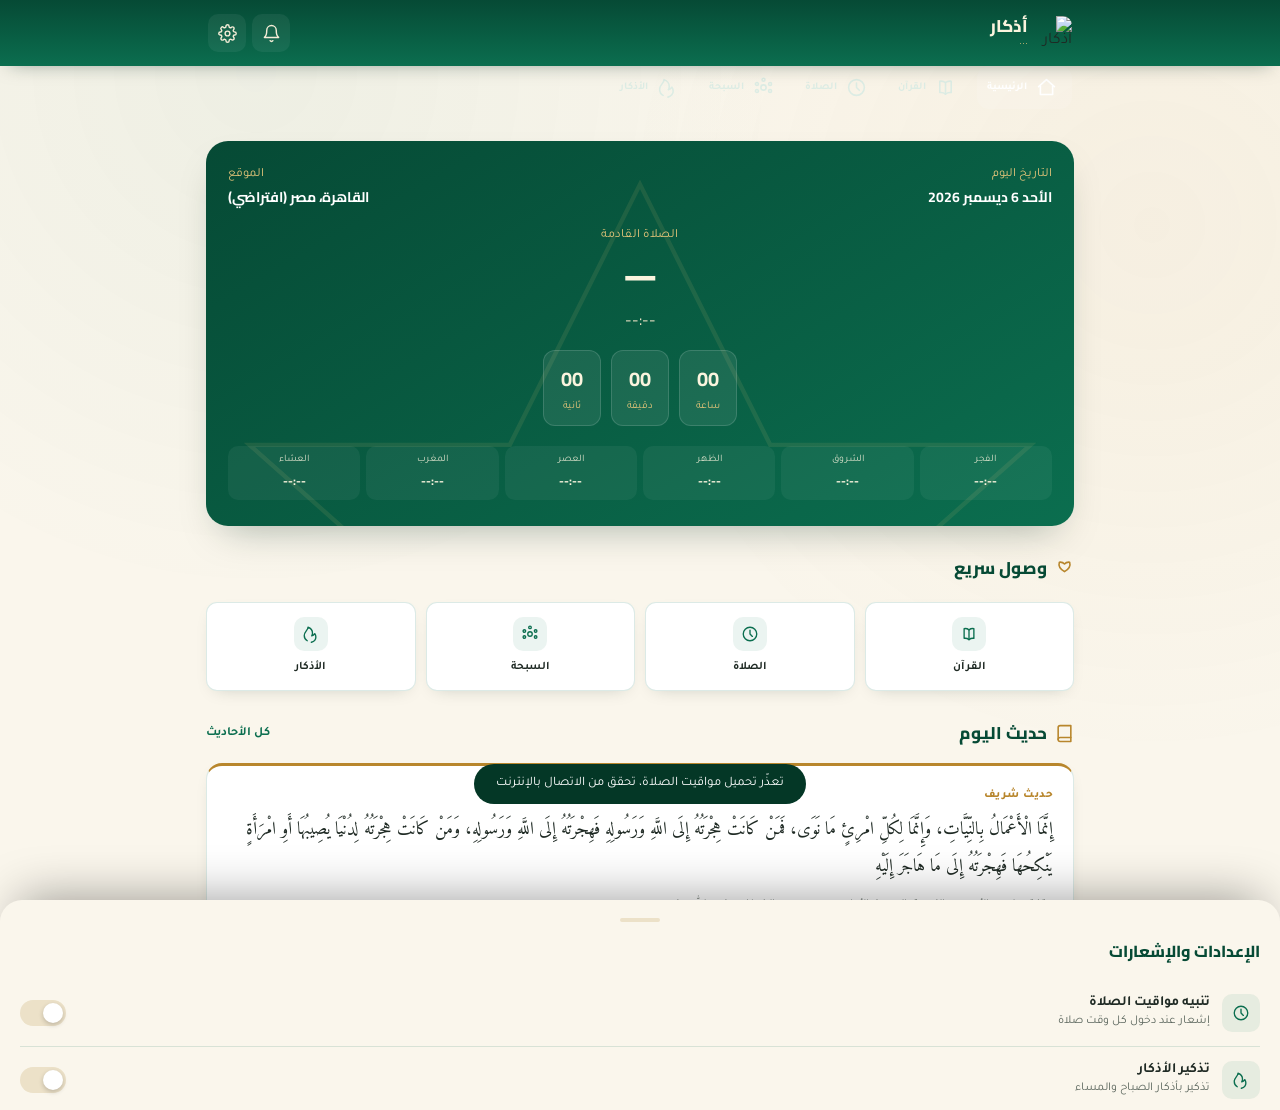
==== index.html @ 3c8d5333 "Add files via upload" ====
<!DOCTYPE html>
<html lang="ar" dir="rtl">
<head>
<meta charset="UTF-8">
<meta name="viewport" content="width=device-width, initial-scale=1.0, viewport-fit=cover">
<title>أذكار — رفيقك اليومي في القرآن والأذكار ومواقيت الصلاة</title>
<meta name="description" content="تطبيق أذكار: مواقيت الصلاة، القرآن الكريم كاملاً، السبحة الإلكترونية، الأذكار اليومية، وأحاديث نبوية مختارة.">
<meta name="theme-color" content="#064a35">
<link rel="manifest" href="manifest.json">
<link rel="icon" href="favicon.png">
<link rel="apple-touch-icon" href="icons/icon-180.png">

<link rel="preconnect" href="https://fonts.googleapis.com">
<link rel="preconnect" href="https://fonts.gstatic.com" crossorigin>
<link href="https://fonts.googleapis.com/css2?family=Cairo:wght@400;600;700;800;900&family=Tajawal:wght@300;400;500;700&family=Amiri:wght@400;700&display=swap" rel="stylesheet">
<link rel="stylesheet" href="style.css">
</head>
<body>
<div class="app-shell">

  <!-- ============ TOP APP BAR ============ -->
  <header class="topbar">
    <div class="topbar-inner">
      <div class="tb-brand">
        <img src="icons/icon-192.png" class="tb-logo" alt="أذكار">
        <div class="tb-titles">
          <div class="name">أذكار</div>
          <div class="hijri" id="hijriDate">...</div>
        </div>
      </div>
      <div class="tb-actions">
        <button class="tb-icon-btn" id="notifBtn" aria-label="الإشعارات">
          <svg viewBox="0 0 24 24" fill="none" stroke="currentColor" stroke-width="1.8" stroke-linecap="round" stroke-linejoin="round"><path d="M18 8a6 6 0 10-12 0c0 7-3 9-3 9h18s-3-2-3-9"/><path d="M13.73 21a2 2 0 01-3.46 0"/></svg>
        </button>
        <button class="tb-icon-btn" id="settingsBtn" aria-label="الإعدادات">
          <svg viewBox="0 0 24 24" fill="none" stroke="currentColor" stroke-width="1.8" stroke-linecap="round" stroke-linejoin="round"><circle cx="12" cy="12" r="3"/><path d="M19.4 15a1.65 1.65 0 00.33 1.82l.06.06a2 2 0 11-2.83 2.83l-.06-.06a1.65 1.65 0 00-1.82-.33 1.65 1.65 0 00-1 1.51V21a2 2 0 01-4 0v-.09A1.65 1.65 0 009 19.4a1.65 1.65 0 00-1.82.33l-.06.06a2 2 0 11-2.83-2.83l.06-.06A1.65 1.65 0 004.68 15a1.65 1.65 0 00-1.51-1H3a2 2 0 010-4h.09A1.65 1.65 0 004.6 9a1.65 1.65 0 00-.33-1.82l-.06-.06a2 2 0 112.83-2.83l.06.06A1.65 1.65 0 009 4.6a1.65 1.65 0 001-1.51V3a2 2 0 014 0v.09a1.65 1.65 0 001 1.51 1.65 1.65 0 001.82-.33l.06-.06a2 2 0 112.83 2.83l-.06.06A1.65 1.65 0 0019.4 9c.23.5.63.9 1.51 1H21a2 2 0 010 4h-.09a1.65 1.65 0 00-1.51 1z"/></svg>
        </button>
      </div>
    </div>
  </header>

  <!-- ============ DESKTOP NAV ============ -->
  <nav class="desktop-nav" id="desktopNav"></nav>

  <main class="pages">

    <!-- ============ HOME ============ -->
    <section class="page active" id="page-home">

      <div class="hero-card">
        <svg class="hero-star-bg" viewBox="0 0 200 200" preserveAspectRatio="xMidYMid slice">
          <g fill="none" stroke="#e7c67a" stroke-width="1">
            <polygon points="100,10 130,70 190,70 145,110 160,175 100,140 40,175 55,110 10,70 70,70"/>
          </g>
        </svg>
        <div class="hero-top-row">
          <div class="hero-date">
            التاريخ اليوم
            <b id="gregDate">—</b>
          </div>
          <div class="hero-date" style="text-align:left;">
            الموقع
            <b id="locLabel">جارِ التحديد…</b>
          </div>
        </div>

        <div class="next-prayer-block">
          <div class="label">الصلاة القادمة</div>
          <div class="name" id="nextPrayerName">—</div>
          <div class="time" id="nextPrayerTime">--:--</div>
          <div class="countdown" id="countdown">
            <div class="seg"><b id="cdH">00</b><span>ساعة</span></div>
            <div class="seg"><b id="cdM">00</b><span>دقيقة</span></div>
            <div class="seg"><b id="cdS">00</b><span>ثانية</span></div>
          </div>
        </div>

        <div class="mini-times" id="miniTimes">
          <div class="mt" data-p="Fajr"><span>الفجر</span><b>--:--</b></div>
          <div class="mt" data-p="Sunrise"><span>الشروق</span><b>--:--</b></div>
          <div class="mt" data-p="Dhuhr"><span>الظهر</span><b>--:--</b></div>
          <div class="mt" data-p="Asr"><span>العصر</span><b>--:--</b></div>
          <div class="mt" data-p="Maghrib"><span>المغرب</span><b>--:--</b></div>
          <div class="mt" data-p="Isha"><span>العشاء</span><b>--:--</b></div>
        </div>
      </div>

      <div class="section-title">
        <h2>
          <svg class="ic" viewBox="0 0 24 24" fill="none" stroke="currentColor" stroke-width="2" stroke-linecap="round" stroke-linejoin="round"><path d="M12 6.25C10.5 4.5 8 3.75 5.5 4c-1 3 0 8 6.5 12 6.5-4 7.5-9 6.5-12-2.5-.25-5 .5-6.5 2.25z"/></svg>
          وصول سريع
        </h2>
      </div>
      <div class="quick-grid">
        <button class="quick-item" data-nav="quran">
          <div class="ic"><svg viewBox="0 0 24 24" fill="none" stroke="currentColor" stroke-width="1.8" stroke-linecap="round" stroke-linejoin="round"><path d="M12 6.5c-1.6-1.3-4-2-6.5-1.7v13c2.5-.3 4.9.4 6.5 1.7 1.6-1.3 4-2 6.5-1.7v-13c-2.5-.3-4.9.4-6.5 1.7z"/><line x1="12" y1="6.5" x2="12" y2="19.5"/></svg></div>
          <span>القرآن</span>
        </button>
        <button class="quick-item" data-nav="prayer">
          <div class="ic"><svg viewBox="0 0 24 24" fill="none" stroke="currentColor" stroke-width="1.8" stroke-linecap="round" stroke-linejoin="round"><circle cx="12" cy="12" r="9"/><path d="M12 7v5l3.2 3.2"/></svg></div>
          <span>الصلاة</span>
        </button>
        <button class="quick-item" data-nav="tasbih">
          <div class="ic"><svg viewBox="0 0 24 24" fill="none" stroke="currentColor" stroke-width="1.8" stroke-linecap="round" stroke-linejoin="round"><circle cx="12" cy="12" r="3"/><circle cx="4.5" cy="8" r="1.7"/><circle cx="4.5" cy="16" r="1.7"/><circle cx="19.5" cy="8" r="1.7"/><circle cx="19.5" cy="16" r="1.7"/><circle cx="12" cy="3.2" r="1.7"/></svg></div>
          <span>السبحة</span>
        </button>
        <button class="quick-item" data-nav="azkar">
          <div class="ic"><svg viewBox="0 0 24 24" fill="none" stroke="currentColor" stroke-width="1.8" stroke-linecap="round" stroke-linejoin="round"><path d="M7 21c-2-1-4-3.5-4-7 0-5 5-7 5-11 3 1 6 4 6 8 0 1.5-.5 2.5-1 3.5 1.6-.4 3-1.5 4-3 1 1.5 1.5 3 1.5 4.5 0 3.5-2.5 6-6 7"/></svg></div>
          <span>الأذكار</span>
        </button>
      </div>

      <div class="section-title">
        <h2>
          <svg class="ic" viewBox="0 0 24 24" fill="none" stroke="currentColor" stroke-width="2" stroke-linecap="round" stroke-linejoin="round"><path d="M4 19.5A2.5 2.5 0 016.5 17H20"/><path d="M6.5 2H20v20H6.5A2.5 2.5 0 014 19.5v-15A2.5 2.5 0 016.5 2z"/></svg>
          حديث اليوم
        </h2>
        <a class="link" data-nav="hadith">كل الأحاديث</a>
      </div>
      <div class="card hadith-card" id="homeHadithCard">
        <span class="tag">حديث شريف</span>
        <p class="hadith-text" id="homeHadithText">—</p>
        <div class="hadith-meta">
          <span class="src" id="homeHadithSrc">—</span>
        </div>
      </div>

      <div class="section-title">
        <h2>
          <svg class="ic" viewBox="0 0 24 24" fill="none" stroke="currentColor" stroke-width="2" stroke-linecap="round" stroke-linejoin="round"><path d="M7 21c-2-1-4-3.5-4-7 0-5 5-7 5-11 3 1 6 4 6 8 0 1.5-.5 2.5-1 3.5 1.6-.4 3-1.5 4-3 1 1.5 1.5 3 1.5 4.5 0 3.5-2.5 6-6 7"/></svg>
          أذكار سريعة
        </h2>
      </div>
      <div class="azkar-quick-row" id="homeAzkarChips"></div>

    </section>

    <!-- ============ QURAN ============ -->
    <section class="page" id="page-quran">
      <div id="quranListView">
        <div class="page-head" style="padding:0 0 4px;">
          <h1>القرآن الكريم</h1>
          <p>114 سورة — النص كاملاً</p>
        </div>
        <div class="search-box">
          <svg viewBox="0 0 24 24" fill="none" stroke="currentColor" stroke-width="2" stroke-linecap="round" stroke-linejoin="round"><circle cx="11" cy="11" r="7"/><line x1="21" y1="21" x2="16.65" y2="16.65"/></svg>
          <input type="text" id="surahSearch" placeholder="ابحث عن سورة بالاسم أو الرقم…">
        </div>
        <div class="continue-card" id="continueCard" style="display:none;">
          <div class="txt">
            <span>متابعة القراءة</span>
            <b id="continueLabel">—</b>
          </div>
          <button id="continueBtn">متابعة</button>
        </div>
        <div class="surah-list" id="surahList">
          <div class="state-msg"><div class="spin"></div>جارِ تحميل قائمة السور…</div>
        </div>
      </div>

      <div id="quranReaderView" style="display:none;">
        <div class="back-row">
          <button class="back-btn" id="quranBackBtn">
            <svg viewBox="0 0 24 24" fill="none" stroke="currentColor" stroke-width="2.2" stroke-linecap="round" stroke-linejoin="round"><path d="M9 18l6-6-6-6"/></svg>
            رجوع لقائمة السور
          </button>
        </div>
        <div class="reader-head">
          <div class="frame-orn"></div>
          <h2 id="readerSurahName">—</h2>
          <p id="readerSurahMeta">—</p>
          <div class="bismillah" id="readerBismillah"></div>
        </div>
        <div id="ayahContainer" class="ayah-block">
          <div class="state-msg"><div class="spin"></div>جارِ تحميل الآيات…</div>
        </div>
        <div class="surah-nav-btns">
          <button class="btn btn-outline" id="prevSurahBtn">◄ السورة السابقة</button>
          <button class="btn btn-outline" id="nextSurahBtn">السورة التالية ►</button>
        </div>
      </div>
    </section>

    <!-- ============ PRAYER TIMES ============ -->
    <section class="page" id="page-prayer">
      <div class="page-head" style="padding:0 0 4px;">
        <h1>مواقيت الصلاة</h1>
        <p id="prayerDateLabel">—</p>
      </div>
      <div class="location-bar">
        <div class="loc-info">
          <svg viewBox="0 0 24 24" fill="none" stroke="currentColor" stroke-width="2" stroke-linecap="round" stroke-linejoin="round"><path d="M21 10c0 7-9 13-9 13s-9-6-9-13a9 9 0 0118 0z"/><circle cx="12" cy="10" r="3"/></svg>
          <span id="prayerLocLabel">جارِ تحديد الموقع…</span>
        </div>
        <button id="refreshLocBtn">تحديث</button>
      </div>
      <div class="prayer-list" id="prayerList">
        <div class="state-msg"><div class="spin"></div>جارِ حساب المواقيت…</div>
      </div>
    </section>

    <!-- ============ TASBIH ============ -->
    <section class="page" id="page-tasbih">
      <div class="page-head" style="padding:0 0 4px;">
        <h1>السبحة الإلكترونية</h1>
        <p>اضغط على الدائرة للتسبيح</p>
      </div>
      <div class="tasbih-wrap">
        <div class="tasbih-target-select" id="dhikrChips">
          <button class="dhikr-chip active" data-dhikr="سبحان الله">سبحان الله</button>
          <button class="dhikr-chip" data-dhikr="الحمد لله">الحمد لله</button>
          <button class="dhikr-chip" data-dhikr="الله أكبر">الله أكبر</button>
          <button class="dhikr-chip" data-dhikr="أستغفر الله">أستغفر الله</button>
        </div>

        <div class="tasbih-ring" id="tasbihRing">
          <div class="count" id="tasbihCount">0</div>
          <div class="dhikr-current" id="tasbihCurrentDhikr">سبحان الله</div>
          <div class="tap-hint">اضغط للعد</div>
        </div>

        <div class="tasbih-actions">
          <button id="tasbihResetBtn">
            <span class="circ"><svg viewBox="0 0 24 24" fill="none" stroke="currentColor" stroke-width="2" stroke-linecap="round" stroke-linejoin="round"><path d="M3 12a9 9 0 109-9 9.75 9.75 0 00-6.74 2.74L3 8"/><path d="M3 3v5h5"/></svg></span>
            تصفير
          </button>
          <button id="tasbihVibrateBtn">
            <span class="circ"><svg viewBox="0 0 24 24" fill="none" stroke="currentColor" stroke-width="2" stroke-linecap="round" stroke-linejoin="round"><path d="M8 4v16M16 4v16M4 8v8M20 8v8"/></svg></span>
            <span id="vibrateLabel">الاهتزاز: تشغيل</span>
          </button>
        </div>

        <div class="tasbih-stats">
          <div class="st"><b id="statToday">0</b><span>اليوم</span></div>
          <div class="st"><b id="statTotal">0</b><span>الإجمالي</span></div>
          <div class="st"><b id="statSessions">0</b><span>الجلسات</span></div>
        </div>
      </div>
    </section>

    <!-- ============ AZKAR ============ -->
    <section class="page" id="page-azkar">
      <div class="page-head" style="padding:0 0 4px;">
        <h1>الأذكار</h1>
        <p>اضغط على أي ذكر لعدّ التكرار</p>
      </div>
      <div class="azkar-tabs" id="azkarTabs">
        <button class="azkar-tab active" data-cat="morning">☀️ الصباح</button>
        <button class="azkar-tab" data-cat="evening">🌙 المساء</button>
        <button class="azkar-tab" data-cat="sleep">⭐ النوم</button>
        <button class="azkar-tab" data-cat="afterPrayer">🤲 بعد الصلاة</button>
      </div>
      <div class="azkar-progress">
        <span id="azkarProgressLabel">0 / 0</span>
        <div class="bar"><i id="azkarProgressBar"></i></div>
        <button id="azkarResetBtn" style="font-weight:800;color:var(--emerald);white-space:nowrap;">إعادة</button>
      </div>
      <div id="azkarList"></div>
    </section>

    <!-- ============ HADITH ============ -->
    <section class="page" id="page-hadith">
      <div class="page-head" style="padding:0 0 4px;">
        <h1>الأحاديث النبوية</h1>
        <p id="hadithCounter">—</p>
      </div>
      <div class="card hadith-card">
        <span class="tag">حديث شريف</span>
        <p class="hadith-text" id="hadithPageText">—</p>
        <div class="hadith-meta">
          <span class="src" id="hadithPageMeta">—</span>
          <div class="hadith-nav">
            <button id="hadithPrevBtn" aria-label="السابق"><svg viewBox="0 0 24 24" fill="none" stroke="currentColor" stroke-width="2.2" stroke-linecap="round" stroke-linejoin="round"><path d="M15 18l-6-6 6-6"/></svg></button>
            <button id="hadithNextBtn" aria-label="التالي"><svg viewBox="0 0 24 24" fill="none" stroke="currentColor" stroke-width="2.2" stroke-linecap="round" stroke-linejoin="round"><path d="M9 18l6-6-6-6"/></svg></button>
          </div>
        </div>
      </div>
      <button class="btn btn-outline btn-block" id="hadithRandomBtn">حديث عشوائي</button>
    </section>

  </main>

  <!-- ============ BOTTOM NAV ============ -->
  <nav class="bottom-nav">
    <div class="bottom-nav-inner" id="bottomNav"></div>
  </nav>

  <!-- ============ SETTINGS SHEET ============ -->
  <div class="sheet-overlay" id="sheetOverlay"></div>
  <div class="sheet" id="settingsSheet">
    <div class="sheet-handle"></div>
    <h3>الإعدادات والإشعارات</h3>

    <div class="settings-row">
      <div class="info">
        <span class="ic"><svg viewBox="0 0 24 24" fill="none" stroke="currentColor" stroke-width="1.8" stroke-linecap="round" stroke-linejoin="round"><circle cx="12" cy="12" r="9"/><path d="M12 7v5l3.2 3.2"/></svg></span>
        <div class="txt"><b>تنبيه مواقيت الصلاة</b><span>إشعار عند دخول كل وقت صلاة</span></div>
      </div>
      <label class="switch"><input type="checkbox" id="togglerPrayerNotif"><span class="slider"></span></label>
    </div>

    <div class="settings-row">
      <div class="info">
        <span class="ic"><svg viewBox="0 0 24 24" fill="none" stroke="currentColor" stroke-width="1.8" stroke-linecap="round" stroke-linejoin="round"><path d="M7 21c-2-1-4-3.5-4-7 0-5 5-7 5-11 3 1 6 4 6 8 0 1.5-.5 2.5-1 3.5 1.6-.4 3-1.5 4-3 1 1.5 1.5 3 1.5 4.5 0 3.5-2.5 6-6 7"/></svg></span>
        <div class="txt"><b>تذكير الأذكار</b><span>تذكير بأذكار الصباح والمساء</span></div>
      </div>
      <label class="switch"><input type="checkbox" id="toggleAzkarNotif"><span class="slider"></span></label>
    </div>

    <div class="settings-row">
      <div class="info">
        <span class="ic"><svg viewBox="0 0 24 24" fill="none" stroke="currentColor" stroke-width="1.8" stroke-linecap="round" stroke-linejoin="round"><path d="M4 19.5A2.5 2.5 0 016.5 17H20"/><path d="M6.5 2H20v20H6.5A2.5 2.5 0 014 19.5v-15A2.5 2.5 0 016.5 2z"/></svg></span>
        <div class="txt"><b>حديث يومي</b><span>إشعار يومي بحديث مختار</span></div>
      </div>
      <label class="switch"><input type="checkbox" id="toggleHadithNotif"><span class="slider"></span></label>
    </div>

    <div class="settings-row">
      <div class="info">
        <span class="ic"><svg viewBox="0 0 24 24" fill="none" stroke="currentColor" stroke-width="1.8" stroke-linecap="round" stroke-linejoin="round"><path d="M8 4v16M16 4v16M4 8v8M20 8v8"/></svg></span>
        <div class="txt"><b>اهتزاز السبحة</b><span>اهتزاز خفيف عند كل تسبيحة (موبايل)</span></div>
      </div>
      <label class="switch"><input type="checkbox" id="toggleVibrate" checked><span class="slider"></span></label>
    </div>

    <div class="install-btn-row">
      <button class="btn btn-gold" id="installBtn">
        <svg viewBox="0 0 24 24" fill="none" stroke="currentColor" stroke-width="2" stroke-linecap="round" stroke-linejoin="round"><path d="M21 15v4a2 2 0 01-2 2H5a2 2 0 01-2-2v-4"/><polyline points="7 10 12 15 17 10"/><line x1="12" y1="15" x2="12" y2="3"/></svg>
        تحميل تطبيق أذكار
      </button>
      <p id="installHint" style="font-size:11.5px;color:var(--ink-soft);text-align:center;margin-top:10px;">ثبّت التطبيق على شاشتك الرئيسية ليعمل مثل أي تطبيق آخر</p>
    </div>
  </div>

  <div class="toast" id="toast"></div>
</div>

<script src="data-azkar.js"></script>
<script src="data-hadith.js"></script>
<script src="prayer.js"></script>
<script src="quran.js"></script>
<script src="tasbih.js"></script>
<script src="azkar.js"></script>
<script src="notifications.js"></script>
<script src="app.js"></script>
</body>
</html>
---- style.css ----
/* =========================================================
   أذكار — Design tokens
   ========================================================= */
:root{
  --paper: #faf6ec;
  --paper-2: #f2ead8;
  --paper-3: #ece1c8;
  --ink: #1f2a24;
  --ink-soft: #5b665d;
  --ink-faint: #8a9187;

  --emerald: #0b6e4f;
  --emerald-deep: #064a35;
  --emerald-darker: #043726;
  --emerald-tint: rgba(11,110,79,0.08);

  --gold: #b8862c;
  --gold-soft: #e7c67a;
  --gold-line: rgba(184,134,44,0.28);

  --line: rgba(11,110,79,0.14);
  --shadow-sm: 0 6px 18px -10px rgba(6,40,28,.25);
  --shadow-md: 0 18px 40px -18px rgba(6,40,28,.35);
  --shadow-lg: 0 30px 60px -24px rgba(6,40,28,.45);

  --radius-lg: 22px;
  --radius-md: 16px;
  --radius-sm: 11px;

  --safe-bottom: env(safe-area-inset-bottom, 0px);
  --safe-top: env(safe-area-inset-top, 0px);
}

*{ box-sizing:border-box; margin:0; padding:0; }
html{ scroll-behavior:smooth; }
body{
  background:var(--paper);
  color:var(--ink);
  font-family:'Tajawal', sans-serif;
  min-height:100vh;
  position:relative;
  -webkit-tap-highlight-color:transparent;
}
h1,h2,h3,h4,.display{ font-family:'Cairo', sans-serif; }
.quran-font{ font-family:'Amiri', serif; }
a{ color:inherit; text-decoration:none; }
button{ font-family:inherit; border:none; background:none; cursor:pointer; color:inherit; }
ul{ list-style:none; }
img{ max-width:100%; display:block; }
::selection{ background:var(--gold-soft); color:var(--emerald-deep); }

/* subtle geometric star background pattern */
body::before{
  content:'';
  position:fixed; inset:0; z-index:0; pointer-events:none;
  background-image:
    radial-gradient(circle at 20% 8%, rgba(11,110,79,.05), transparent 40%),
    radial-gradient(circle at 90% 25%, rgba(184,134,44,.06), transparent 40%);
}

.app-shell{ position:relative; z-index:1; min-width:0; }

/* =========================================================
   Top App Bar
   ========================================================= */
.topbar{
  position:sticky; top:0; z-index:40;
  background:linear-gradient(180deg, var(--emerald-deep), var(--emerald));
  padding-top:var(--safe-top);
  box-shadow:0 6px 20px -10px rgba(6,40,28,.5);
}
.topbar-inner{
  max-width:900px; margin:0 auto;
  display:flex; align-items:center; justify-content:space-between;
  padding:14px 18px;
  gap:12px;
}
.tb-brand{ display:flex; align-items:center; gap:10px; }
.tb-logo{ width:34px; height:34px; border-radius:9px; flex:none; }
.tb-titles{ line-height:1.15; }
.tb-titles .name{ font-family:'Cairo',sans-serif; font-weight:800; font-size:17px; color:#fbf4de; }
.tb-titles .hijri{ font-size:11.5px; color:var(--gold-soft); font-family:'Tajawal',sans-serif; }
.tb-actions{ display:flex; align-items:center; gap:6px; }
.tb-icon-btn{
  width:38px; height:38px; border-radius:10px; display:flex; align-items:center; justify-content:center;
  color:#f3ecd6; background:rgba(255,255,255,.06); transition:background .2s ease;
}
.tb-icon-btn:hover{ background:rgba(255,255,255,.14); }
.tb-icon-btn svg{ width:19px; height:19px; }

/* page title bar (used inside sub pages e.g. surah reader) */
.page-head{
  max-width:900px; margin:0 auto; padding:20px 18px 4px;
}
.page-head h1{ font-size:22px; font-weight:800; color:var(--emerald-deep); }
.page-head p{ color:var(--ink-soft); font-size:13.5px; margin-top:4px; }
.back-row{
  display:flex; align-items:center; gap:10px; margin-bottom:6px;
}
.back-btn{
  display:flex; align-items:center; gap:6px; font-size:13.5px; color:var(--emerald);
  font-weight:700; padding:6px 4px;
}
.back-btn svg{ width:16px; height:16px; }

/* =========================================================
   Layout / pages
   ========================================================= */
main.pages{ max-width:900px; margin:0 auto; padding:18px 16px calc(96px + var(--safe-bottom)); }
.page{ display:none; animation:fadeUp .35s ease; }
.page.active{ display:block; }
@keyframes fadeUp{ from{ opacity:0; transform:translateY(10px);} to{ opacity:1; transform:translateY(0);} }

.section-title{
  display:flex; align-items:center; justify-content:space-between;
  margin:26px 0 14px;
}
.section-title h2{ font-size:17px; font-weight:800; color:var(--emerald-deep); display:flex; align-items:center; gap:8px; }
.section-title h2 .ic{ width:19px; height:19px; color:var(--gold); }
.section-title a.link{ font-size:12.5px; color:var(--emerald); font-weight:700; }

/* generic card */
.card{
  background:#fff; border:1px solid var(--line); border-radius:var(--radius-md);
  box-shadow:var(--shadow-sm);
}

/* =========================================================
   HOME
   ========================================================= */
.hero-card{
  background:linear-gradient(150deg, var(--emerald-deep), var(--emerald));
  border-radius:var(--radius-lg);
  padding:26px 22px;
  position:relative; overflow:hidden;
  color:#fbf4de;
  box-shadow:var(--shadow-md);
}
.hero-star-bg{
  position:absolute; inset:0; opacity:.10; pointer-events:none;
}
.hero-top-row{ display:flex; align-items:flex-start; justify-content:space-between; gap:10px; position:relative; z-index:1;}
.hero-date{ font-size:12.5px; color:var(--gold-soft); }
.hero-date b{ display:block; font-family:'Cairo',sans-serif; font-size:14px; color:#fff; margin-top:2px;}

.next-prayer-block{ margin-top:18px; position:relative; z-index:1; text-align:center; }
.next-prayer-block .label{ font-size:12.5px; color:var(--gold-soft); letter-spacing:.02em; }
.next-prayer-block .name{ font-family:'Cairo',sans-serif; font-weight:900; font-size:30px; margin:4px 0 2px; }
.next-prayer-block .time{ font-family:'Cairo',sans-serif; font-size:15px; color:#e9dfc2; }
.countdown{
  display:flex; gap:10px; justify-content:center; margin-top:16px;
}
.countdown .seg{
  background:rgba(255,255,255,.08); border:1px solid rgba(255,255,255,.14);
  border-radius:12px; padding:9px 13px; min-width:58px; text-align:center;
}
.countdown .seg b{ display:block; font-family:'Cairo',sans-serif; font-size:20px; }
.countdown .seg span{ font-size:10.5px; color:var(--gold-soft); }

.mini-times{
  display:grid; grid-template-columns:repeat(6,1fr); gap:6px;
  margin-top:20px; position:relative; z-index:1;
}
.mini-times .mt{
  text-align:center; padding:8px 2px; border-radius:10px;
  background:rgba(255,255,255,.05);
}
.mini-times .mt.active{ background:var(--gold); color:var(--emerald-darker); }
.mini-times .mt span{ display:block; font-size:10px; color:inherit; opacity:.85; }
.mini-times .mt b{ display:block; font-family:'Cairo',sans-serif; font-size:12px; margin-top:3px; }

.quick-grid{
  display:grid; grid-template-columns:repeat(4,1fr); gap:10px; margin-top:18px;
}
.quick-item{
  background:#fff; border:1px solid var(--line); border-radius:var(--radius-sm);
  padding:14px 6px; text-align:center; box-shadow:var(--shadow-sm);
  transition:transform .2s ease;
}
.quick-item:active{ transform:scale(.96); }
.quick-item .ic{
  width:34px; height:34px; margin:0 auto 8px; border-radius:10px;
  display:flex; align-items:center; justify-content:center;
  background:var(--emerald-tint); color:var(--emerald);
}
.quick-item .ic svg{ width:18px; height:18px; }
.quick-item span{ font-size:11.5px; font-weight:700; color:var(--ink); }

.hadith-card{
  padding:20px; margin-top:0;
  border-top:3px solid var(--gold);
}
.hadith-card .tag{
  display:inline-flex; align-items:center; gap:6px; font-size:11.5px; font-weight:800;
  color:var(--gold); text-transform:uppercase; letter-spacing:.04em; margin-bottom:10px;
}
.hadith-text{ font-family:'Amiri',serif; font-size:18px; line-height:2.05; color:var(--ink); }
.hadith-meta{ margin-top:12px; display:flex; justify-content:space-between; align-items:center; flex-wrap:wrap; gap:8px;}
.hadith-meta .src{ font-size:12px; color:var(--ink-soft); }
.hadith-nav{ display:flex; gap:6px; }
.hadith-nav button{
  width:32px; height:32px; border-radius:9px; background:var(--paper-2); color:var(--emerald);
  display:flex; align-items:center; justify-content:center;
}
.hadith-nav button svg{ width:15px; height:15px; }

.azkar-quick-row{ display:flex; gap:10px; overflow-x:auto; padding-bottom:4px; margin-top:2px; scrollbar-width:none; }
.azkar-quick-row::-webkit-scrollbar{ display:none; }
.azkar-chip{
  flex:none; padding:10px 18px; border-radius:999px; background:#fff; border:1px solid var(--line);
  font-size:13px; font-weight:700; color:var(--emerald-deep); box-shadow:var(--shadow-sm);
  display:flex; align-items:center; gap:7px;
}
.azkar-chip .count{
  background:var(--emerald-tint); color:var(--emerald); font-size:11px; font-weight:800;
  border-radius:999px; padding:1px 7px;
}

/* =========================================================
   Bottom navigation
   ========================================================= */
.bottom-nav{
  position:fixed; bottom:0; inset-inline:0; z-index:50;
  background:#fff; border-top:1px solid var(--line);
  padding:8px 8px calc(8px + var(--safe-bottom));
  box-shadow:0 -8px 26px -18px rgba(6,40,28,.4);
}
.bottom-nav-inner{
  max-width:900px; margin:0 auto;
  display:flex; justify-content:space-around; align-items:center;
}
.nav-btn{
  display:flex; flex-direction:column; align-items:center; gap:4px;
  padding:6px 10px; border-radius:12px; color:var(--ink-faint);
  min-width:58px; transition:color .2s ease;
}
.nav-btn svg{ width:21px; height:21px; }
.nav-btn span{ font-size:10.5px; font-weight:700; }
.nav-btn.active{ color:var(--emerald); }
.nav-btn.active .ic-wrap{ background:var(--emerald-tint); }
.nav-btn .ic-wrap{ padding:5px; border-radius:10px; display:flex; }

/* =========================================================
   Settings sheet
   ========================================================= */
.sheet-overlay{
  position:fixed; inset:0; background:rgba(6,40,28,.45); z-index:60;
  opacity:0; pointer-events:none; transition:opacity .25s ease;
}
.sheet-overlay.open{ opacity:1; pointer-events:auto; }
.sheet{
  position:fixed; bottom:0; inset-inline:0; z-index:61;
  background:var(--paper); border-radius:22px 22px 0 0;
  padding:10px 20px calc(24px + var(--safe-bottom));
  transform:translateY(100%); transition:transform .3s ease;
  max-height:82vh; overflow-y:auto;
  box-shadow:0 -20px 50px -20px rgba(0,0,0,.4);
}
.sheet.open{ transform:translateY(0); }
.sheet-handle{ width:40px; height:4px; background:var(--paper-3); border-radius:99px; margin:8px auto 14px; }
.sheet h3{ font-size:16px; font-weight:800; color:var(--emerald-deep); margin-bottom:14px; }
.settings-row{
  display:flex; align-items:center; justify-content:space-between;
  padding:14px 0; border-bottom:1px solid var(--line);
}
.settings-row:last-of-type{ border-bottom:none; }
.settings-row .info{ display:flex; align-items:center; gap:12px; }
.settings-row .info .ic{
  width:38px; height:38px; border-radius:10px; background:var(--emerald-tint); color:var(--emerald);
  display:flex; align-items:center; justify-content:center; flex:none;
}
.settings-row .info .ic svg{ width:18px; height:18px; }
.settings-row .txt b{ display:block; font-size:14px; font-weight:700; }
.settings-row .txt span{ font-size:12px; color:var(--ink-soft); }

.switch{ position:relative; width:46px; height:26px; flex:none; }
.switch input{ opacity:0; width:0; height:0; }
.switch .slider{
  position:absolute; inset:0; background:var(--paper-3); border-radius:99px; transition:.25s;
}
.switch .slider::before{
  content:''; position:absolute; width:20px; height:20px; border-radius:50%; background:#fff;
  top:3px; inset-inline-start:3px; transition:.25s; box-shadow:0 2px 5px rgba(0,0,0,.2);
}
.switch input:checked + .slider{ background:var(--emerald); }
.switch input:checked + .slider::before{ transform:translateX(-20px); }
[dir="rtl"] .switch input:checked + .slider::before{ transform:translateX(-20px); }

.install-btn-row{ margin-top:18px; }
.btn{
  display:inline-flex; align-items:center; justify-content:center; gap:9px;
  padding:13px 20px; border-radius:12px; font-weight:800; font-size:14px; width:100%;
}
.btn svg{ width:17px; height:17px; }
.btn-gold{ background:linear-gradient(90deg, var(--gold), #a9791f); color:#2a1f06; box-shadow:0 10px 24px -10px rgba(184,134,44,.6); }
.btn-outline{ border:1.5px solid var(--emerald); color:var(--emerald); }
.btn-block{ margin-top:10px; }

/* =========================================================
   Prayer page
   ========================================================= */
.location-bar{
  display:flex; align-items:center; justify-content:space-between; gap:10px;
  background:#fff; border:1px solid var(--line); border-radius:var(--radius-md);
  padding:13px 16px; margin-bottom:16px; box-shadow:var(--shadow-sm);
}
.location-bar .loc-info{ display:flex; align-items:center; gap:10px; font-size:13px; color:var(--ink-soft); }
.location-bar .loc-info svg{ width:16px; height:16px; color:var(--emerald); flex:none; }
.location-bar button{ font-size:12.5px; font-weight:800; color:var(--emerald); white-space:nowrap; }

.prayer-list{ display:flex; flex-direction:column; gap:10px; }
.prayer-row{
  display:flex; align-items:center; justify-content:space-between;
  background:#fff; border:1px solid var(--line); border-radius:var(--radius-md);
  padding:15px 18px; box-shadow:var(--shadow-sm);
}
.prayer-row.active-row{ border-color:var(--gold); background:linear-gradient(90deg, rgba(184,134,44,.07), #fff); }
.prayer-row .p-name{ display:flex; align-items:center; gap:12px; }
.prayer-row .p-name .ic{
  width:38px; height:38px; border-radius:11px; background:var(--emerald-tint); color:var(--emerald);
  display:flex; align-items:center; justify-content:center;
}
.prayer-row .p-name .ic svg{ width:18px; height:18px; }
.prayer-row .p-name b{ font-size:14.5px; font-weight:800; }
.prayer-row .p-time{ font-family:'Cairo',sans-serif; font-weight:800; font-size:16px; color:var(--emerald-deep); }

/* =========================================================
   Quran page
   ========================================================= */
.search-box{
  display:flex; align-items:center; gap:10px; background:#fff; border:1px solid var(--line);
  border-radius:var(--radius-md); padding:12px 16px; margin-bottom:16px; box-shadow:var(--shadow-sm);
}
.search-box svg{ width:17px; height:17px; color:var(--ink-faint); flex:none; }
.search-box input{ border:none; outline:none; font-family:inherit; font-size:14px; width:100%; background:transparent; color:var(--ink); }

.continue-card{
  display:flex; align-items:center; justify-content:space-between; gap:10px;
  background:linear-gradient(120deg, var(--emerald-deep), var(--emerald));
  color:#fff; border-radius:var(--radius-md); padding:15px 18px; margin-bottom:16px;
  box-shadow:var(--shadow-md);
}
.continue-card .txt span{ display:block; font-size:11.5px; color:var(--gold-soft); }
.continue-card .txt b{ font-size:14.5px; }
.continue-card button{
  background:var(--gold); color:var(--emerald-darker); font-weight:800; font-size:12.5px;
  padding:9px 14px; border-radius:9px; white-space:nowrap;
}

.surah-list{ display:flex; flex-direction:column; gap:8px; }
.surah-row{
  display:flex; align-items:center; justify-content:space-between; gap:10px;
  background:#fff; border:1px solid var(--line); border-radius:13px; padding:12px 15px;
}
.surah-row .left{ display:flex; align-items:center; gap:12px; min-width:0; }
.surah-num{
  width:34px; height:34px; border-radius:9px; flex:none;
  background:var(--paper-2); color:var(--emerald-deep); font-family:'Cairo',sans-serif; font-weight:800; font-size:13px;
  display:flex; align-items:center; justify-content:center; position:relative;
}
.surah-names{ min-width:0; }
.surah-names b{ display:block; font-size:14.5px; font-weight:800; }
.surah-names span{ font-size:11.5px; color:var(--ink-soft); }
.surah-row .ar-name{ font-family:'Amiri',serif; font-size:19px; color:var(--emerald-deep); flex:none; }

/* surah reader */
.reader-head{
  text-align:center; padding:22px 10px; background:#fff; border:1px solid var(--line);
  border-radius:var(--radius-lg); margin-bottom:18px; position:relative; overflow:hidden;
}
.reader-head .frame-orn{ position:absolute; inset:8px; border:1.5px solid var(--gold-line); border-radius:16px; pointer-events:none; }
.reader-head h2{ font-family:'Amiri',serif; font-size:28px; color:var(--emerald-deep); margin-bottom:6px; }
.reader-head p{ font-size:12px; color:var(--ink-soft); }
.reader-head .bismillah{ margin-top:14px; font-family:'Amiri',serif; font-size:22px; color:var(--gold); }

.ayah-block{
  font-family:'Amiri',serif; font-size:24px; line-height:2.3; color:var(--ink);
  text-align:justify; background:#fff; border:1px solid var(--line); border-radius:var(--radius-lg);
  padding:26px 22px; margin-bottom:18px;
}
.ayah-num{
  display:inline-flex; align-items:center; justify-content:center; width:30px; height:30px;
  border:1.5px solid var(--gold); border-radius:50%; font-family:'Cairo',sans-serif; font-size:12px;
  color:var(--gold); margin:0 4px; vertical-align:middle;
}
.surah-nav-btns{ display:flex; gap:10px; margin-bottom:10px; }
.surah-nav-btns .btn{ flex:1; }

/* =========================================================
   Tasbih page
   ========================================================= */
.tasbih-wrap{ text-align:center; }
.tasbih-target-select{
  display:flex; gap:8px; overflow-x:auto; padding-bottom:4px; margin-bottom:22px; scrollbar-width:none;
}
.tasbih-target-select::-webkit-scrollbar{ display:none; }
.dhikr-chip{
  flex:none; padding:11px 18px; border-radius:999px; border:1.5px solid var(--line); background:#fff;
  font-family:'Amiri',serif; font-size:16px; color:var(--ink);
}
.dhikr-chip.active{ border-color:var(--emerald); background:var(--emerald); color:#fff; }

.tasbih-ring{
  width:min(78vw, 280px); height:min(78vw,280px); margin:0 auto 22px; border-radius:50%;
  background:radial-gradient(circle at 32% 28%, #0f8562, var(--emerald-deep) 70%);
  display:flex; flex-direction:column; align-items:center; justify-content:center;
  box-shadow:0 30px 60px -20px rgba(6,70,50,.55), inset 0 0 0 10px rgba(255,255,255,.06);
  position:relative; user-select:none; -webkit-user-select:none;
  border:3px solid var(--gold-line);
  transition:transform .12s ease;
}
.tasbih-ring:active{ transform:scale(.97); }
.tasbih-ring .count{ font-family:'Cairo',sans-serif; font-weight:900; font-size:56px; color:#fff; }
.tasbih-ring .dhikr-current{ font-family:'Amiri',serif; font-size:18px; color:var(--gold-soft); margin-top:6px; }
.tasbih-ring .tap-hint{ font-size:10.5px; color:rgba(255,255,255,.5); margin-top:10px; }

.tasbih-actions{ display:flex; gap:12px; justify-content:center; }
.tasbih-actions button{
  display:flex; flex-direction:column; align-items:center; gap:6px; font-size:11.5px; font-weight:700; color:var(--ink-soft);
}
.tasbih-actions .circ{
  width:52px; height:52px; border-radius:50%; background:#fff; border:1px solid var(--line);
  display:flex; align-items:center; justify-content:center; box-shadow:var(--shadow-sm);
}
.tasbih-actions .circ svg{ width:20px; height:20px; color:var(--emerald); }

.tasbih-stats{
  display:grid; grid-template-columns:repeat(3,1fr); gap:10px; margin-top:26px;
}
.tasbih-stats .st{ background:#fff; border:1px solid var(--line); border-radius:13px; padding:14px 6px; }
.tasbih-stats .st b{ display:block; font-family:'Cairo',sans-serif; font-size:19px; color:var(--emerald-deep); }
.tasbih-stats .st span{ font-size:11px; color:var(--ink-soft); }

/* =========================================================
   Azkar page
   ========================================================= */
.azkar-tabs{ display:flex; gap:8px; overflow-x:auto; margin-bottom:16px; scrollbar-width:none; }
.azkar-tabs::-webkit-scrollbar{ display:none; }
.azkar-tab{
  flex:none; padding:11px 20px; border-radius:999px; background:#fff; border:1px solid var(--line);
  font-size:13.5px; font-weight:800; color:var(--ink-soft); display:flex; align-items:center; gap:8px;
}
.azkar-tab.active{ background:var(--emerald); color:#fff; border-color:var(--emerald); }

.azkar-progress{
  display:flex; align-items:center; gap:10px; margin-bottom:16px; font-size:12px; color:var(--ink-soft);
}
.azkar-progress .bar{ flex:1; height:6px; border-radius:99px; background:var(--paper-3); overflow:hidden; }
.azkar-progress .bar i{ display:block; height:100%; background:linear-gradient(90deg, var(--gold), var(--emerald)); width:0%; transition:width .3s ease; }

.zikr-card{
  background:#fff; border:1px solid var(--line); border-radius:var(--radius-lg); padding:22px;
  margin-bottom:14px; box-shadow:var(--shadow-sm); transition:opacity .25s ease, transform .25s ease;
}
.zikr-card.done{ opacity:.5; }
.zikr-text{ font-family:'Amiri',serif; font-size:19px; line-height:2.15; color:var(--ink); text-align:justify; }
.zikr-foot{ display:flex; align-items:center; justify-content:space-between; margin-top:14px; }
.zikr-source{ font-size:11.5px; color:var(--ink-soft); }
.zikr-counter{ display:flex; align-items:center; gap:10px; }
.zikr-counter .num{
  font-family:'Cairo',sans-serif; font-weight:800; font-size:13px; color:var(--emerald);
  min-width:30px; text-align:center;
}
.zikr-counter button{
  width:34px; height:34px; border-radius:9px; background:var(--emerald-tint); color:var(--emerald);
  display:flex; align-items:center; justify-content:center;
}
.zikr-counter button svg{ width:15px; height:15px; }

/* =========================================================
   Toast
   ========================================================= */
.toast{
  position:fixed; bottom:calc(96px + var(--safe-bottom)); left:50%; transform:translateX(-50%) translateY(20px);
  background:var(--emerald-darker); color:#fff; padding:12px 22px; border-radius:99px; font-size:13px;
  z-index:80; opacity:0; pointer-events:none; transition:.3s ease; box-shadow:var(--shadow-lg);
  white-space:nowrap;
}
.toast.show{ opacity:1; transform:translateX(-50%) translateY(0); }

/* loading / empty states */
.state-msg{ text-align:center; padding:40px 20px; color:var(--ink-soft); font-size:13.5px; }
.state-msg .spin{
  width:30px; height:30px; border:3px solid var(--paper-3); border-top-color:var(--emerald);
  border-radius:50%; margin:0 auto 12px; animation:spin 1s linear infinite;
}
@keyframes spin{ to{ transform:rotate(360deg); } }

/* =========================================================
   Responsive
   ========================================================= */
@media(min-width:760px){
  .bottom-nav{ display:none; }
  main.pages{ padding-bottom:60px; }
  .desktop-nav{ display:flex !important; }
}
.desktop-nav{
  display:none; max-width:900px; margin:0 auto; gap:6px; padding:0 18px 14px;
}
.desktop-nav .nav-btn{ flex-direction:row; color:#dcecE4; }
.desktop-nav .nav-btn span{ color:inherit; }
.desktop-nav .nav-btn.active{ background:rgba(255,255,255,.12); color:#fff; }
.desktop-nav .nav-btn.active .ic-wrap{ background:transparent; }
.desktop-nav .nav-btn svg{ color:inherit; }

@media(max-width:400px){
  .next-prayer-block .name{ font-size:25px; }
  .countdown .seg{ min-width:50px; padding:8px 10px; }
  .ayah-block{ font-size:20px; padding:20px 16px; }
  .tasbih-ring .count{ font-size:46px; }
  .hadith-text{ font-size:16px; }
}

@media print{
  .topbar, .bottom-nav{ display:none; }
}
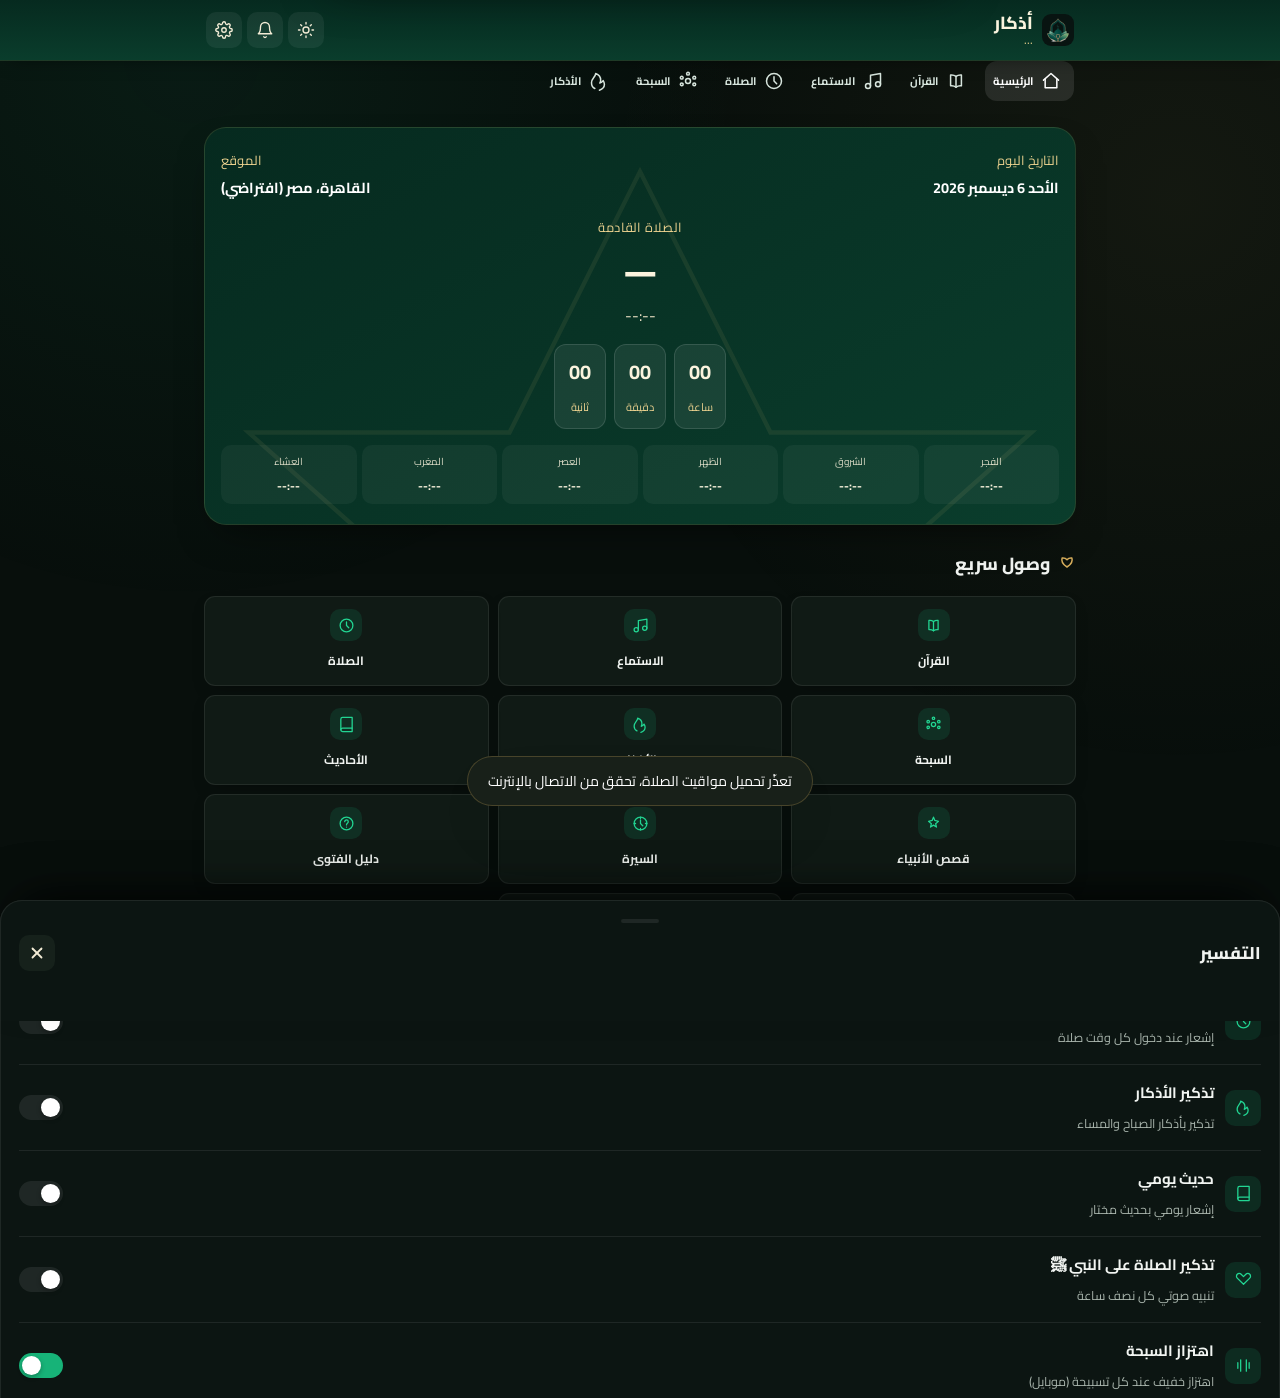
==== commit d6697955: "Add files via upload" ====
--- a/index.html
+++ b/index.html
@@ -5,30 +5,56 @@
 <meta name="viewport" content="width=device-width, initial-scale=1.0, viewport-fit=cover">
 <title>أذكار — رفيقك اليومي في القرآن والأذكار ومواقيت الصلاة</title>
 <meta name="description" content="تطبيق أذكار: مواقيت الصلاة، القرآن الكريم كاملاً، السبحة الإلكترونية، الأذكار اليومية، وأحاديث نبوية مختارة.">
-<meta name="theme-color" content="#064a35">
+<meta name="theme-color" content="#062a1f">
 <link rel="manifest" href="manifest.json">
 <link rel="icon" href="favicon.png">
-<link rel="apple-touch-icon" href="icons/icon-180.png">
+<link rel="apple-touch-icon" href="icon-180.png">
 
 <link rel="preconnect" href="https://fonts.googleapis.com">
 <link rel="preconnect" href="https://fonts.gstatic.com" crossorigin>
-<link href="https://fonts.googleapis.com/css2?family=Cairo:wght@400;600;700;800;900&family=Tajawal:wght@300;400;500;700&family=Amiri:wght@400;700&display=swap" rel="stylesheet">
+<link href="https://fonts.googleapis.com/css2?family=Cairo:wght@400;500;600;700;800;900&display=swap" rel="stylesheet">
 <link rel="stylesheet" href="style.css">
+<script>
+  (function(){
+    try{
+      if(localStorage.getItem('azkar_theme') === 'light'){
+        document.documentElement.setAttribute('data-theme','light');
+      }
+    }catch(e){}
+  })();
+</script>
 </head>
 <body>
 <div class="app-shell">
+
+  <div class="adhan-banner" id="adhanBanner">
+    <span class="ic">
+      <svg viewBox="0 0 24 24" fill="none" stroke="currentColor" stroke-width="1.8" stroke-linecap="round" stroke-linejoin="round"><path d="M18 8a6 6 0 10-12 0c0 7-3 9-3 9h18s-3-2-3-9"/><path d="M13.73 21a2 2 0 01-3.46 0"/></svg>
+    </span>
+    <div class="txt">
+      <b id="adhanBannerTitle">حان الآن وقت الصلاة</b>
+      <span id="adhanBannerSub">حي على الصلاة، حي على الفلاح</span>
+    </div>
+    <button class="stop-btn" id="adhanStopBtn">إيقاف الصوت</button>
+    <button class="close-btn" id="adhanCloseBtn" aria-label="إغلاق">
+      <svg viewBox="0 0 24 24" fill="none" stroke="currentColor" stroke-width="2.4" stroke-linecap="round"><line x1="18" y1="6" x2="6" y2="18"/><line x1="6" y1="6" x2="18" y2="18"/></svg>
+    </button>
+  </div>
 
   <!-- ============ TOP APP BAR ============ -->
   <header class="topbar">
     <div class="topbar-inner">
       <div class="tb-brand">
-        <img src="icons/icon-192.png" class="tb-logo" alt="أذكار">
+        <img src="icon-192.png" class="tb-logo" alt="أذكار">
         <div class="tb-titles">
           <div class="name">أذكار</div>
           <div class="hijri" id="hijriDate">...</div>
         </div>
       </div>
       <div class="tb-actions">
+        <button class="tb-icon-btn" id="themeToggleBtn" aria-label="تبديل الوضع الليلي/النهاري">
+          <svg id="themeIcon" viewBox="0 0 24 24" fill="none" stroke="currentColor" stroke-width="1.8" stroke-linecap="round" stroke-linejoin="round"></svg>
+        </button>
         <button class="tb-icon-btn" id="notifBtn" aria-label="الإشعارات">
           <svg viewBox="0 0 24 24" fill="none" stroke="currentColor" stroke-width="1.8" stroke-linecap="round" stroke-linejoin="round"><path d="M18 8a6 6 0 10-12 0c0 7-3 9-3 9h18s-3-2-3-9"/><path d="M13.73 21a2 2 0 01-3.46 0"/></svg>
         </button>
@@ -96,6 +122,10 @@
           <div class="ic"><svg viewBox="0 0 24 24" fill="none" stroke="currentColor" stroke-width="1.8" stroke-linecap="round" stroke-linejoin="round"><path d="M12 6.5c-1.6-1.3-4-2-6.5-1.7v13c2.5-.3 4.9.4 6.5 1.7 1.6-1.3 4-2 6.5-1.7v-13c-2.5-.3-4.9.4-6.5 1.7z"/><line x1="12" y1="6.5" x2="12" y2="19.5"/></svg></div>
           <span>القرآن</span>
         </button>
+        <button class="quick-item" data-nav="listen">
+          <div class="ic"><svg viewBox="0 0 24 24" fill="none" stroke="currentColor" stroke-width="1.8" stroke-linecap="round" stroke-linejoin="round"><path d="M9 18V5l12-2v13"/><circle cx="6" cy="18" r="3"/><circle cx="18" cy="16" r="3"/></svg></div>
+          <span>الاستماع</span>
+        </button>
         <button class="quick-item" data-nav="prayer">
           <div class="ic"><svg viewBox="0 0 24 24" fill="none" stroke="currentColor" stroke-width="1.8" stroke-linecap="round" stroke-linejoin="round"><circle cx="12" cy="12" r="9"/><path d="M12 7v5l3.2 3.2"/></svg></div>
           <span>الصلاة</span>
@@ -107,6 +137,30 @@
         <button class="quick-item" data-nav="azkar">
           <div class="ic"><svg viewBox="0 0 24 24" fill="none" stroke="currentColor" stroke-width="1.8" stroke-linecap="round" stroke-linejoin="round"><path d="M7 21c-2-1-4-3.5-4-7 0-5 5-7 5-11 3 1 6 4 6 8 0 1.5-.5 2.5-1 3.5 1.6-.4 3-1.5 4-3 1 1.5 1.5 3 1.5 4.5 0 3.5-2.5 6-6 7"/></svg></div>
           <span>الأذكار</span>
+        </button>
+        <button class="quick-item" data-nav="hadith">
+          <div class="ic"><svg viewBox="0 0 24 24" fill="none" stroke="currentColor" stroke-width="1.8" stroke-linecap="round" stroke-linejoin="round"><path d="M4 19.5A2.5 2.5 0 016.5 17H20"/><path d="M6.5 2H20v20H6.5A2.5 2.5 0 014 19.5v-15A2.5 2.5 0 016.5 2z"/></svg></div>
+          <span>الأحاديث</span>
+        </button>
+        <button class="quick-item" data-nav="prophets">
+          <div class="ic"><svg viewBox="0 0 24 24" fill="none" stroke="currentColor" stroke-width="1.8" stroke-linecap="round" stroke-linejoin="round"><path d="M12 3l1.9 4.6L19 9l-4 3.3L16.2 17 12 14.3 7.8 17 9 12.3 5 9l5.1-1.4z"/></svg></div>
+          <span>قصص الأنبياء</span>
+        </button>
+        <button class="quick-item" data-nav="seerah">
+          <div class="ic"><svg viewBox="0 0 24 24" fill="none" stroke="currentColor" stroke-width="1.8" stroke-linecap="round" stroke-linejoin="round"><circle cx="12" cy="12" r="9"/><path d="M12 7v5l3.2 3.2"/><path d="M12 3v2M12 19v2M3 12h2M19 12h2"/></svg></div>
+          <span>السيرة</span>
+        </button>
+        <button class="quick-item" data-nav="fatwa">
+          <div class="ic"><svg viewBox="0 0 24 24" fill="none" stroke="currentColor" stroke-width="1.8" stroke-linecap="round" stroke-linejoin="round"><circle cx="12" cy="12" r="9"/><path d="M12 17v.01M12 14c0-2.5 2.5-2 2.5-4.5A2.5 2.5 0 0012 7a2.5 2.5 0 00-2.5 2.5"/></svg></div>
+          <span>دليل الفتوى</span>
+        </button>
+        <button class="quick-item" data-hifz-mode="reading">
+          <div class="ic"><svg viewBox="0 0 24 24" fill="none" stroke="currentColor" stroke-width="1.8" stroke-linecap="round" stroke-linejoin="round"><path d="M12 6.5c-1.6-1.3-4-2-6.5-1.7v13c2.5-.3 4.9.4 6.5 1.7 1.6-1.3 4-2 6.5-1.7v-13c-2.5-.3-4.9.4-6.5 1.7z"/><line x1="12" y1="6.5" x2="12" y2="19.5"/></svg></div>
+          <span>اختبار القراءة</span>
+        </button>
+        <button class="quick-item" data-hifz-mode="memorization">
+          <div class="ic"><svg viewBox="0 0 24 24" fill="none" stroke="currentColor" stroke-width="1.8" stroke-linecap="round" stroke-linejoin="round"><path d="M12 1a3 3 0 00-3 3v8a3 3 0 006 0V4a3 3 0 00-3-3z"/><path d="M19 10v2a7 7 0 01-14 0v-2M12 19v4M8 23h8"/></svg></div>
+          <span>اختبار الحفظ</span>
         </button>
       </div>
 
@@ -140,7 +194,7 @@
       <div id="quranListView">
         <div class="page-head" style="padding:0 0 4px;">
           <h1>القرآن الكريم</h1>
-          <p>114 سورة — النص كاملاً</p>
+          <p>114 سورة — بشكل صفحات المصحف</p>
         </div>
         <div class="search-box">
           <svg viewBox="0 0 24 24" fill="none" stroke="currentColor" stroke-width="2" stroke-linecap="round" stroke-linejoin="round"><circle cx="11" cy="11" r="7"/><line x1="21" y1="21" x2="16.65" y2="16.65"/></svg>
@@ -165,20 +219,77 @@
             رجوع لقائمة السور
           </button>
         </div>
-        <div class="reader-head">
-          <div class="frame-orn"></div>
-          <h2 id="readerSurahName">—</h2>
-          <p id="readerSurahMeta">—</p>
-          <div class="bismillah" id="readerBismillah"></div>
-        </div>
-        <div id="ayahContainer" class="ayah-block">
-          <div class="state-msg"><div class="spin"></div>جارِ تحميل الآيات…</div>
-        </div>
-        <div class="surah-nav-btns">
-          <button class="btn btn-outline" id="prevSurahBtn">◄ السورة السابقة</button>
-          <button class="btn btn-outline" id="nextSurahBtn">السورة التالية ►</button>
-        </div>
-      </div>
+
+        <div class="reciter-bar" id="reciterBar"></div>
+
+        <div class="mushaf-frame">
+          <div class="mushaf-topline">
+            <span class="mushaf-surah-badge" id="mushafSurahBadge">—</span>
+            <span class="mushaf-page-num" id="mushafPageNum">صفحة — / 604</span>
+          </div>
+          <div class="mushaf-bismillah" id="mushafBismillah"></div>
+          <div id="mushafText" class="mushaf-text">
+            <div class="state-msg"><div class="spin"></div>جارِ تحميل الصفحة…</div>
+          </div>
+        </div>
+
+        <div class="audio-bar" id="audioBar" style="display:none;">
+          <button class="play-btn" id="audioPlayBtn">
+            <svg id="audioPlayIcon" viewBox="0 0 24 24" fill="currentColor"><polygon points="6,4 20,12 6,20"/></svg>
+          </button>
+          <div class="meta">
+            <b id="audioMetaTitle">استماع للصفحة</b>
+            <span id="audioMetaSub">بصوت —</span>
+          </div>
+          <button class="stop-btn" id="audioStopBtn" aria-label="إيقاف">
+            <svg viewBox="0 0 24 24" fill="none" stroke="currentColor" stroke-width="2.2" stroke-linecap="round"><rect x="6" y="6" width="12" height="12" rx="2"/></svg>
+          </button>
+        </div>
+
+        <div class="mushaf-nav-row">
+          <button class="mushaf-nav-btn" id="nextPageBtn">الصفحة التالية <svg viewBox="0 0 24 24" fill="none" stroke="currentColor" stroke-width="2.2" stroke-linecap="round" stroke-linejoin="round"><path d="M15 18l-6-6 6-6"/></svg></button>
+          <button class="mushaf-nav-btn" id="prevPageBtn"><svg viewBox="0 0 24 24" fill="none" stroke="currentColor" stroke-width="2.2" stroke-linecap="round" stroke-linejoin="round"><path d="M9 18l6-6-6-6"/></svg> الصفحة السابقة</button>
+        </div>
+        <p class="mushaf-jump">اسحب يمينًا أو يسارًا للتنقل بين الصفحات</p>
+      </div>
+    </section>
+
+    <!-- ============ LISTEN (الاستماع) ============ -->
+    <section class="page" id="page-listen">
+      <div class="page-head" style="padding:0 0 4px;">
+        <h1>الاستماع للقرآن</h1>
+        <p>اختر سورة وقارئ — تشغيل متصل كامل بدون قطع، ويستمر أثناء تصفح باقي التطبيق</p>
+      </div>
+
+      <div class="listen-player-card">
+        <div class="listen-player-top">
+          <button class="listen-side-btn" id="listenPrevBtn" aria-label="السورة السابقة">
+            <svg viewBox="0 0 24 24" fill="none" stroke="currentColor" stroke-width="2.2" stroke-linecap="round" stroke-linejoin="round"><path d="M15 18l-6-6 6-6"/></svg>
+          </button>
+          <button class="listen-play-main" id="listenPlayBtn" aria-label="تشغيل/إيقاف">
+            <svg class="listen-play-icon" viewBox="0 0 24 24" fill="currentColor"><polygon points="6,4 20,12 6,20"/></svg>
+          </button>
+          <button class="listen-side-btn" id="listenNextBtn" aria-label="السورة التالية">
+            <svg viewBox="0 0 24 24" fill="none" stroke="currentColor" stroke-width="2.2" stroke-linecap="round" stroke-linejoin="round"><path d="M9 18l6-6-6-6"/></svg>
+          </button>
+        </div>
+        <b class="listen-now-title" style="display:block;text-align:center;font-size:18px;margin-top:12px;">—</b>
+        <span class="listen-now-reciter" style="display:block;text-align:center;font-size:12.5px;color:var(--gold-soft);margin-top:2px;">—</span>
+        <div class="listen-seek-row">
+          <span class="listen-time-cur">0:00</span>
+          <input type="range" id="listenSeek" min="0" max="100" value="0" step="0.1">
+          <span class="listen-time-dur">0:00</span>
+        </div>
+      </div>
+
+      <div class="reciter-bar" id="listenReciterBar"></div>
+
+      <div class="search-box">
+        <svg viewBox="0 0 24 24" fill="none" stroke="currentColor" stroke-width="2" stroke-linecap="round" stroke-linejoin="round"><circle cx="11" cy="11" r="7"/><line x1="21" y1="21" x2="16.65" y2="16.65"/></svg>
+        <input type="text" id="listenSearch" placeholder="ابحث عن سورة بالاسم أو الرقم…">
+      </div>
+
+      <div class="surah-list" id="listenSurahList"></div>
     </section>
 
     <!-- ============ PRAYER TIMES ============ -->
@@ -278,6 +389,80 @@
       <button class="btn btn-outline btn-block" id="hadithRandomBtn">حديث عشوائي</button>
     </section>
 
+    <!-- ============ قصص الأنبياء ============ -->
+    <section class="page" id="page-prophets">
+      <div class="page-head" style="padding:0 0 4px;">
+        <h1>قصص الأنبياء</h1>
+        <p>ملخصات موجزة لقصص الأنبياء الخمسة والعشرين المذكورين في القرآن الكريم</p>
+      </div>
+      <div id="prophetsList"></div>
+    </section>
+
+    <!-- ============ السيرة النبوية ============ -->
+    <section class="page" id="page-seerah">
+      <div class="page-head" style="padding:0 0 4px;">
+        <h1>السيرة النبوية</h1>
+        <p>أهم أحداث حياة النبي محمد ﷺ بالترتيب الزمني</p>
+      </div>
+      <div class="azkar-tabs" id="seerahTabs"></div>
+      <div id="seerahTimeline"></div>
+    </section>
+
+    <!-- ============ دليل الفتوى ============ -->
+    <section class="page" id="page-fatwa">
+      <div class="page-head" style="padding:0 0 4px;">
+        <h1>دليل الفتوى</h1>
+        <p>روابط مباشرة لجهات ومواقع إفتاء رسمية وموثوقة</p>
+      </div>
+      <div class="card" style="padding:14px 16px; margin-bottom:6px; border-right:3px solid var(--gold);">
+        <p style="font-size:12.5px; color:var(--ink-soft); line-height:1.8;">
+          هذا القسم دليل لجهات إفتاء رسمية فقط — التطبيق لا يُصدر فتاوى ولا يضمن محتوى المواقع الخارجية. لأي سؤال شرعي دقيق، تواصل مع الجهة مباشرة.
+        </p>
+      </div>
+      <div id="fatwaList"></div>
+    </section>
+
+    <!-- ============ اختبار القراءة / اختبار الحفظ ============ -->
+    <section class="page" id="page-hifz">
+      <div id="hifzPickerView">
+        <div class="page-head" style="padding:0 0 4px;">
+          <h1 id="hifzModeTitle">اختبار القراءة</h1>
+          <p id="hifzModeDesc">الآيات ظاهرة قدامك — اقرأها بصوتك وهيتصحح نطقك</p>
+        </div>
+        <div class="hifz-mode-tabs">
+          <button class="hifz-mode-tab active" data-mode="reading">📖 اختبار القراءة</button>
+          <button class="hifz-mode-tab" data-mode="memorization">🧠 اختبار الحفظ</button>
+        </div>
+        <div class="card" id="hifzUnsupportedNote" style="display:none; padding:14px 16px; margin-bottom:14px; border-right:3px solid var(--gold);">
+          <p style="font-size:12.5px; color:var(--ink-soft); line-height:1.8;">
+            التعرف الصوتي غير مدعوم في هذا المتصفح. للحصول على أفضل تجربة، افتح
+            التطبيق من متصفح Chrome (على الكمبيوتر أو الأندرويد).
+          </p>
+        </div>
+        <div class="search-box">
+          <svg viewBox="0 0 24 24" fill="none" stroke="currentColor" stroke-width="2" stroke-linecap="round" stroke-linejoin="round"><circle cx="11" cy="11" r="7"/><line x1="21" y1="21" x2="16.65" y2="16.65"/></svg>
+          <input type="text" id="hifzSearch" placeholder="ابحث عن سورة بالاسم أو الرقم…">
+        </div>
+        <div class="surah-list" id="hifzSurahPicker">
+          <div class="state-msg"><div class="spin"></div>جارِ تحميل قائمة السور…</div>
+        </div>
+      </div>
+
+      <div id="hifzTestView" style="display:none;">
+        <div class="back-row">
+          <button class="back-btn" id="hifzBackBtn">
+            <svg viewBox="0 0 24 24" fill="none" stroke="currentColor" stroke-width="2.2" stroke-linecap="round" stroke-linejoin="round"><path d="M9 18l6-6-6-6"/></svg>
+            رجوع لاختيار سورة أخرى
+          </button>
+        </div>
+        <div class="page-head" style="padding:0 0 4px;">
+          <h1 id="hifzSurahTitle">—</h1>
+          <p id="hifzProgressSummary">—</p>
+        </div>
+        <div id="hifzAyahList"></div>
+      </div>
+    </section>
+
   </main>
 
   <!-- ============ BOTTOM NAV ============ -->
@@ -313,6 +498,14 @@
         <div class="txt"><b>حديث يومي</b><span>إشعار يومي بحديث مختار</span></div>
       </div>
       <label class="switch"><input type="checkbox" id="toggleHadithNotif"><span class="slider"></span></label>
+    </div>
+
+    <div class="settings-row">
+      <div class="info">
+        <span class="ic"><svg viewBox="0 0 24 24" fill="none" stroke="currentColor" stroke-width="1.8" stroke-linecap="round" stroke-linejoin="round"><path d="M20.8 4.6c-1.5-1.5-4-1.5-5.5 0L12 7.9 8.7 4.6c-1.5-1.5-4-1.5-5.5 0-1.5 1.5-1.5 4 0 5.5L12 18.7l8.8-8.6c1.5-1.5 1.5-4 0-5.5z"/></svg></span>
+        <div class="txt"><b>تذكير الصلاة على النبي ﷺ</b><span>تنبيه صوتي كل نصف ساعة</span></div>
+      </div>
+      <label class="switch"><input type="checkbox" id="toggleSalawatNotif"><span class="slider"></span></label>
     </div>
 
     <div class="settings-row">
@@ -332,15 +525,36 @@
     </div>
   </div>
 
+  <!-- ============ TAFSIR SHEET ============ -->
+  <div class="sheet-overlay" id="tafsirSheetOverlay"></div>
+  <div class="sheet" id="tafsirSheet">
+    <div class="sheet-handle"></div>
+    <div class="back-row" style="justify-content:space-between;">
+      <h3 id="tafsirRef" style="margin-bottom:0;">التفسير</h3>
+      <button class="tb-icon-btn" id="tafsirCloseBtn" style="background:var(--panel-hi);">
+        <svg viewBox="0 0 24 24" fill="none" stroke="currentColor" stroke-width="2.4" stroke-linecap="round"><line x1="18" y1="6" x2="6" y2="18"/><line x1="6" y1="6" x2="18" y2="18"/></svg>
+      </button>
+    </div>
+    <div class="reciter-bar" id="tafsirEditionBar" style="margin-top:14px;"></div>
+    <div id="tafsirBody" style="margin-top:10px;"></div>
+  </div>
+
   <div class="toast" id="toast"></div>
 </div>
 
 <script src="data-azkar.js"></script>
 <script src="data-hadith.js"></script>
+<script src="data-prophets.js"></script>
+<script src="data-seerah.js"></script>
+<script src="data-fatwa.js"></script>
 <script src="prayer.js"></script>
 <script src="quran.js"></script>
+<script src="listen.js"></script>
 <script src="tasbih.js"></script>
 <script src="azkar.js"></script>
+<script src="tafsir.js"></script>
+<script src="hifz.js"></script>
+<script src="content-pages.js"></script>
 <script src="notifications.js"></script>
 <script src="app.js"></script>
 </body>
--- a/style.css
+++ b/style.css
@@ -1,61 +1,91 @@
 /* =========================================================
-   أذكار — Design tokens
+   أذكار — Design tokens (Dark / Night theme)
    ========================================================= */
 :root{
-  --paper: #faf6ec;
-  --paper-2: #f2ead8;
-  --paper-3: #ece1c8;
+  --night: #080f0c;
+  --night-2: #0c1512;
+  --panel: #101a15;
+  --panel-hi: #16211b;
+  --panel-hover: #1b2721;
+  --ink: #f1f4f1;
+  --ink-soft: #a9b5ad;
+  --ink-faint: #71807a;
+
+  --emerald: #17b378;
+  --emerald-bright: #22d693;
+  --emerald-deep: #0a3d2c;
+  --emerald-deeper: #062a1f;
+  --emerald-tint: rgba(23,179,120,0.14);
+
+  --gold: #d7ae5c;
+  --gold-soft: #ecd28f;
+  --gold-line: rgba(215,174,92,0.3);
+
+  --line: rgba(255,255,255,0.08);
+  --line-soft: rgba(255,255,255,0.05);
+  --shadow-sm: 0 6px 18px -10px rgba(0,0,0,.55);
+  --shadow-md: 0 18px 40px -18px rgba(0,0,0,.65);
+  --shadow-lg: 0 30px 60px -24px rgba(0,0,0,.75);
+
+  --radius-lg: 22px;
+  --radius-md: 16px;
+  --radius-sm: 11px;
+
+  --safe-bottom: env(safe-area-inset-bottom, 0px);
+  --safe-top: env(safe-area-inset-top, 0px);
+}
+
+/* Light mode overrides — toggled via html[data-theme="light"] */
+html[data-theme="light"]{
+  --night: #faf6ec;
+  --night-2: #f2ead8;
+  --panel: #ffffff;
+  --panel-hi: #f5efe0;
+  --panel-hover: #efe6d0;
   --ink: #1f2a24;
   --ink-soft: #5b665d;
   --ink-faint: #8a9187;
 
   --emerald: #0b6e4f;
-  --emerald-deep: #064a35;
-  --emerald-darker: #043726;
+  --emerald-bright: #0a7a57;
+  --emerald-deep: #0b6e4f;
+  --emerald-deeper: #064a35;
   --emerald-tint: rgba(11,110,79,0.08);
 
   --gold: #b8862c;
-  --gold-soft: #e7c67a;
+  --gold-soft: #a9791f;
   --gold-line: rgba(184,134,44,0.28);
 
   --line: rgba(11,110,79,0.14);
-  --shadow-sm: 0 6px 18px -10px rgba(6,40,28,.25);
-  --shadow-md: 0 18px 40px -18px rgba(6,40,28,.35);
-  --shadow-lg: 0 30px 60px -24px rgba(6,40,28,.45);
-
-  --radius-lg: 22px;
-  --radius-md: 16px;
-  --radius-sm: 11px;
-
-  --safe-bottom: env(safe-area-inset-bottom, 0px);
-  --safe-top: env(safe-area-inset-top, 0px);
-}
-
-*{ box-sizing:border-box; margin:0; padding:0; }
+  --line-soft: rgba(11,110,79,0.07);
+  --shadow-sm: 0 6px 18px -10px rgba(6,40,28,.16);
+  --shadow-md: 0 18px 40px -18px rgba(6,40,28,.22);
+  --shadow-lg: 0 30px 60px -24px rgba(6,40,28,.3);
+}
+
+*{ box-sizing:border-box; margin:0; padding:0; -webkit-tap-highlight-color:transparent; }
 html{ scroll-behavior:smooth; }
 body{
-  background:var(--paper);
+  background:var(--night);
   color:var(--ink);
-  font-family:'Tajawal', sans-serif;
+  font-family:'Cairo', sans-serif;
   min-height:100vh;
   position:relative;
-  -webkit-tap-highlight-color:transparent;
 }
 h1,h2,h3,h4,.display{ font-family:'Cairo', sans-serif; }
-.quran-font{ font-family:'Amiri', serif; }
+.quran-font{ font-family:'Cairo', sans-serif; font-weight:500; }
 a{ color:inherit; text-decoration:none; }
 button{ font-family:inherit; border:none; background:none; cursor:pointer; color:inherit; }
 ul{ list-style:none; }
 img{ max-width:100%; display:block; }
-::selection{ background:var(--gold-soft); color:var(--emerald-deep); }
-
-/* subtle geometric star background pattern */
+::selection{ background:var(--gold-soft); color:var(--emerald-deeper); }
+
 body::before{
   content:'';
   position:fixed; inset:0; z-index:0; pointer-events:none;
   background-image:
-    radial-gradient(circle at 20% 8%, rgba(11,110,79,.05), transparent 40%),
-    radial-gradient(circle at 90% 25%, rgba(184,134,44,.06), transparent 40%);
+    radial-gradient(circle at 15% 6%, rgba(23,179,120,.08), transparent 40%),
+    radial-gradient(circle at 92% 22%, rgba(215,174,92,.06), transparent 42%);
 }
 
 .app-shell{ position:relative; z-index:1; min-width:0; }
@@ -65,450 +95,518 @@
    ========================================================= */
 .topbar{
   position:sticky; top:0; z-index:40;
-  background:linear-gradient(180deg, var(--emerald-deep), var(--emerald));
+  background:linear-gradient(180deg, var(--emerald-deeper), var(--emerald-deep));
   padding-top:var(--safe-top);
-  box-shadow:0 6px 20px -10px rgba(6,40,28,.5);
+  box-shadow:0 6px 20px -10px rgba(0,0,0,.6);
+  border-bottom:1px solid rgba(215,174,92,0.12);
 }
 .topbar-inner{
   max-width:900px; margin:0 auto;
   display:flex; align-items:center; justify-content:space-between;
-  padding:14px 18px;
-  gap:12px;
-}
-.tb-brand{ display:flex; align-items:center; gap:10px; }
-.tb-logo{ width:34px; height:34px; border-radius:9px; flex:none; }
-.tb-titles{ line-height:1.15; }
-.tb-titles .name{ font-family:'Cairo',sans-serif; font-weight:800; font-size:17px; color:#fbf4de; }
-.tb-titles .hijri{ font-size:11.5px; color:var(--gold-soft); font-family:'Tajawal',sans-serif; }
-.tb-actions{ display:flex; align-items:center; gap:6px; }
+  padding:12px 16px;
+  gap:10px;
+}
+.tb-brand{ display:flex; align-items:center; gap:9px; min-width:0; }
+.tb-logo{ width:32px; height:32px; border-radius:9px; flex:none; }
+.tb-titles{ line-height:1.15; min-width:0; }
+.tb-titles .name{ font-family:'Cairo',sans-serif; font-weight:800; font-size:17.5px; color:#fbf4de; }
+.tb-titles .hijri{ font-size:12px; color:var(--gold-soft); }
+.tb-actions{ display:flex; align-items:center; gap:5px; flex:none; }
 .tb-icon-btn{
-  width:38px; height:38px; border-radius:10px; display:flex; align-items:center; justify-content:center;
+  width:36px; height:36px; border-radius:10px; display:flex; align-items:center; justify-content:center;
   color:#f3ecd6; background:rgba(255,255,255,.06); transition:background .2s ease;
 }
 .tb-icon-btn:hover{ background:rgba(255,255,255,.14); }
-.tb-icon-btn svg{ width:19px; height:19px; }
-
-/* page title bar (used inside sub pages e.g. surah reader) */
-.page-head{
-  max-width:900px; margin:0 auto; padding:20px 18px 4px;
-}
-.page-head h1{ font-size:22px; font-weight:800; color:var(--emerald-deep); }
-.page-head p{ color:var(--ink-soft); font-size:13.5px; margin-top:4px; }
-.back-row{
-  display:flex; align-items:center; gap:10px; margin-bottom:6px;
-}
-.back-btn{
-  display:flex; align-items:center; gap:6px; font-size:13.5px; color:var(--emerald);
-  font-weight:700; padding:6px 4px;
-}
+.tb-icon-btn svg{ width:18px; height:18px; }
+
+.page-head{ max-width:900px; margin:0 auto; padding:16px 16px 4px; }
+.page-head h1{ font-size:22px; font-weight:800; color:var(--ink); }
+.page-head p{ color:var(--ink-soft); font-size:14px; margin-top:4px; }
+.back-row{ display:flex; align-items:center; gap:10px; margin-bottom:6px; }
+.back-btn{ display:flex; align-items:center; gap:6px; font-size:14.5px; color:var(--emerald-bright); font-weight:700; padding:6px 2px; }
 .back-btn svg{ width:16px; height:16px; }
 
 /* =========================================================
    Layout / pages
    ========================================================= */
-main.pages{ max-width:900px; margin:0 auto; padding:18px 16px calc(96px + var(--safe-bottom)); }
+main.pages{ max-width:900px; margin:0 auto; padding:14px 14px calc(94px + var(--safe-bottom)); }
 .page{ display:none; animation:fadeUp .35s ease; }
 .page.active{ display:block; }
 @keyframes fadeUp{ from{ opacity:0; transform:translateY(10px);} to{ opacity:1; transform:translateY(0);} }
 
-.section-title{
-  display:flex; align-items:center; justify-content:space-between;
-  margin:26px 0 14px;
-}
-.section-title h2{ font-size:17px; font-weight:800; color:var(--emerald-deep); display:flex; align-items:center; gap:8px; }
-.section-title h2 .ic{ width:19px; height:19px; color:var(--gold); }
-.section-title a.link{ font-size:12.5px; color:var(--emerald); font-weight:700; }
-
-/* generic card */
-.card{
-  background:#fff; border:1px solid var(--line); border-radius:var(--radius-md);
-  box-shadow:var(--shadow-sm);
-}
+.section-title{ display:flex; align-items:center; justify-content:space-between; margin:22px 0 12px; }
+.section-title h2{ font-size:17.5px; font-weight:800; color:var(--ink); display:flex; align-items:center; gap:8px; }
+.section-title h2 .ic{ width:18px; height:18px; color:var(--gold); }
+.section-title a.link{ font-size:13px; color:var(--emerald-bright); font-weight:700; }
+
+.card{ background:var(--panel); border:1px solid var(--line); border-radius:var(--radius-md); box-shadow:var(--shadow-sm); }
 
 /* =========================================================
    HOME
    ========================================================= */
 .hero-card{
-  background:linear-gradient(150deg, var(--emerald-deep), var(--emerald));
+  background:linear-gradient(150deg, var(--emerald-deeper), var(--emerald-deep));
+  border:1px solid rgba(215,174,92,.14);
   border-radius:var(--radius-lg);
-  padding:26px 22px;
+  padding:20px 16px;
   position:relative; overflow:hidden;
   color:#fbf4de;
   box-shadow:var(--shadow-md);
 }
-.hero-star-bg{
-  position:absolute; inset:0; opacity:.10; pointer-events:none;
-}
-.hero-top-row{ display:flex; align-items:flex-start; justify-content:space-between; gap:10px; position:relative; z-index:1;}
-.hero-date{ font-size:12.5px; color:var(--gold-soft); }
-.hero-date b{ display:block; font-family:'Cairo',sans-serif; font-size:14px; color:#fff; margin-top:2px;}
-
-.next-prayer-block{ margin-top:18px; position:relative; z-index:1; text-align:center; }
-.next-prayer-block .label{ font-size:12.5px; color:var(--gold-soft); letter-spacing:.02em; }
-.next-prayer-block .name{ font-family:'Cairo',sans-serif; font-weight:900; font-size:30px; margin:4px 0 2px; }
-.next-prayer-block .time{ font-family:'Cairo',sans-serif; font-size:15px; color:#e9dfc2; }
-.countdown{
-  display:flex; gap:10px; justify-content:center; margin-top:16px;
-}
-.countdown .seg{
-  background:rgba(255,255,255,.08); border:1px solid rgba(255,255,255,.14);
-  border-radius:12px; padding:9px 13px; min-width:58px; text-align:center;
-}
-.countdown .seg b{ display:block; font-family:'Cairo',sans-serif; font-size:20px; }
-.countdown .seg span{ font-size:10.5px; color:var(--gold-soft); }
-
-.mini-times{
-  display:grid; grid-template-columns:repeat(6,1fr); gap:6px;
-  margin-top:20px; position:relative; z-index:1;
-}
-.mini-times .mt{
-  text-align:center; padding:8px 2px; border-radius:10px;
-  background:rgba(255,255,255,.05);
-}
-.mini-times .mt.active{ background:var(--gold); color:var(--emerald-darker); }
+.hero-star-bg{ position:absolute; inset:0; opacity:.08; pointer-events:none; }
+.hero-top-row{ display:flex; align-items:flex-start; justify-content:space-between; gap:8px; position:relative; z-index:1; font-size:13px;}
+.hero-date{ color:var(--gold-soft); }
+.hero-date b{ display:block; font-family:'Cairo',sans-serif; font-size:14.5px; color:#fff; margin-top:2px; font-weight:700;}
+
+.next-prayer-block{ margin-top:14px; position:relative; z-index:1; text-align:center; }
+.next-prayer-block .label{ font-size:13px; color:var(--gold-soft); letter-spacing:.02em; }
+.next-prayer-block .name{ font-family:'Cairo',sans-serif; font-weight:900; font-size:clamp(24px,7vw,30px); margin:4px 0 2px; }
+.next-prayer-block .time{ font-family:'Cairo',sans-serif; font-size:15.5px; color:#e9dfc2; }
+.countdown{ display:flex; gap:8px; justify-content:center; margin-top:14px; }
+.countdown .seg{ background:rgba(255,255,255,.07); border:1px solid rgba(255,255,255,.12); border-radius:12px; padding:8px 11px; min-width:52px; text-align:center; }
+.countdown .seg b{ display:block; font-family:'Cairo',sans-serif; font-size:20px; font-weight:700; }
+.countdown .seg span{ font-size:11px; color:var(--gold-soft); }
+
+.mini-times{ display:grid; grid-template-columns:repeat(6,1fr); gap:5px; margin-top:16px; position:relative; z-index:1; }
+.mini-times .mt{ text-align:center; padding:7px 1px; border-radius:10px; background:rgba(255,255,255,.045); }
+.mini-times .mt.active{ background:var(--gold); color:var(--emerald-deeper); }
 .mini-times .mt span{ display:block; font-size:10px; color:inherit; opacity:.85; }
-.mini-times .mt b{ display:block; font-family:'Cairo',sans-serif; font-size:12px; margin-top:3px; }
-
-.quick-grid{
-  display:grid; grid-template-columns:repeat(4,1fr); gap:10px; margin-top:18px;
-}
-.quick-item{
-  background:#fff; border:1px solid var(--line); border-radius:var(--radius-sm);
-  padding:14px 6px; text-align:center; box-shadow:var(--shadow-sm);
-  transition:transform .2s ease;
-}
-.quick-item:active{ transform:scale(.96); }
-.quick-item .ic{
-  width:34px; height:34px; margin:0 auto 8px; border-radius:10px;
-  display:flex; align-items:center; justify-content:center;
-  background:var(--emerald-tint); color:var(--emerald);
-}
-.quick-item .ic svg{ width:18px; height:18px; }
-.quick-item span{ font-size:11.5px; font-weight:700; color:var(--ink); }
-
-.hadith-card{
-  padding:20px; margin-top:0;
-  border-top:3px solid var(--gold);
-}
-.hadith-card .tag{
-  display:inline-flex; align-items:center; gap:6px; font-size:11.5px; font-weight:800;
-  color:var(--gold); text-transform:uppercase; letter-spacing:.04em; margin-bottom:10px;
-}
-.hadith-text{ font-family:'Amiri',serif; font-size:18px; line-height:2.05; color:var(--ink); }
-.hadith-meta{ margin-top:12px; display:flex; justify-content:space-between; align-items:center; flex-wrap:wrap; gap:8px;}
-.hadith-meta .src{ font-size:12px; color:var(--ink-soft); }
+.mini-times .mt b{ display:block; font-family:'Cairo',sans-serif; font-size:12px; margin-top:3px; font-weight:700;}
+
+.quick-grid{ display:grid; grid-template-columns:repeat(3,1fr); gap:9px; margin-top:16px; }
+.quick-item{ background:var(--panel); border:1px solid var(--line); border-radius:var(--radius-sm); padding:12px 4px; text-align:center; box-shadow:var(--shadow-sm); transition:transform .2s ease, background .2s ease; }
+.quick-item:active{ transform:scale(.96); background:var(--panel-hover); }
+.quick-item .ic{ width:32px; height:32px; margin:0 auto 7px; border-radius:10px; display:flex; align-items:center; justify-content:center; background:var(--emerald-tint); color:var(--emerald-bright); }
+.quick-item .ic svg{ width:17px; height:17px; }
+.quick-item span{ font-size:12px; font-weight:700; color:var(--ink); }
+
+.hadith-card{ padding:18px; border-top:3px solid var(--gold); }
+.hadith-card .tag{ display:inline-flex; align-items:center; gap:6px; font-size:12px; font-weight:800; color:var(--gold); text-transform:uppercase; letter-spacing:.04em; margin-bottom:9px; }
+.hadith-text{ font-family:'Cairo',sans-serif; font-weight:500; font-size:18px; line-height:1.95; color:var(--ink); }
+.hadith-meta{ margin-top:11px; display:flex; justify-content:space-between; align-items:center; flex-wrap:wrap; gap:8px;}
+.hadith-meta .src{ font-size:12.5px; color:var(--ink-soft); }
 .hadith-nav{ display:flex; gap:6px; }
-.hadith-nav button{
-  width:32px; height:32px; border-radius:9px; background:var(--paper-2); color:var(--emerald);
-  display:flex; align-items:center; justify-content:center;
-}
+.hadith-nav button{ width:32px; height:32px; border-radius:9px; background:var(--panel-hi); color:var(--emerald-bright); display:flex; align-items:center; justify-content:center; }
 .hadith-nav button svg{ width:15px; height:15px; }
 
-.azkar-quick-row{ display:flex; gap:10px; overflow-x:auto; padding-bottom:4px; margin-top:2px; scrollbar-width:none; }
+.azkar-quick-row{ display:flex; gap:9px; overflow-x:auto; padding-bottom:4px; margin-top:2px; scrollbar-width:none; }
 .azkar-quick-row::-webkit-scrollbar{ display:none; }
-.azkar-chip{
-  flex:none; padding:10px 18px; border-radius:999px; background:#fff; border:1px solid var(--line);
-  font-size:13px; font-weight:700; color:var(--emerald-deep); box-shadow:var(--shadow-sm);
-  display:flex; align-items:center; gap:7px;
-}
-.azkar-chip .count{
-  background:var(--emerald-tint); color:var(--emerald); font-size:11px; font-weight:800;
-  border-radius:999px; padding:1px 7px;
-}
+.azkar-chip{ flex:none; padding:9px 16px; border-radius:999px; background:var(--panel); border:1px solid var(--line); font-size:14px; font-weight:700; color:var(--ink); box-shadow:var(--shadow-sm); display:flex; align-items:center; gap:7px; }
+.azkar-chip .count{ background:var(--emerald-tint); color:var(--emerald-bright); font-size:11.5px; font-weight:800; border-radius:999px; padding:1px 7px; }
+
+/* =========================================================
+   Adhan / top alert banner
+   ========================================================= */
+.adhan-banner{
+  position:fixed; top:calc(var(--safe-top) + 8px); left:12px; right:12px; z-index:90;
+  background:linear-gradient(135deg, var(--emerald-deep), var(--emerald-deeper));
+  border:1px solid var(--gold-line); border-radius:16px;
+  padding:14px 16px; box-shadow:0 20px 50px -12px rgba(0,0,0,.7);
+  display:flex; align-items:center; gap:12px;
+  transform:translateY(-140%); transition:transform .4s cubic-bezier(.2,.9,.25,1.1);
+  max-width:640px; margin:0 auto;
+}
+.adhan-banner.show{ transform:translateY(0); }
+.adhan-banner .ic{
+  width:42px; height:42px; border-radius:12px; flex:none; background:rgba(215,174,92,.15);
+  display:flex; align-items:center; justify-content:center; color:var(--gold);
+}
+.adhan-banner .ic svg{ width:22px; height:22px; }
+.adhan-banner .txt{ flex:1; min-width:0; }
+.adhan-banner .txt b{ display:block; font-size:16px; color:#fff; font-weight:800; }
+.adhan-banner .txt span{ font-size:12.5px; color:var(--gold-soft); }
+.adhan-banner .close-btn{ width:30px; height:30px; border-radius:9px; background:rgba(255,255,255,.08); display:flex; align-items:center; justify-content:center; flex:none; color:#fff; }
+.adhan-banner .close-btn svg{ width:14px; height:14px; }
+.adhan-banner .stop-btn{ font-size:12.5px; font-weight:800; color:var(--gold); background:rgba(215,174,92,.12); padding:7px 12px; border-radius:9px; flex:none; }
 
 /* =========================================================
    Bottom navigation
    ========================================================= */
 .bottom-nav{
   position:fixed; bottom:0; inset-inline:0; z-index:50;
-  background:#fff; border-top:1px solid var(--line);
-  padding:8px 8px calc(8px + var(--safe-bottom));
-  box-shadow:0 -8px 26px -18px rgba(6,40,28,.4);
-}
-.bottom-nav-inner{
-  max-width:900px; margin:0 auto;
-  display:flex; justify-content:space-around; align-items:center;
-}
-.nav-btn{
-  display:flex; flex-direction:column; align-items:center; gap:4px;
-  padding:6px 10px; border-radius:12px; color:var(--ink-faint);
-  min-width:58px; transition:color .2s ease;
-}
-.nav-btn svg{ width:21px; height:21px; }
-.nav-btn span{ font-size:10.5px; font-weight:700; }
-.nav-btn.active{ color:var(--emerald); }
+  background:var(--night-2); border-top:1px solid var(--line);
+  padding:7px 6px calc(7px + var(--safe-bottom));
+  box-shadow:0 -8px 26px -18px rgba(0,0,0,.6);
+}
+.bottom-nav-inner{ max-width:900px; margin:0 auto; display:flex; justify-content:space-around; align-items:center; overflow-x:auto; scrollbar-width:none; }
+.bottom-nav-inner::-webkit-scrollbar{ display:none; }
+.nav-btn{ display:flex; flex-direction:column; align-items:center; gap:3px; padding:5px 8px; border-radius:12px; color:var(--ink-faint); min-width:54px; transition:color .2s ease; }
+.nav-btn svg{ width:20px; height:20px; }
+.nav-btn span{ font-size:11px; font-weight:700; }
+.nav-btn.active{ color:var(--emerald-bright); }
 .nav-btn.active .ic-wrap{ background:var(--emerald-tint); }
 .nav-btn .ic-wrap{ padding:5px; border-radius:10px; display:flex; }
 
 /* =========================================================
    Settings sheet
    ========================================================= */
-.sheet-overlay{
-  position:fixed; inset:0; background:rgba(6,40,28,.45); z-index:60;
-  opacity:0; pointer-events:none; transition:opacity .25s ease;
-}
+.sheet-overlay{ position:fixed; inset:0; background:rgba(0,0,0,.6); z-index:60; opacity:0; pointer-events:none; transition:opacity .25s ease; }
 .sheet-overlay.open{ opacity:1; pointer-events:auto; }
 .sheet{
   position:fixed; bottom:0; inset-inline:0; z-index:61;
-  background:var(--paper); border-radius:22px 22px 0 0;
-  padding:10px 20px calc(24px + var(--safe-bottom));
+  background:var(--night-2); border:1px solid var(--line); border-bottom:none;
+  border-radius:22px 22px 0 0; padding:10px 18px calc(22px + var(--safe-bottom));
   transform:translateY(100%); transition:transform .3s ease;
   max-height:82vh; overflow-y:auto;
-  box-shadow:0 -20px 50px -20px rgba(0,0,0,.4);
+  box-shadow:0 -20px 50px -20px rgba(0,0,0,.6);
 }
 .sheet.open{ transform:translateY(0); }
-.sheet-handle{ width:40px; height:4px; background:var(--paper-3); border-radius:99px; margin:8px auto 14px; }
-.sheet h3{ font-size:16px; font-weight:800; color:var(--emerald-deep); margin-bottom:14px; }
-.settings-row{
-  display:flex; align-items:center; justify-content:space-between;
-  padding:14px 0; border-bottom:1px solid var(--line);
-}
+.sheet-handle{ width:38px; height:4px; background:var(--line); border-radius:99px; margin:8px auto 12px; }
+.sheet h3{ font-size:17px; font-weight:800; color:var(--ink); margin-bottom:12px; }
+.settings-row{ display:flex; align-items:center; justify-content:space-between; padding:13px 0; border-bottom:1px solid var(--line); }
 .settings-row:last-of-type{ border-bottom:none; }
-.settings-row .info{ display:flex; align-items:center; gap:12px; }
-.settings-row .info .ic{
-  width:38px; height:38px; border-radius:10px; background:var(--emerald-tint); color:var(--emerald);
-  display:flex; align-items:center; justify-content:center; flex:none;
-}
-.settings-row .info .ic svg{ width:18px; height:18px; }
-.settings-row .txt b{ display:block; font-size:14px; font-weight:700; }
-.settings-row .txt span{ font-size:12px; color:var(--ink-soft); }
-
-.switch{ position:relative; width:46px; height:26px; flex:none; }
+.settings-row .info{ display:flex; align-items:center; gap:11px; min-width:0; }
+.settings-row .info .ic{ width:36px; height:36px; border-radius:10px; background:var(--emerald-tint); color:var(--emerald-bright); display:flex; align-items:center; justify-content:center; flex:none; }
+.settings-row .info .ic svg{ width:17px; height:17px; }
+.settings-row .txt b{ display:block; font-size:15px; font-weight:700; }
+.settings-row .txt span{ font-size:12.5px; color:var(--ink-soft); }
+
+.switch{ position:relative; width:44px; height:25px; flex:none; }
 .switch input{ opacity:0; width:0; height:0; }
-.switch .slider{
-  position:absolute; inset:0; background:var(--paper-3); border-radius:99px; transition:.25s;
-}
-.switch .slider::before{
-  content:''; position:absolute; width:20px; height:20px; border-radius:50%; background:#fff;
-  top:3px; inset-inline-start:3px; transition:.25s; box-shadow:0 2px 5px rgba(0,0,0,.2);
-}
+.switch .slider{ position:absolute; inset:0; background:var(--line); border-radius:99px; transition:.25s; }
+.switch .slider::before{ content:''; position:absolute; width:19px; height:19px; border-radius:50%; background:#fff; top:3px; inset-inline-start:3px; transition:.25s; box-shadow:0 2px 5px rgba(0,0,0,.3); }
 .switch input:checked + .slider{ background:var(--emerald); }
-.switch input:checked + .slider::before{ transform:translateX(-20px); }
-[dir="rtl"] .switch input:checked + .slider::before{ transform:translateX(-20px); }
-
-.install-btn-row{ margin-top:18px; }
-.btn{
-  display:inline-flex; align-items:center; justify-content:center; gap:9px;
-  padding:13px 20px; border-radius:12px; font-weight:800; font-size:14px; width:100%;
-}
-.btn svg{ width:17px; height:17px; }
-.btn-gold{ background:linear-gradient(90deg, var(--gold), #a9791f); color:#2a1f06; box-shadow:0 10px 24px -10px rgba(184,134,44,.6); }
-.btn-outline{ border:1.5px solid var(--emerald); color:var(--emerald); }
+.switch input:checked + .slider::before{ transform:translateX(-19px); }
+
+.install-btn-row{ margin-top:16px; }
+.btn{ display:inline-flex; align-items:center; justify-content:center; gap:8px; padding:12px 18px; border-radius:12px; font-weight:800; font-size:15px; width:100%; }
+.btn svg{ width:16px; height:16px; }
+.btn-gold{ background:linear-gradient(90deg, var(--gold), #b78a35); color:#241a05; box-shadow:0 10px 24px -10px rgba(215,174,92,.5); }
+.btn-outline{ border:1.5px solid var(--emerald); color:var(--emerald-bright); }
 .btn-block{ margin-top:10px; }
+.reciter-select-btn{ background:var(--panel-hi); border:1px solid var(--line); color:var(--ink); }
 
 /* =========================================================
    Prayer page
    ========================================================= */
-.location-bar{
-  display:flex; align-items:center; justify-content:space-between; gap:10px;
-  background:#fff; border:1px solid var(--line); border-radius:var(--radius-md);
-  padding:13px 16px; margin-bottom:16px; box-shadow:var(--shadow-sm);
-}
-.location-bar .loc-info{ display:flex; align-items:center; gap:10px; font-size:13px; color:var(--ink-soft); }
-.location-bar .loc-info svg{ width:16px; height:16px; color:var(--emerald); flex:none; }
-.location-bar button{ font-size:12.5px; font-weight:800; color:var(--emerald); white-space:nowrap; }
-
-.prayer-list{ display:flex; flex-direction:column; gap:10px; }
-.prayer-row{
-  display:flex; align-items:center; justify-content:space-between;
-  background:#fff; border:1px solid var(--line); border-radius:var(--radius-md);
-  padding:15px 18px; box-shadow:var(--shadow-sm);
-}
-.prayer-row.active-row{ border-color:var(--gold); background:linear-gradient(90deg, rgba(184,134,44,.07), #fff); }
-.prayer-row .p-name{ display:flex; align-items:center; gap:12px; }
-.prayer-row .p-name .ic{
-  width:38px; height:38px; border-radius:11px; background:var(--emerald-tint); color:var(--emerald);
-  display:flex; align-items:center; justify-content:center;
-}
-.prayer-row .p-name .ic svg{ width:18px; height:18px; }
-.prayer-row .p-name b{ font-size:14.5px; font-weight:800; }
-.prayer-row .p-time{ font-family:'Cairo',sans-serif; font-weight:800; font-size:16px; color:var(--emerald-deep); }
+.location-bar{ display:flex; align-items:center; justify-content:space-between; gap:10px; background:var(--panel); border:1px solid var(--line); border-radius:var(--radius-md); padding:12px 14px; margin-bottom:14px; box-shadow:var(--shadow-sm); }
+.location-bar .loc-info{ display:flex; align-items:center; gap:9px; font-size:14px; color:var(--ink-soft); min-width:0; }
+.location-bar .loc-info svg{ width:15px; height:15px; color:var(--emerald-bright); flex:none; }
+.location-bar button{ font-size:13px; font-weight:800; color:var(--emerald-bright); white-space:nowrap; }
+
+.prayer-list{ display:flex; flex-direction:column; gap:9px; }
+.prayer-row{ display:flex; align-items:center; justify-content:space-between; background:var(--panel); border:1px solid var(--line); border-radius:var(--radius-md); padding:13px 15px; box-shadow:var(--shadow-sm); }
+.prayer-row.active-row{ border-color:var(--gold-line); background:linear-gradient(90deg, rgba(215,174,92,.08), var(--panel)); }
+.prayer-row .p-name{ display:flex; align-items:center; gap:11px; }
+.prayer-row .p-name .ic{ width:36px; height:36px; border-radius:11px; background:var(--emerald-tint); color:var(--emerald-bright); display:flex; align-items:center; justify-content:center; }
+.prayer-row .p-name .ic svg{ width:17px; height:17px; }
+.prayer-row .p-name b{ font-size:15px; font-weight:800; }
+.prayer-row .p-time{ font-family:'Cairo',sans-serif; font-weight:800; font-size:16.5px; color:var(--ink); }
 
 /* =========================================================
    Quran page
    ========================================================= */
-.search-box{
-  display:flex; align-items:center; gap:10px; background:#fff; border:1px solid var(--line);
-  border-radius:var(--radius-md); padding:12px 16px; margin-bottom:16px; box-shadow:var(--shadow-sm);
-}
-.search-box svg{ width:17px; height:17px; color:var(--ink-faint); flex:none; }
-.search-box input{ border:none; outline:none; font-family:inherit; font-size:14px; width:100%; background:transparent; color:var(--ink); }
-
-.continue-card{
-  display:flex; align-items:center; justify-content:space-between; gap:10px;
-  background:linear-gradient(120deg, var(--emerald-deep), var(--emerald));
-  color:#fff; border-radius:var(--radius-md); padding:15px 18px; margin-bottom:16px;
-  box-shadow:var(--shadow-md);
-}
-.continue-card .txt span{ display:block; font-size:11.5px; color:var(--gold-soft); }
-.continue-card .txt b{ font-size:14.5px; }
-.continue-card button{
-  background:var(--gold); color:var(--emerald-darker); font-weight:800; font-size:12.5px;
-  padding:9px 14px; border-radius:9px; white-space:nowrap;
-}
-
-.surah-list{ display:flex; flex-direction:column; gap:8px; }
-.surah-row{
-  display:flex; align-items:center; justify-content:space-between; gap:10px;
-  background:#fff; border:1px solid var(--line); border-radius:13px; padding:12px 15px;
-}
-.surah-row .left{ display:flex; align-items:center; gap:12px; min-width:0; }
-.surah-num{
-  width:34px; height:34px; border-radius:9px; flex:none;
-  background:var(--paper-2); color:var(--emerald-deep); font-family:'Cairo',sans-serif; font-weight:800; font-size:13px;
-  display:flex; align-items:center; justify-content:center; position:relative;
-}
+.search-box{ display:flex; align-items:center; gap:9px; background:var(--panel); border:1px solid var(--line); border-radius:var(--radius-md); padding:11px 14px; margin-bottom:14px; box-shadow:var(--shadow-sm); }
+.search-box svg{ width:16px; height:16px; color:var(--ink-faint); flex:none; }
+.search-box input{ border:none; outline:none; font-family:inherit; font-size:15px; width:100%; background:transparent; color:var(--ink); }
+
+.continue-card{ display:flex; align-items:center; justify-content:space-between; gap:10px; background:linear-gradient(120deg, var(--emerald-deeper), var(--emerald-deep)); color:#fff; border-radius:var(--radius-md); padding:14px 16px; margin-bottom:14px; box-shadow:var(--shadow-md); border:1px solid var(--gold-line); }
+.continue-card .txt span{ display:block; font-size:12px; color:var(--gold-soft); }
+.continue-card .txt b{ font-size:15px; }
+.continue-card button{ background:var(--gold); color:var(--emerald-deeper); font-weight:800; font-size:13px; padding:8px 13px; border-radius:9px; white-space:nowrap; }
+
+.reciter-bar{ display:flex; align-items:center; gap:8px; overflow-x:auto; margin-bottom:14px; scrollbar-width:none; }
+.reciter-bar::-webkit-scrollbar{ display:none; }
+.reciter-chip{ flex:none; display:flex; align-items:center; gap:6px; padding:9px 14px; border-radius:999px; background:var(--panel); border:1px solid var(--line); font-size:13px; font-weight:700; color:var(--ink-soft); }
+.reciter-chip.active{ background:var(--emerald); color:#04140d; border-color:var(--emerald); }
+
+.surah-list{ display:flex; flex-direction:column; gap:7px; }
+.surah-row{ display:flex; align-items:center; justify-content:space-between; gap:10px; background:var(--panel); border:1px solid var(--line); border-radius:13px; padding:11px 14px; }
+.surah-row.active-row{ border-color:var(--gold-line); background:linear-gradient(90deg, rgba(215,174,92,.08), var(--panel)); }
+.surah-row .left{ display:flex; align-items:center; gap:11px; min-width:0; }
+.surah-num{ width:32px; height:32px; border-radius:9px; flex:none; background:var(--panel-hi); color:var(--gold); font-family:'Cairo',sans-serif; font-weight:800; font-size:14px; display:flex; align-items:center; justify-content:center; }
 .surah-names{ min-width:0; }
-.surah-names b{ display:block; font-size:14.5px; font-weight:800; }
-.surah-names span{ font-size:11.5px; color:var(--ink-soft); }
-.surah-row .ar-name{ font-family:'Amiri',serif; font-size:19px; color:var(--emerald-deep); flex:none; }
-
-/* surah reader */
-.reader-head{
-  text-align:center; padding:22px 10px; background:#fff; border:1px solid var(--line);
-  border-radius:var(--radius-lg); margin-bottom:18px; position:relative; overflow:hidden;
-}
-.reader-head .frame-orn{ position:absolute; inset:8px; border:1.5px solid var(--gold-line); border-radius:16px; pointer-events:none; }
-.reader-head h2{ font-family:'Amiri',serif; font-size:28px; color:var(--emerald-deep); margin-bottom:6px; }
-.reader-head p{ font-size:12px; color:var(--ink-soft); }
-.reader-head .bismillah{ margin-top:14px; font-family:'Amiri',serif; font-size:22px; color:var(--gold); }
-
-.ayah-block{
-  font-family:'Amiri',serif; font-size:24px; line-height:2.3; color:var(--ink);
-  text-align:justify; background:#fff; border:1px solid var(--line); border-radius:var(--radius-lg);
-  padding:26px 22px; margin-bottom:18px;
-}
-.ayah-num{
-  display:inline-flex; align-items:center; justify-content:center; width:30px; height:30px;
-  border:1.5px solid var(--gold); border-radius:50%; font-family:'Cairo',sans-serif; font-size:12px;
-  color:var(--gold); margin:0 4px; vertical-align:middle;
-}
-.surah-nav-btns{ display:flex; gap:10px; margin-bottom:10px; }
-.surah-nav-btns .btn{ flex:1; }
+.surah-names b{ display:block; font-size:15px; font-weight:800; }
+.surah-names span{ font-size:12px; color:var(--ink-soft); }
+.surah-row .ar-name{ font-family:'Cairo',sans-serif; font-weight:700; font-size:18.5px; color:var(--gold); flex:none; }
+
+/* mushaf page reader */
+.mushaf-frame{
+  background:radial-gradient(circle at 30% 0%, rgba(23,179,120,.05), transparent 55%), var(--panel);
+  border:1px solid var(--line); border-radius:var(--radius-lg);
+  padding:18px 16px 14px; position:relative; overflow:hidden; min-height:340px;
+}
+.mushaf-topline{ display:flex; align-items:center; justify-content:space-between; margin-bottom:10px; gap:8px; }
+.mushaf-surah-badge{ font-size:13px; font-weight:800; color:var(--gold); background:rgba(215,174,92,.1); padding:5px 12px; border-radius:999px; white-space:nowrap; }
+.mushaf-page-num{ font-family:'Cairo',sans-serif; font-size:13px; color:var(--ink-soft); white-space:nowrap; }
+.mushaf-bismillah{ text-align:center; font-family:'Cairo',sans-serif; font-weight:700; font-size:21px; color:var(--gold); margin:6px 0 14px; }
+.mushaf-text{ font-family:'Cairo',sans-serif; font-weight:500; font-size:23px; line-height:2.35; color:var(--ink); text-align:justify; }
+.mushaf-text .ayah-span{ border-radius:6px; padding:1px 2px; transition:background .3s ease; }
+.mushaf-text .ayah-span.playing{ background:var(--emerald-tint); }
+.ayah-num{ display:inline-flex; align-items:center; justify-content:center; width:26px; height:26px; border:1.5px solid var(--gold); border-radius:50%; font-family:'Cairo',sans-serif; font-size:11.5px; color:var(--gold); margin:0 3px; vertical-align:middle; }
+
+.mushaf-nav-row{ display:flex; align-items:center; gap:10px; margin-top:14px; }
+.mushaf-nav-btn{ flex:1; display:flex; align-items:center; justify-content:center; gap:6px; padding:12px; border-radius:12px; background:var(--panel-hi); border:1px solid var(--line); font-size:14px; font-weight:700; color:var(--ink); }
+.mushaf-nav-btn svg{ width:15px; height:15px; }
+.mushaf-nav-btn:disabled{ opacity:.35; }
+.mushaf-jump{ text-align:center; margin-top:10px; font-size:12.5px; color:var(--ink-faint); }
+
+.audio-bar{
+  position:sticky; bottom:calc(64px + var(--safe-bottom)); z-index:15;
+  display:flex; align-items:center; gap:10px;
+  background:var(--panel-hi); border:1px solid var(--gold-line); border-radius:14px;
+  padding:10px 12px; margin-top:14px; box-shadow:var(--shadow-md);
+}
+.audio-bar .play-btn{ width:38px; height:38px; border-radius:50%; background:var(--gold); color:var(--emerald-deeper); display:flex; align-items:center; justify-content:center; flex:none; }
+.audio-bar .play-btn svg{ width:16px; height:16px; }
+.audio-bar .meta{ flex:1; min-width:0; }
+.audio-bar .meta b{ display:block; font-size:13px; font-weight:700; color:var(--ink); }
+.audio-bar .meta span{ font-size:11.5px; color:var(--ink-soft); }
+.audio-bar .stop-btn{ width:32px; height:32px; border-radius:9px; background:rgba(255,255,255,.06); color:var(--ink-soft); display:flex; align-items:center; justify-content:center; flex:none; }
+.audio-bar .stop-btn svg{ width:14px; height:14px; }
 
 /* =========================================================
    Tasbih page
    ========================================================= */
 .tasbih-wrap{ text-align:center; }
-.tasbih-target-select{
-  display:flex; gap:8px; overflow-x:auto; padding-bottom:4px; margin-bottom:22px; scrollbar-width:none;
-}
+.tasbih-target-select{ display:flex; gap:8px; overflow-x:auto; padding-bottom:4px; margin-bottom:20px; scrollbar-width:none; }
 .tasbih-target-select::-webkit-scrollbar{ display:none; }
-.dhikr-chip{
-  flex:none; padding:11px 18px; border-radius:999px; border:1.5px solid var(--line); background:#fff;
-  font-family:'Amiri',serif; font-size:16px; color:var(--ink);
-}
-.dhikr-chip.active{ border-color:var(--emerald); background:var(--emerald); color:#fff; }
+.dhikr-chip{ flex:none; padding:10px 16px; border-radius:999px; border:1.5px solid var(--line); background:var(--panel); font-family:'Cairo',sans-serif; font-weight:600; font-size:16px; color:var(--ink); }
+.dhikr-chip.active{ border-color:var(--emerald); background:var(--emerald); color:#04140d; }
 
 .tasbih-ring{
-  width:min(78vw, 280px); height:min(78vw,280px); margin:0 auto 22px; border-radius:50%;
-  background:radial-gradient(circle at 32% 28%, #0f8562, var(--emerald-deep) 70%);
+  width:min(72vw, 260px); height:min(72vw,260px); margin:0 auto 20px; border-radius:50%;
+  background:radial-gradient(circle at 32% 28%, #0f8f63, var(--emerald-deeper) 72%);
   display:flex; flex-direction:column; align-items:center; justify-content:center;
-  box-shadow:0 30px 60px -20px rgba(6,70,50,.55), inset 0 0 0 10px rgba(255,255,255,.06);
+  box-shadow:0 30px 60px -20px rgba(0,0,0,.65), inset 0 0 0 9px rgba(255,255,255,.05);
   position:relative; user-select:none; -webkit-user-select:none;
   border:3px solid var(--gold-line);
   transition:transform .12s ease;
 }
 .tasbih-ring:active{ transform:scale(.97); }
-.tasbih-ring .count{ font-family:'Cairo',sans-serif; font-weight:900; font-size:56px; color:#fff; }
-.tasbih-ring .dhikr-current{ font-family:'Amiri',serif; font-size:18px; color:var(--gold-soft); margin-top:6px; }
-.tasbih-ring .tap-hint{ font-size:10.5px; color:rgba(255,255,255,.5); margin-top:10px; }
+.tasbih-ring .count{ font-family:'Cairo',sans-serif; font-weight:900; font-size:55px; color:#fff; }
+.tasbih-ring .dhikr-current{ font-family:'Cairo',sans-serif; font-weight:700; font-size:17.5px; color:var(--gold-soft); margin-top:6px; }
+.tasbih-ring .tap-hint{ font-size:11px; color:rgba(255,255,255,.45); margin-top:9px; }
 
 .tasbih-actions{ display:flex; gap:12px; justify-content:center; }
-.tasbih-actions button{
-  display:flex; flex-direction:column; align-items:center; gap:6px; font-size:11.5px; font-weight:700; color:var(--ink-soft);
-}
-.tasbih-actions .circ{
-  width:52px; height:52px; border-radius:50%; background:#fff; border:1px solid var(--line);
-  display:flex; align-items:center; justify-content:center; box-shadow:var(--shadow-sm);
-}
-.tasbih-actions .circ svg{ width:20px; height:20px; color:var(--emerald); }
-
-.tasbih-stats{
-  display:grid; grid-template-columns:repeat(3,1fr); gap:10px; margin-top:26px;
-}
-.tasbih-stats .st{ background:#fff; border:1px solid var(--line); border-radius:13px; padding:14px 6px; }
-.tasbih-stats .st b{ display:block; font-family:'Cairo',sans-serif; font-size:19px; color:var(--emerald-deep); }
-.tasbih-stats .st span{ font-size:11px; color:var(--ink-soft); }
+.tasbih-actions button{ display:flex; flex-direction:column; align-items:center; gap:6px; font-size:12px; font-weight:700; color:var(--ink-soft); }
+.tasbih-actions .circ{ width:48px; height:48px; border-radius:50%; background:var(--panel); border:1px solid var(--line); display:flex; align-items:center; justify-content:center; box-shadow:var(--shadow-sm); }
+.tasbih-actions .circ svg{ width:19px; height:19px; color:var(--emerald-bright); }
+
+.tasbih-stats{ display:grid; grid-template-columns:repeat(3,1fr); gap:9px; margin-top:24px; }
+.tasbih-stats .st{ background:var(--panel); border:1px solid var(--line); border-radius:13px; padding:13px 5px; }
+.tasbih-stats .st b{ display:block; font-family:'Cairo',sans-serif; font-size:20px; color:var(--ink); font-weight:800; }
+.tasbih-stats .st span{ font-size:11.5px; color:var(--ink-soft); }
 
 /* =========================================================
    Azkar page
    ========================================================= */
-.azkar-tabs{ display:flex; gap:8px; overflow-x:auto; margin-bottom:16px; scrollbar-width:none; }
+.azkar-tabs{ display:flex; gap:7px; overflow-x:auto; margin-bottom:14px; scrollbar-width:none; }
 .azkar-tabs::-webkit-scrollbar{ display:none; }
-.azkar-tab{
-  flex:none; padding:11px 20px; border-radius:999px; background:#fff; border:1px solid var(--line);
-  font-size:13.5px; font-weight:800; color:var(--ink-soft); display:flex; align-items:center; gap:8px;
-}
-.azkar-tab.active{ background:var(--emerald); color:#fff; border-color:var(--emerald); }
-
-.azkar-progress{
-  display:flex; align-items:center; gap:10px; margin-bottom:16px; font-size:12px; color:var(--ink-soft);
-}
-.azkar-progress .bar{ flex:1; height:6px; border-radius:99px; background:var(--paper-3); overflow:hidden; }
+.azkar-tab{ flex:none; padding:10px 17px; border-radius:999px; background:var(--panel); border:1px solid var(--line); font-size:14px; font-weight:800; color:var(--ink-soft); display:flex; align-items:center; gap:7px; }
+.azkar-tab.active{ background:var(--emerald); color:#04140d; border-color:var(--emerald); }
+
+.azkar-progress{ display:flex; align-items:center; gap:10px; margin-bottom:14px; font-size:12.5px; color:var(--ink-soft); }
+.azkar-progress .bar{ flex:1; height:6px; border-radius:99px; background:var(--panel-hi); overflow:hidden; }
 .azkar-progress .bar i{ display:block; height:100%; background:linear-gradient(90deg, var(--gold), var(--emerald)); width:0%; transition:width .3s ease; }
 
-.zikr-card{
-  background:#fff; border:1px solid var(--line); border-radius:var(--radius-lg); padding:22px;
-  margin-bottom:14px; box-shadow:var(--shadow-sm); transition:opacity .25s ease, transform .25s ease;
-}
-.zikr-card.done{ opacity:.5; }
-.zikr-text{ font-family:'Amiri',serif; font-size:19px; line-height:2.15; color:var(--ink); text-align:justify; }
-.zikr-foot{ display:flex; align-items:center; justify-content:space-between; margin-top:14px; }
-.zikr-source{ font-size:11.5px; color:var(--ink-soft); }
-.zikr-counter{ display:flex; align-items:center; gap:10px; }
-.zikr-counter .num{
-  font-family:'Cairo',sans-serif; font-weight:800; font-size:13px; color:var(--emerald);
-  min-width:30px; text-align:center;
-}
-.zikr-counter button{
-  width:34px; height:34px; border-radius:9px; background:var(--emerald-tint); color:var(--emerald);
-  display:flex; align-items:center; justify-content:center;
-}
-.zikr-counter button svg{ width:15px; height:15px; }
+.zikr-card{ background:var(--panel); border:1px solid var(--line); border-radius:var(--radius-lg); padding:18px; margin-bottom:12px; box-shadow:var(--shadow-sm); transition:opacity .25s ease; }
+.zikr-card.done{ opacity:.45; }
+.zikr-text{ font-family:'Cairo',sans-serif; font-weight:500; font-size:18.5px; line-height:2.05; color:var(--ink); text-align:justify; }
+.zikr-foot{ display:flex; align-items:center; justify-content:space-between; margin-top:12px; gap:8px; }
+.zikr-source{ font-size:12px; color:var(--ink-soft); }
+.zikr-counter{ display:flex; align-items:center; gap:9px; flex:none; }
+.zikr-counter .num{ font-family:'Cairo',sans-serif; font-weight:800; font-size:14px; color:var(--emerald-bright); min-width:30px; text-align:center; }
+.zikr-counter button{ width:32px; height:32px; border-radius:9px; background:var(--emerald-tint); color:var(--emerald-bright); display:flex; align-items:center; justify-content:center; }
+.zikr-counter button svg{ width:14px; height:14px; }
 
 /* =========================================================
    Toast
    ========================================================= */
 .toast{
-  position:fixed; bottom:calc(96px + var(--safe-bottom)); left:50%; transform:translateX(-50%) translateY(20px);
-  background:var(--emerald-darker); color:#fff; padding:12px 22px; border-radius:99px; font-size:13px;
+  position:fixed; bottom:calc(94px + var(--safe-bottom)); left:50%; transform:translateX(-50%) translateY(20px);
+  background:#182019; border:1px solid rgba(215,174,92,.25); color:#fff; padding:11px 20px; border-radius:99px; font-size:14px;
   z-index:80; opacity:0; pointer-events:none; transition:.3s ease; box-shadow:var(--shadow-lg);
-  white-space:nowrap;
+  white-space:nowrap; max-width:90vw; overflow:hidden; text-overflow:ellipsis;
 }
 .toast.show{ opacity:1; transform:translateX(-50%) translateY(0); }
 
-/* loading / empty states */
-.state-msg{ text-align:center; padding:40px 20px; color:var(--ink-soft); font-size:13.5px; }
-.state-msg .spin{
-  width:30px; height:30px; border:3px solid var(--paper-3); border-top-color:var(--emerald);
-  border-radius:50%; margin:0 auto 12px; animation:spin 1s linear infinite;
-}
+.state-msg{ text-align:center; padding:36px 16px; color:var(--ink-soft); font-size:14.5px; }
+.state-msg .spin{ width:28px; height:28px; border:3px solid var(--panel-hi); border-top-color:var(--emerald-bright); border-radius:50%; margin:0 auto 12px; animation:spin 1s linear infinite; }
 @keyframes spin{ to{ transform:rotate(360deg); } }
+
+/* =========================================================
+   Listen (الاستماع) page
+   ========================================================= */
+.listen-player-card{
+  background:linear-gradient(150deg, var(--emerald-deeper), var(--emerald-deep));
+  border:1px solid var(--gold-line); border-radius:var(--radius-lg);
+  padding:20px 16px; margin-bottom:16px; box-shadow:var(--shadow-md); color:#fff;
+}
+.listen-player-top{ display:flex; align-items:center; justify-content:center; gap:22px; }
+.listen-side-btn{ width:42px; height:42px; border-radius:50%; background:rgba(255,255,255,.08); display:flex; align-items:center; justify-content:center; color:#fff; }
+.listen-side-btn svg{ width:19px; height:19px; }
+.listen-play-main{ width:62px; height:62px; border-radius:50%; background:var(--gold); color:var(--emerald-deeper); display:flex; align-items:center; justify-content:center; box-shadow:0 10px 26px -8px rgba(215,174,92,.6); }
+.listen-play-main svg{ width:26px; height:26px; }
+.listen-seek-row{ display:flex; align-items:center; gap:10px; margin-top:14px; }
+.listen-seek-row span{ font-family:'Cairo',sans-serif; font-size:12px; color:var(--gold-soft); min-width:32px; }
+.listen-seek-row input[type=range]{
+  flex:1; -webkit-appearance:none; height:5px; border-radius:99px; background:rgba(255,255,255,.18); outline:none;
+}
+.listen-seek-row input[type=range]::-webkit-slider-thumb{
+  -webkit-appearance:none; width:15px; height:15px; border-radius:50%; background:var(--gold); cursor:pointer;
+  box-shadow:0 2px 6px rgba(0,0,0,.4);
+}
+.listen-seek-row input[type=range]::-moz-range-thumb{ width:15px; height:15px; border-radius:50%; background:var(--gold); border:none; cursor:pointer; }
+
+/* persistent mini player, visible on every page while something is loaded */
+.mini-player{
+  position:fixed; left:10px; right:10px; z-index:45;
+  bottom:calc(64px + var(--safe-bottom) + 8px);
+  background:var(--panel-hi); border:1px solid var(--gold-line); border-radius:16px;
+  padding:8px 10px; box-shadow:var(--shadow-lg);
+  display:none; align-items:center; gap:8px; max-width:640px; margin:0 auto;
+}
+.mini-player.show{ display:flex; }
+.mini-player button{ flex:none; width:34px; height:34px; border-radius:50%; display:flex; align-items:center; justify-content:center; color:var(--ink); }
+.mini-player svg{ width:16px; height:16px; }
+.mini-play-btn{ background:var(--gold); color:var(--emerald-deeper) !important; width:38px; height:38px; }
+.mini-info{ flex:1; min-width:0; }
+.mini-info b{ display:block; font-size:13px; font-weight:700; color:var(--ink); white-space:nowrap; overflow:hidden; text-overflow:ellipsis; }
+.mini-info span{ font-size:11.5px; color:var(--ink-soft); }
+.mini-progress{ position:absolute; bottom:0; left:10px; right:10px; height:2px; background:rgba(255,255,255,.08); border-radius:99px; overflow:hidden; }
+.mini-progress i{ display:block; height:100%; width:0%; background:var(--gold); }
+.mini-stop{ background:rgba(255,255,255,.05); }
+@media(min-width:760px){ .mini-player{ bottom:16px; } }
+
+/* =========================================================
+   Prophets stories (قصص الأنبياء)
+   ========================================================= */
+.prophet-card{ background:var(--panel); border:1px solid var(--line); border-radius:var(--radius-md); margin-bottom:9px; overflow:hidden; }
+.prophet-head{ width:100%; display:flex; align-items:center; justify-content:space-between; padding:15px 16px; text-align:right; }
+.prophet-name-wrap b{ display:block; font-size:15px; font-weight:800; color:var(--ink); }
+.prophet-name-wrap span{ font-size:11.5px; color:var(--gold); }
+.prophet-head .chev{ width:17px; height:17px; color:var(--ink-faint); transition:transform .25s ease; flex:none; }
+.prophet-card.open .chev{ transform:rotate(180deg); }
+.prophet-body{ max-height:0; overflow:hidden; transition:max-height .3s ease; padding:0 16px; }
+.prophet-card.open .prophet-body{ max-height:400px; padding-bottom:16px; }
+.prophet-body p{ font-size:13.5px; line-height:1.95; color:var(--ink-soft); }
+.prophet-surahs{ display:block; margin-top:10px; font-size:11.5px; color:var(--gold); font-weight:700; }
+
+/* =========================================================
+   Seerah timeline (السيرة النبوية)
+   ========================================================= */
+.seerah-item{ display:flex; gap:14px; }
+.seerah-dot-col{ display:flex; flex-direction:column; align-items:center; flex:none; }
+.seerah-dot{ width:12px; height:12px; border-radius:50%; background:var(--gold); box-shadow:0 0 0 4px var(--emerald-tint); margin-top:6px; flex:none; }
+.seerah-line{ flex:1; width:2px; background:var(--line); margin:4px 0; min-height:30px; }
+.seerah-content{ padding-bottom:22px; }
+.seerah-year{ font-size:11px; color:var(--gold); font-weight:700; }
+.seerah-content h4{ font-size:15px; font-weight:800; color:var(--ink); margin:4px 0 6px; }
+.seerah-content p{ font-size:13.5px; line-height:1.9; color:var(--ink-soft); }
+
+/* =========================================================
+   Fatwa directory (دليل الفتوى)
+   ========================================================= */
+.fatwa-grid{ display:flex; flex-direction:column; gap:8px; margin-bottom:6px; }
+.fatwa-card{ display:flex; align-items:center; justify-content:space-between; gap:10px; background:var(--panel); border:1px solid var(--line); border-radius:13px; padding:14px 16px; }
+.fatwa-card-txt b{ display:block; font-size:14px; font-weight:800; color:var(--ink); }
+.fatwa-card-txt span{ font-size:11.5px; color:var(--ink-soft); }
+.fatwa-card svg{ width:16px; height:16px; color:var(--emerald-bright); flex:none; }
+
+/* =========================================================
+   Tafsir sheet text
+   ========================================================= */
+.tafsir-text{ font-size:15.5px; line-height:2.05; color:var(--ink); text-align:justify; padding-bottom:6px; }
+
+/* =========================================================
+   Hifz — memorization test (اختبار الحفظ)
+   ========================================================= */
+.hifz-card{ background:var(--panel); border:1px solid var(--line); border-radius:var(--radius-lg); padding:18px; margin-bottom:14px; box-shadow:var(--shadow-sm); transition:border-color .25s ease; }
+.hifz-card.listening{ border-color:var(--gold-line); box-shadow:0 0 0 3px var(--emerald-tint); }
+.hifz-card-top{ display:flex; align-items:center; justify-content:space-between; margin-bottom:10px; }
+.hifz-ayah-badge{ font-size:11.5px; font-weight:800; color:var(--gold); background:rgba(215,174,92,.1); padding:5px 12px; border-radius:999px; }
+.hifz-listen-btn{ width:32px; height:32px; border-radius:9px; background:var(--emerald-tint); color:var(--emerald-bright); display:flex; align-items:center; justify-content:center; }
+.hifz-listen-btn svg{ width:15px; height:15px; }
+.hifz-target-text{ font-size:19px; line-height:2.15; color:var(--ink); text-align:justify; margin-bottom:12px; }
+.hifz-live{ font-size:13.5px; color:var(--gold-soft); background:var(--emerald-tint); border-radius:10px; padding:10px 12px; margin-bottom:10px; min-height:20px; }
+.hifz-result{ margin-bottom:10px; }
+.hifz-score{ display:inline-block; font-size:12px; font-weight:800; padding:5px 12px; border-radius:999px; margin-bottom:8px; }
+.hifz-score.great{ background:rgba(34,214,147,.15); color:var(--emerald-bright); }
+.hifz-score.mid{ background:rgba(215,174,92,.15); color:var(--gold); }
+.hifz-score.low{ background:rgba(240,90,90,.15); color:#f06a6a; }
+.hifz-diff-text{ font-size:16.5px; line-height:2.1; text-align:justify; }
+.hifz-word{ padding:1px 3px; border-radius:5px; }
+.hifz-word.ok{ color:var(--emerald-bright); }
+.hifz-word.bad{ color:#f06a6a; background:rgba(240,90,90,.1); text-decoration:underline; text-decoration-style:wavy; text-decoration-color:rgba(240,90,90,.5); }
+.hifz-hint{ display:block; font-size:11.5px; color:var(--ink-faint); margin-top:8px; }
+
+.hifz-record-btn{
+  width:100%; display:flex; align-items:center; justify-content:center; gap:10px;
+  padding:13px; border-radius:12px; background:var(--panel-hi); border:1px solid var(--line);
+  font-size:13.5px; font-weight:700; color:var(--ink);
+}
+.hifz-record-dot{ width:11px; height:11px; border-radius:50%; background:#f06a6a; flex:none; }
+.hifz-card.listening .hifz-record-btn{ background:rgba(240,90,90,.12); border-color:rgba(240,90,90,.4); color:#f06a6a; }
+.hifz-card.listening .hifz-record-dot{ animation:hifzPulse 1.1s ease-in-out infinite; }
+.hifz-card.listening .hifz-record-label::after{ content:' (دوس للإيقاف)'; }
+@keyframes hifzPulse{ 0%,100%{ box-shadow:0 0 0 0 rgba(240,90,90,.5);} 50%{ box-shadow:0 0 0 8px rgba(240,90,90,0);} }
+
+.hifz-mode-tabs{ display:flex; gap:8px; margin-bottom:16px; }
+.hifz-mode-tab{
+  flex:1; padding:12px; border-radius:12px; background:var(--panel); border:1px solid var(--line);
+  font-size:13px; font-weight:800; color:var(--ink-soft); text-align:center;
+}
+.hifz-mode-tab.active{ background:var(--emerald); color:#04140d; border-color:var(--emerald); }
+
+.hifz-memo-placeholder{
+  font-size:13px; color:var(--ink-faint); text-align:center; padding:16px 10px;
+  background:var(--panel-hi); border-radius:12px; border:1px dashed var(--line); margin-bottom:12px;
+}
+.hifz-target-text.revealed{ animation:fadeUp .4s ease; }
+.hifz-reveal-label{ font-size:11.5px; font-weight:800; color:var(--gold); margin-top:10px; margin-bottom:2px; }
 
 /* =========================================================
    Responsive
    ========================================================= */
 @media(min-width:760px){
   .bottom-nav{ display:none; }
-  main.pages{ padding-bottom:60px; }
+  main.pages{ padding-bottom:50px; }
   .desktop-nav{ display:flex !important; }
 }
-.desktop-nav{
-  display:none; max-width:900px; margin:0 auto; gap:6px; padding:0 18px 14px;
-}
-.desktop-nav .nav-btn{ flex-direction:row; color:#dcecE4; }
+.desktop-nav{ display:none; max-width:900px; margin:0 auto; gap:6px; padding:0 16px 12px; }
+.desktop-nav .nav-btn{ flex-direction:row; color:#d8e6de; }
 .desktop-nav .nav-btn span{ color:inherit; }
-.desktop-nav .nav-btn.active{ background:rgba(255,255,255,.12); color:#fff; }
+.desktop-nav .nav-btn.active{ background:rgba(255,255,255,.1); color:#fff; }
 .desktop-nav .nav-btn.active .ic-wrap{ background:transparent; }
 .desktop-nav .nav-btn svg{ color:inherit; }
 
-@media(max-width:400px){
-  .next-prayer-block .name{ font-size:25px; }
-  .countdown .seg{ min-width:50px; padding:8px 10px; }
-  .ayah-block{ font-size:20px; padding:20px 16px; }
+/* base mobile-first tightening (applies to all phones) */
+@media(max-width:480px){
+  main.pages{ padding-left:12px; padding-right:12px; }
+  .topbar-inner{ padding:10px 12px; }
+  .tb-titles .name{ font-size:16.5px; }
+  .hero-card{ padding:16px 13px; border-radius:18px; }
+  .next-prayer-block .name{ font-size:26.5px; }
+  .countdown{ gap:6px; }
+  .countdown .seg{ min-width:46px; padding:7px 6px; }
+  .countdown .seg b{ font-size:17.5px; }
+  .mini-times{ gap:4px; }
+  .mini-times .mt b{ font-size:11px; }
+  .quick-grid{ gap:5px; }
+  .quick-item{ padding:8px 2px; }
+  .quick-item .ic{ width:28px; height:28px; }
+  .quick-item span{ font-size:10px; }
+  .listen-player-top{ gap:16px; }
+  .listen-play-main{ width:56px; height:56px; }
+  .mini-player{ left:8px; right:8px; padding:7px 9px; }
+  .hadith-text{ font-size:16.5px; line-height:1.9; }
+  .section-title h2{ font-size:16px; }
+  .mushaf-text{ font-size:20px; line-height:2.15; }
+  .mushaf-frame{ padding:14px 12px 12px; min-height:280px; }
+  .tasbih-ring{ width:64vw; height:64vw; }
   .tasbih-ring .count{ font-size:46px; }
-  .hadith-text{ font-size:16px; }
+  .zikr-text{ font-size:17px; line-height:1.95; }
+  .prayer-row{ padding:11px 12px; }
+  .surah-row{ padding:10px 12px; }
+  .btn{ font-size:14.5px; padding:11px 16px; }
+}
+
+@media(max-width:360px){
+  .mini-times{ grid-template-columns:repeat(3,1fr); row-gap:6px; }
+  .mushaf-text{ font-size:18px; }
+  .tasbih-ring .count{ font-size:42px; }
+  .countdown .seg{ min-width:40px; }
 }
 
 @media print{
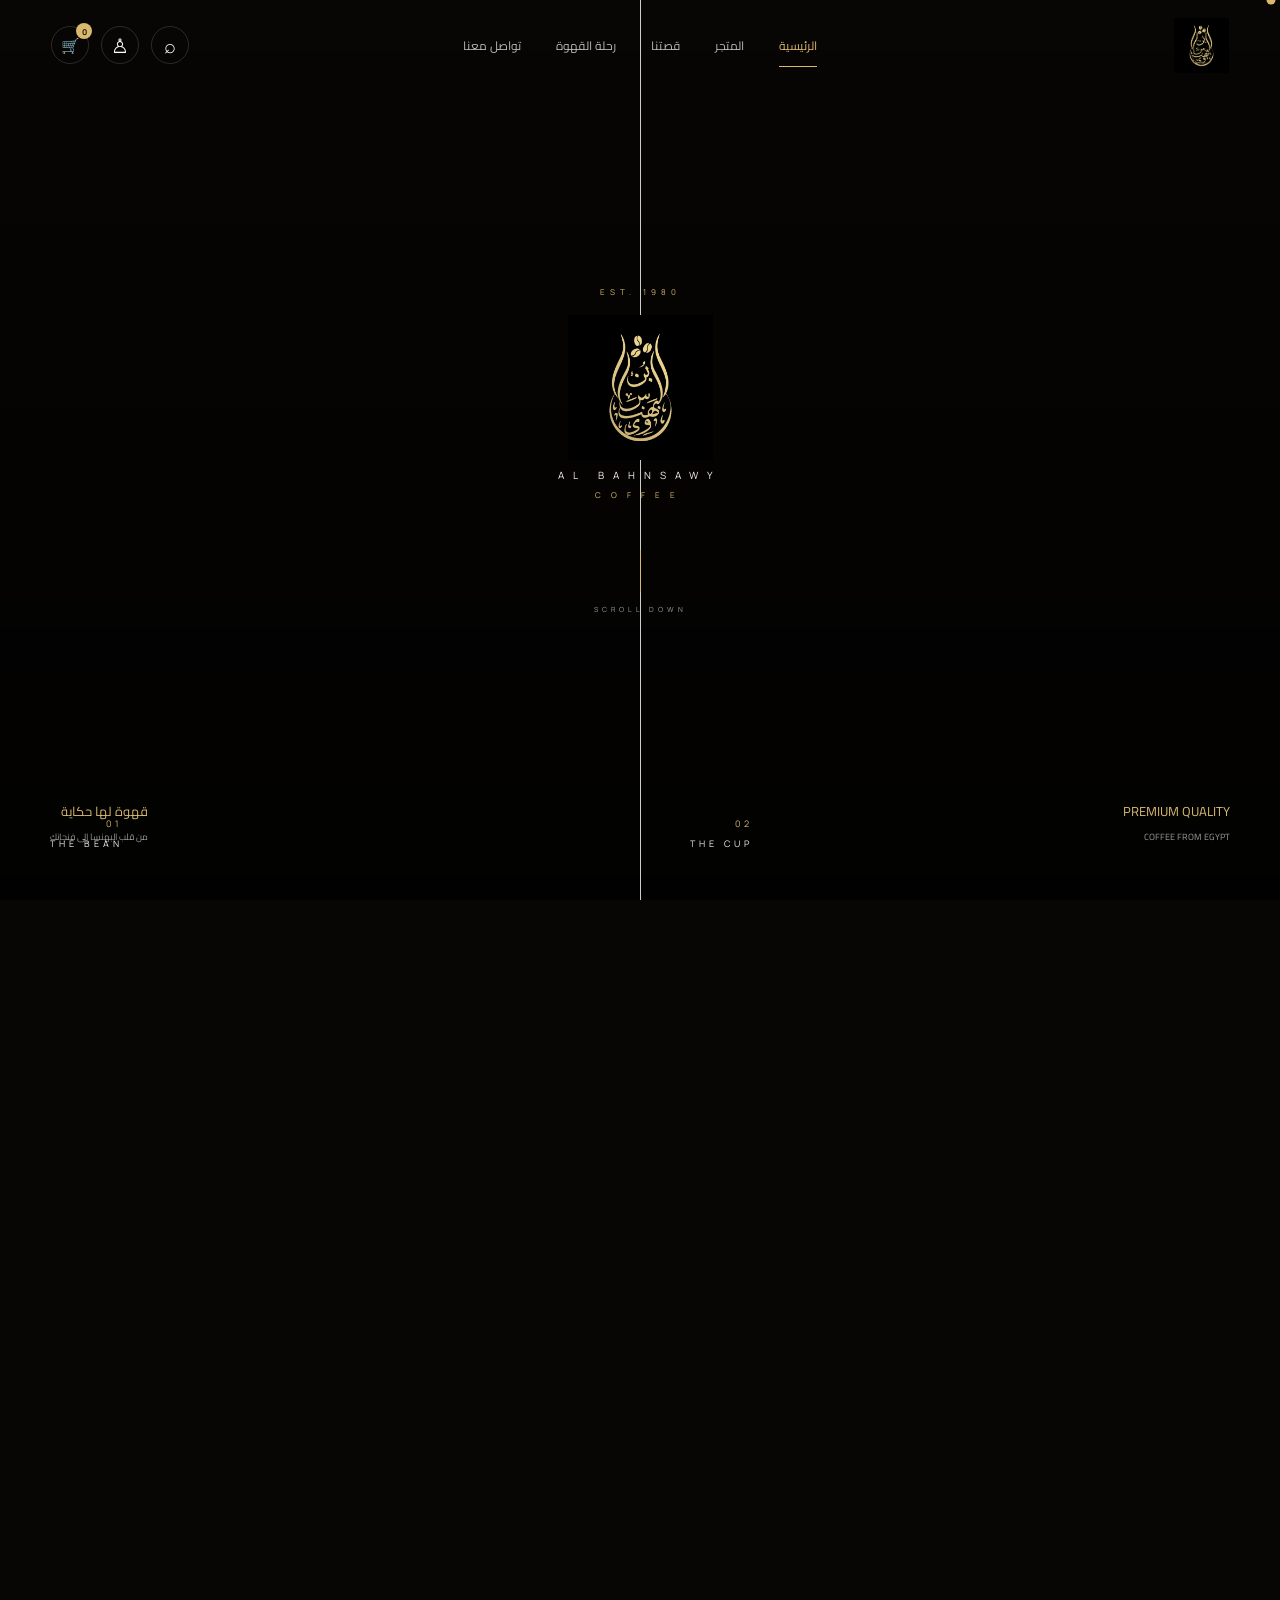
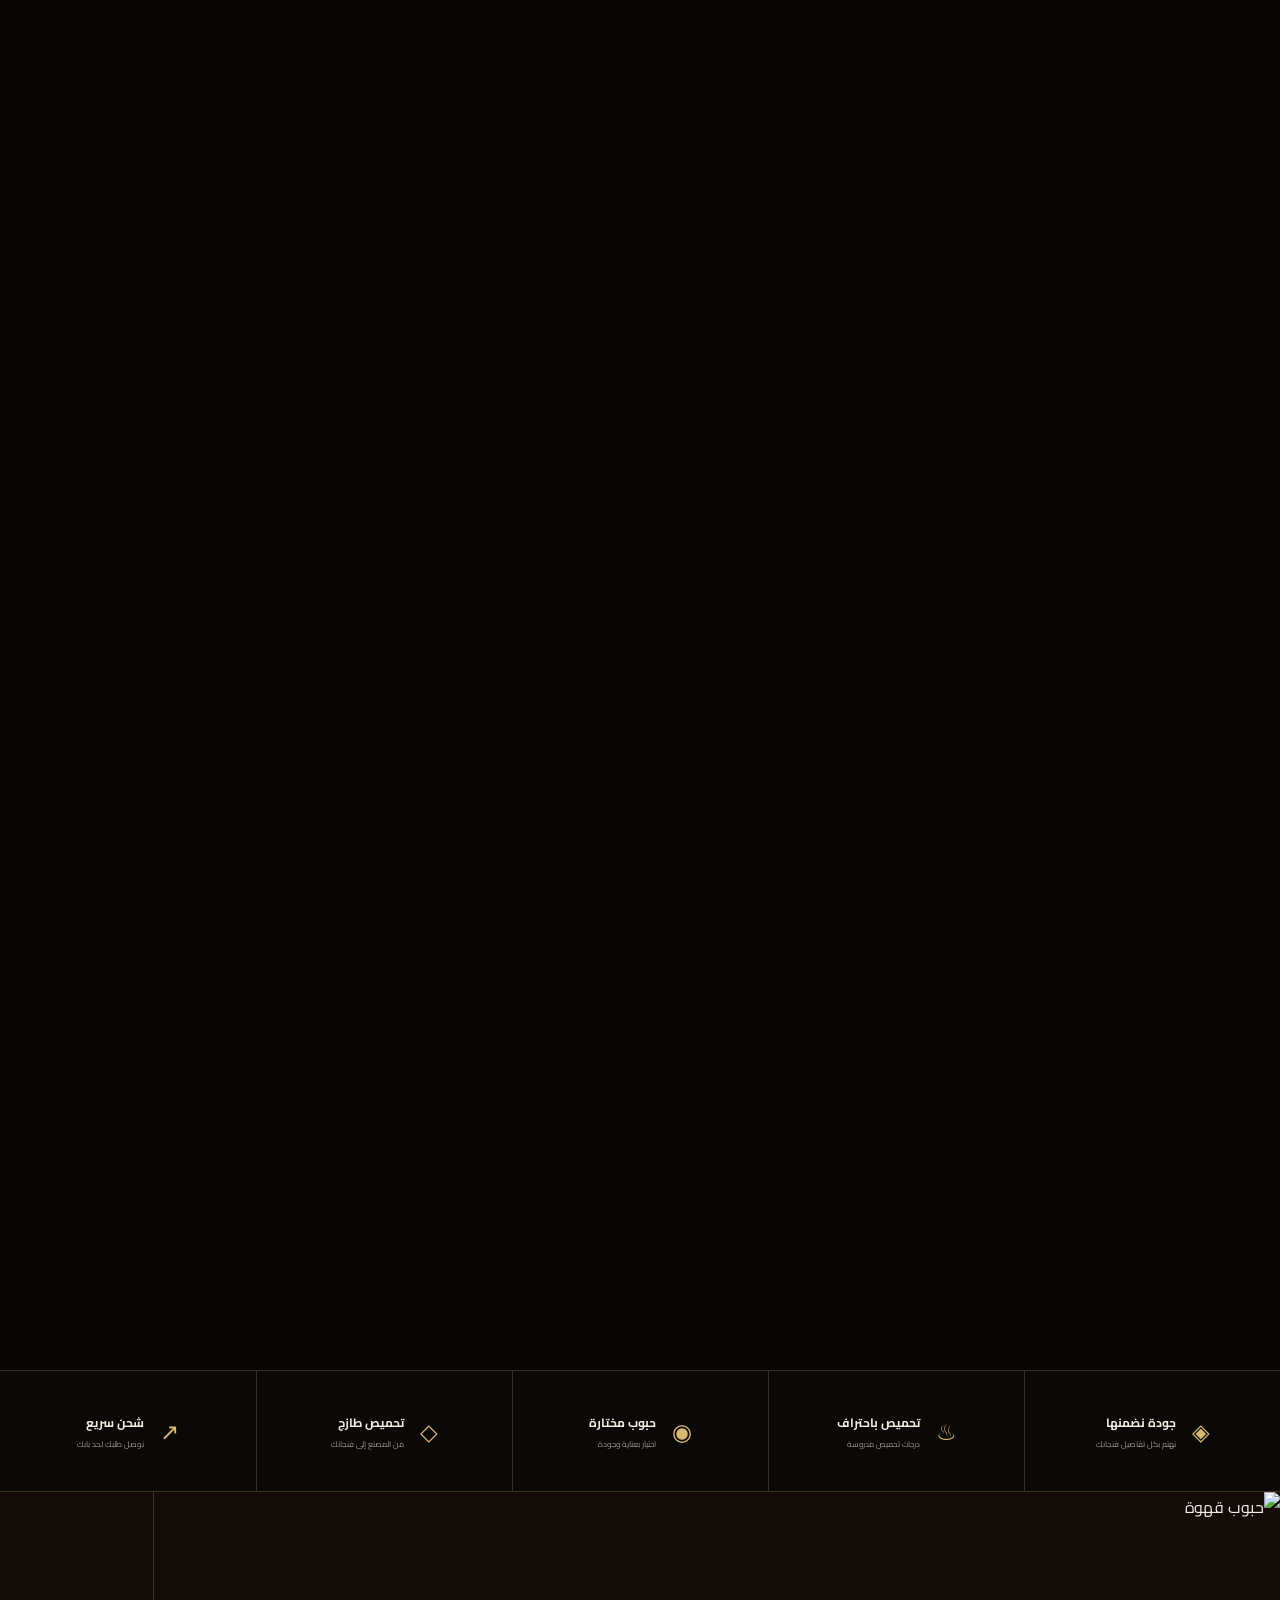
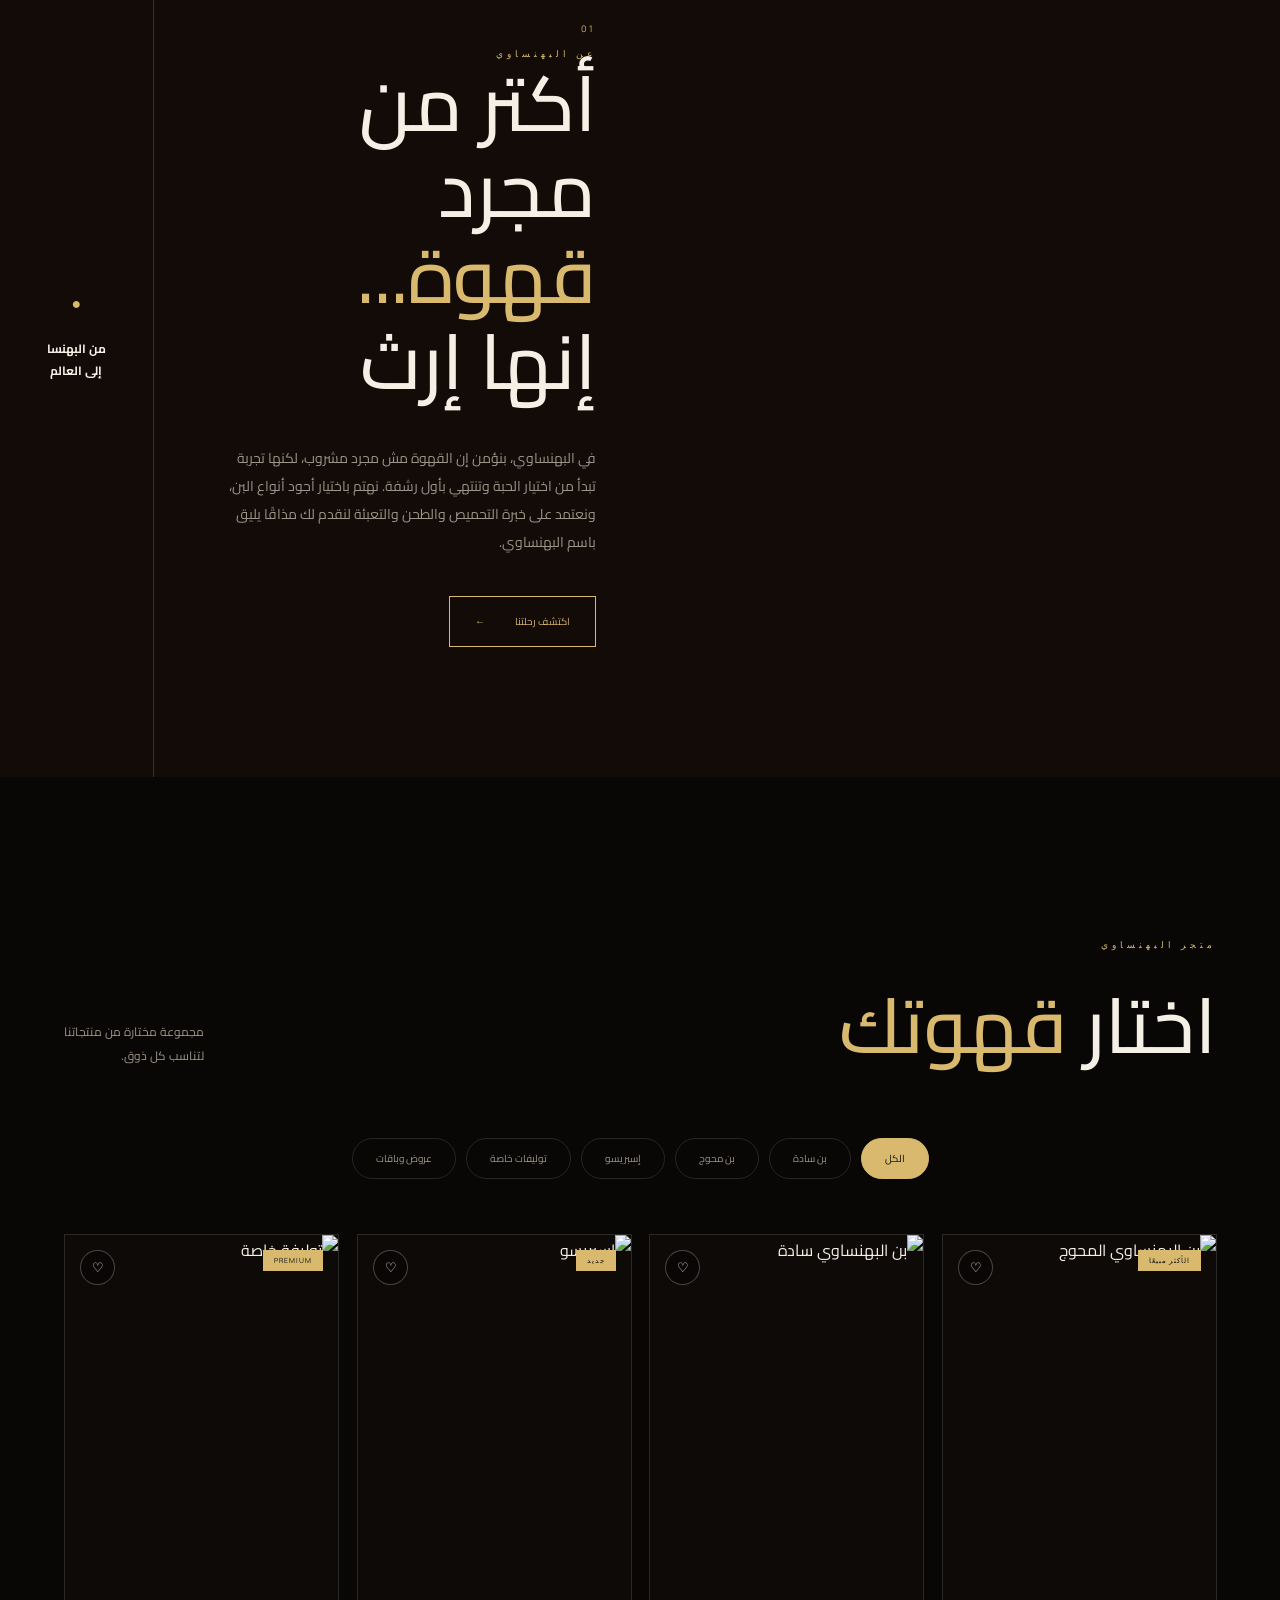
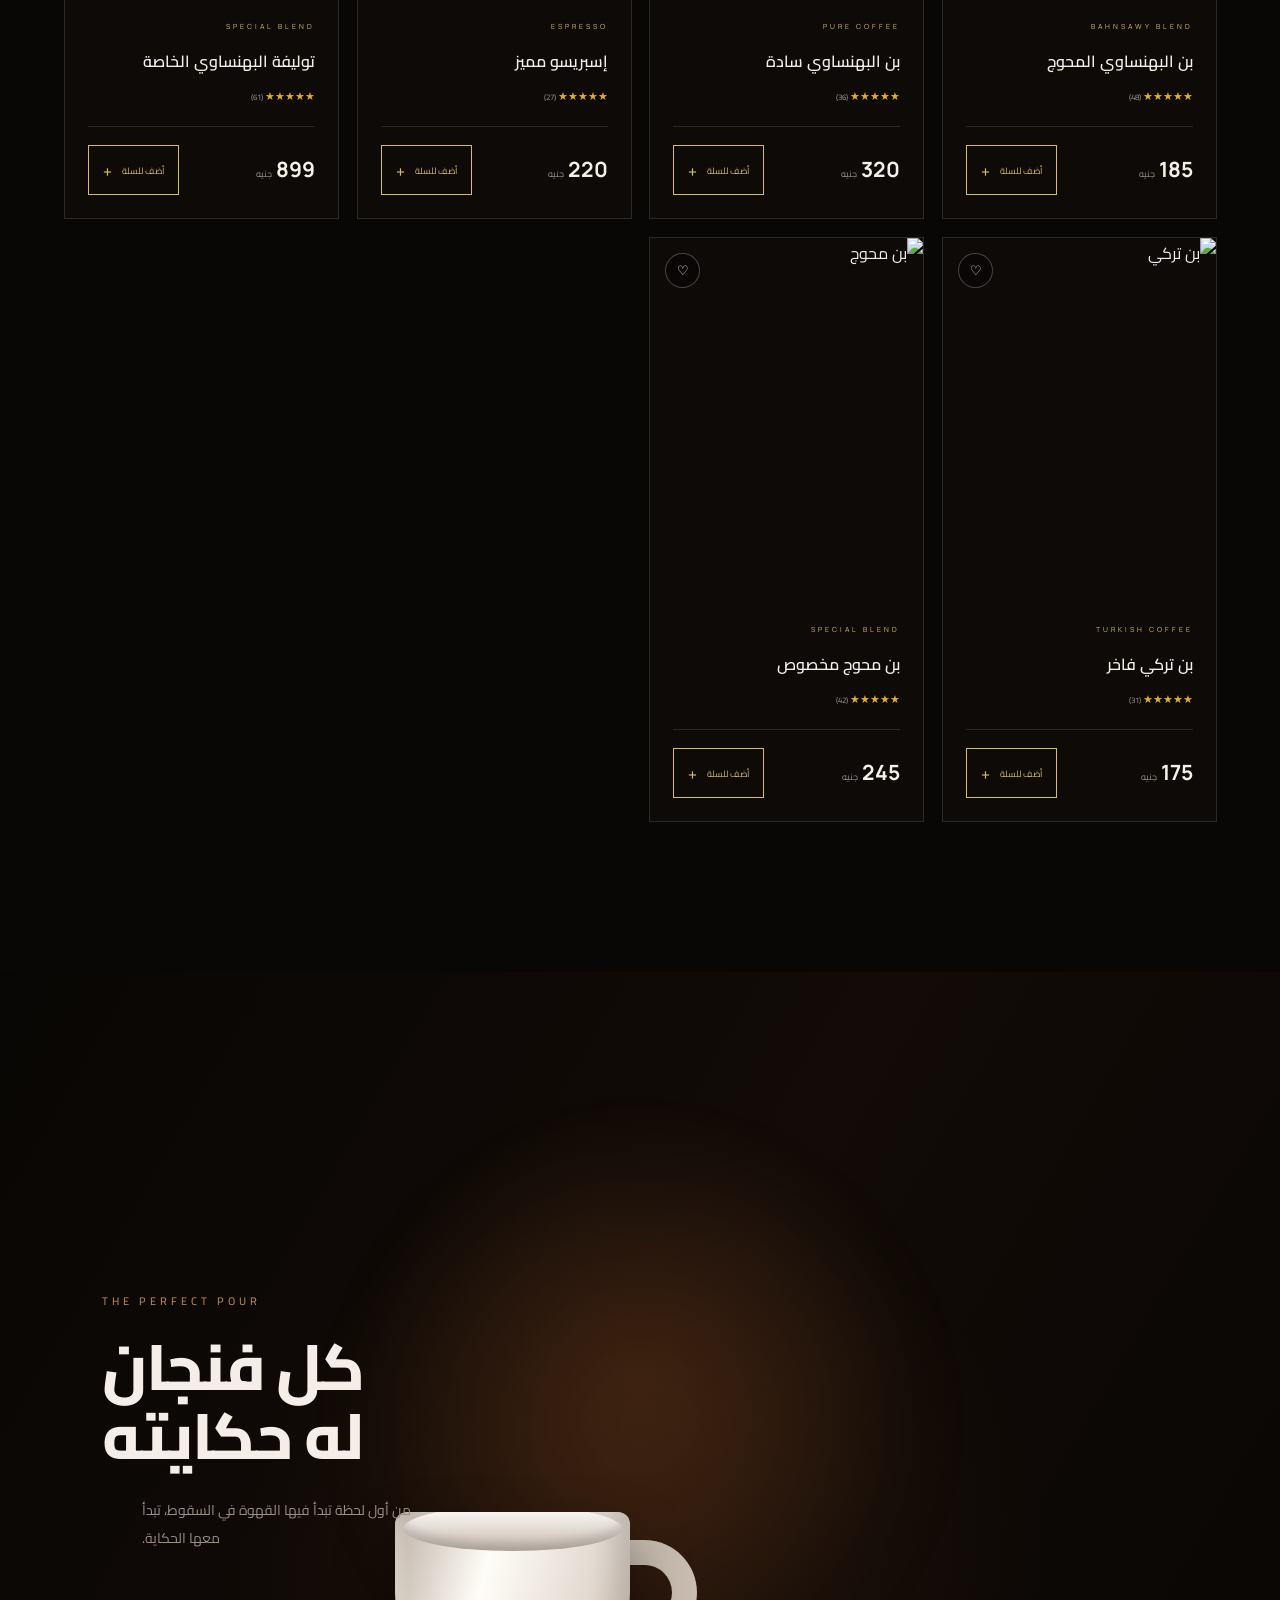
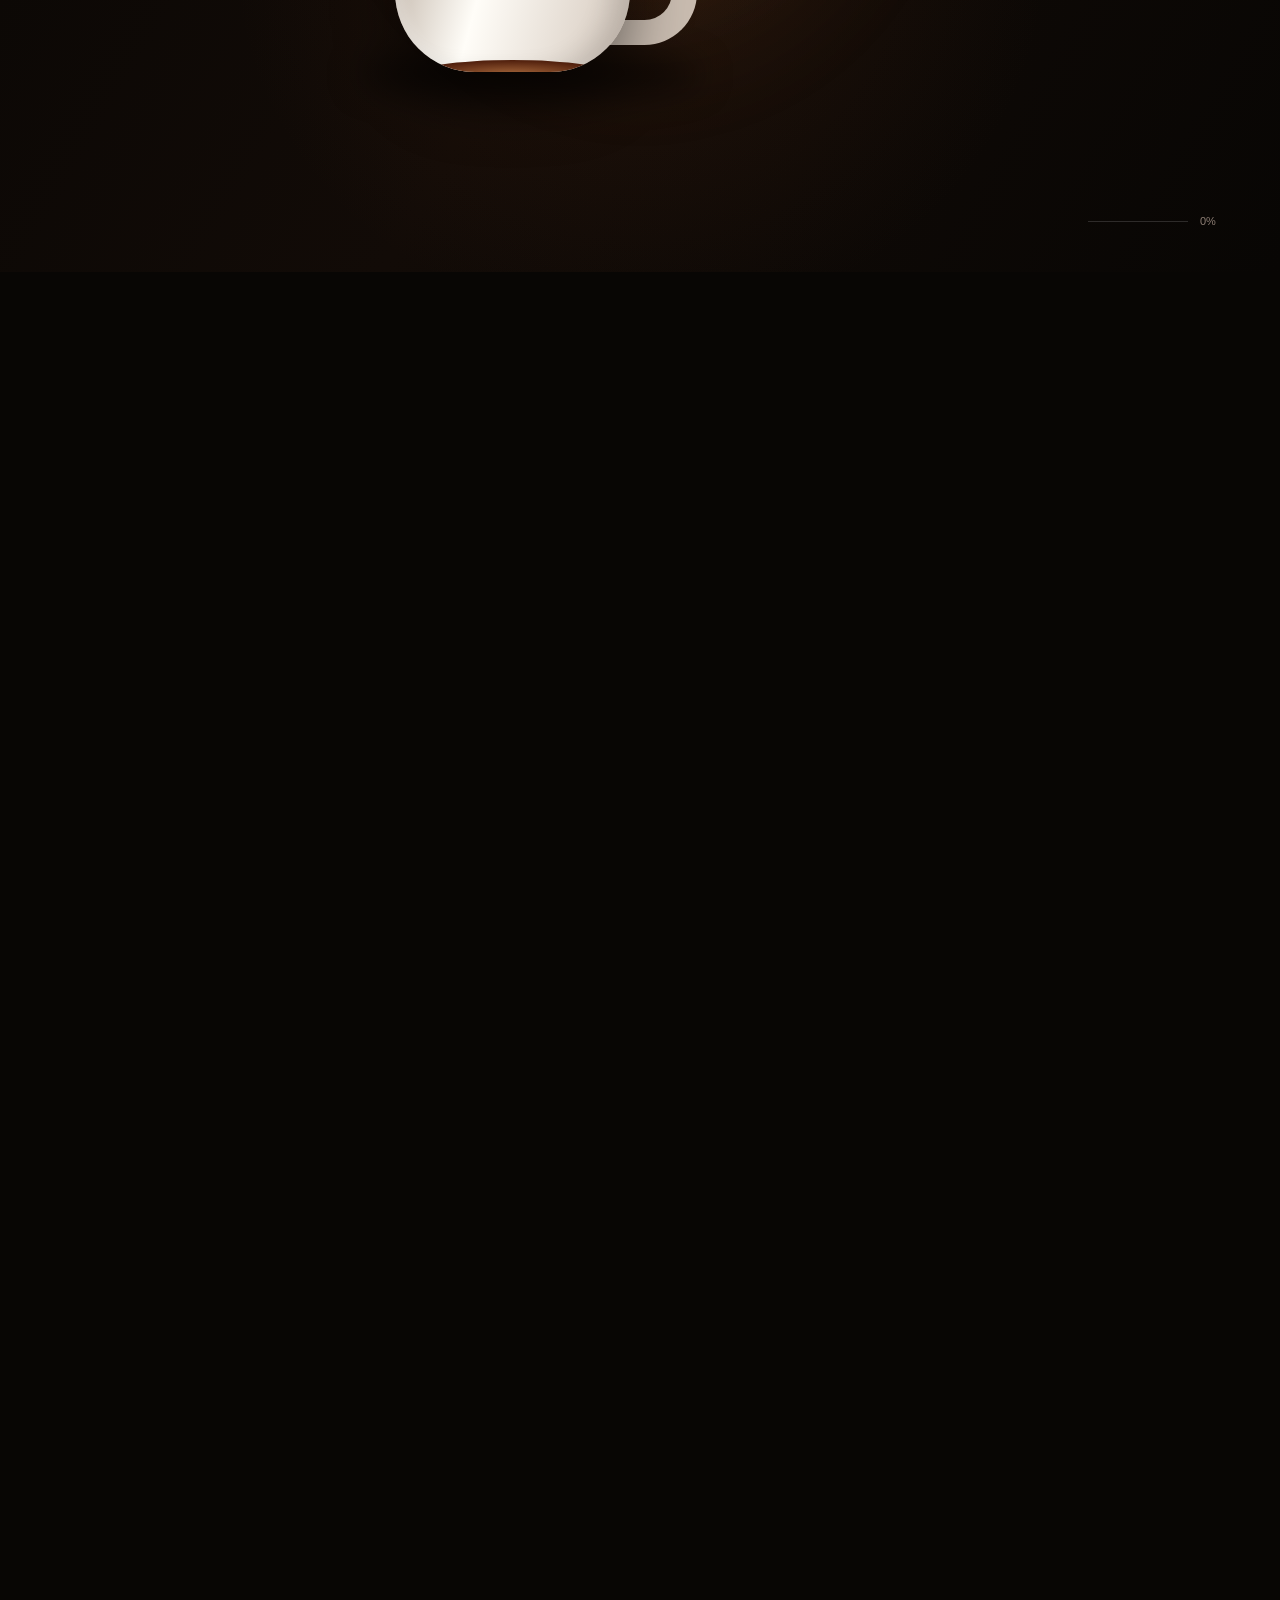
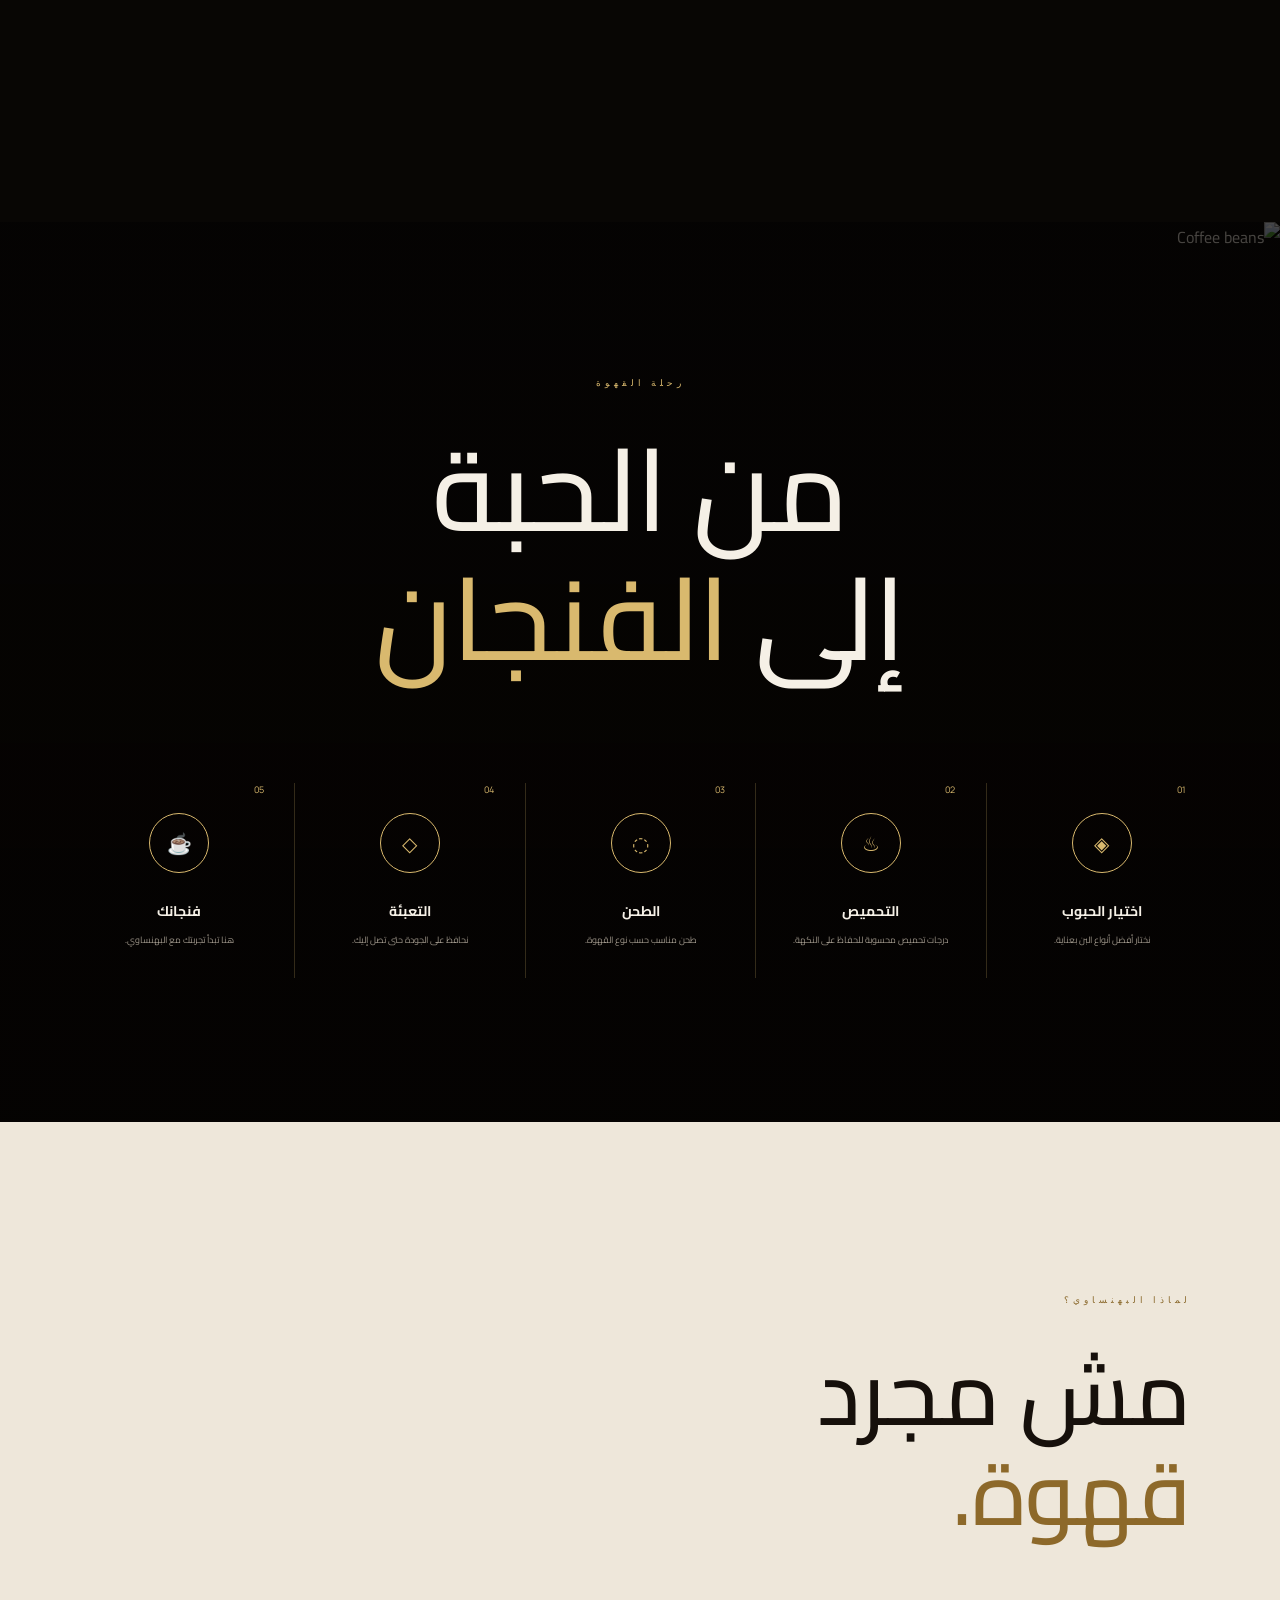
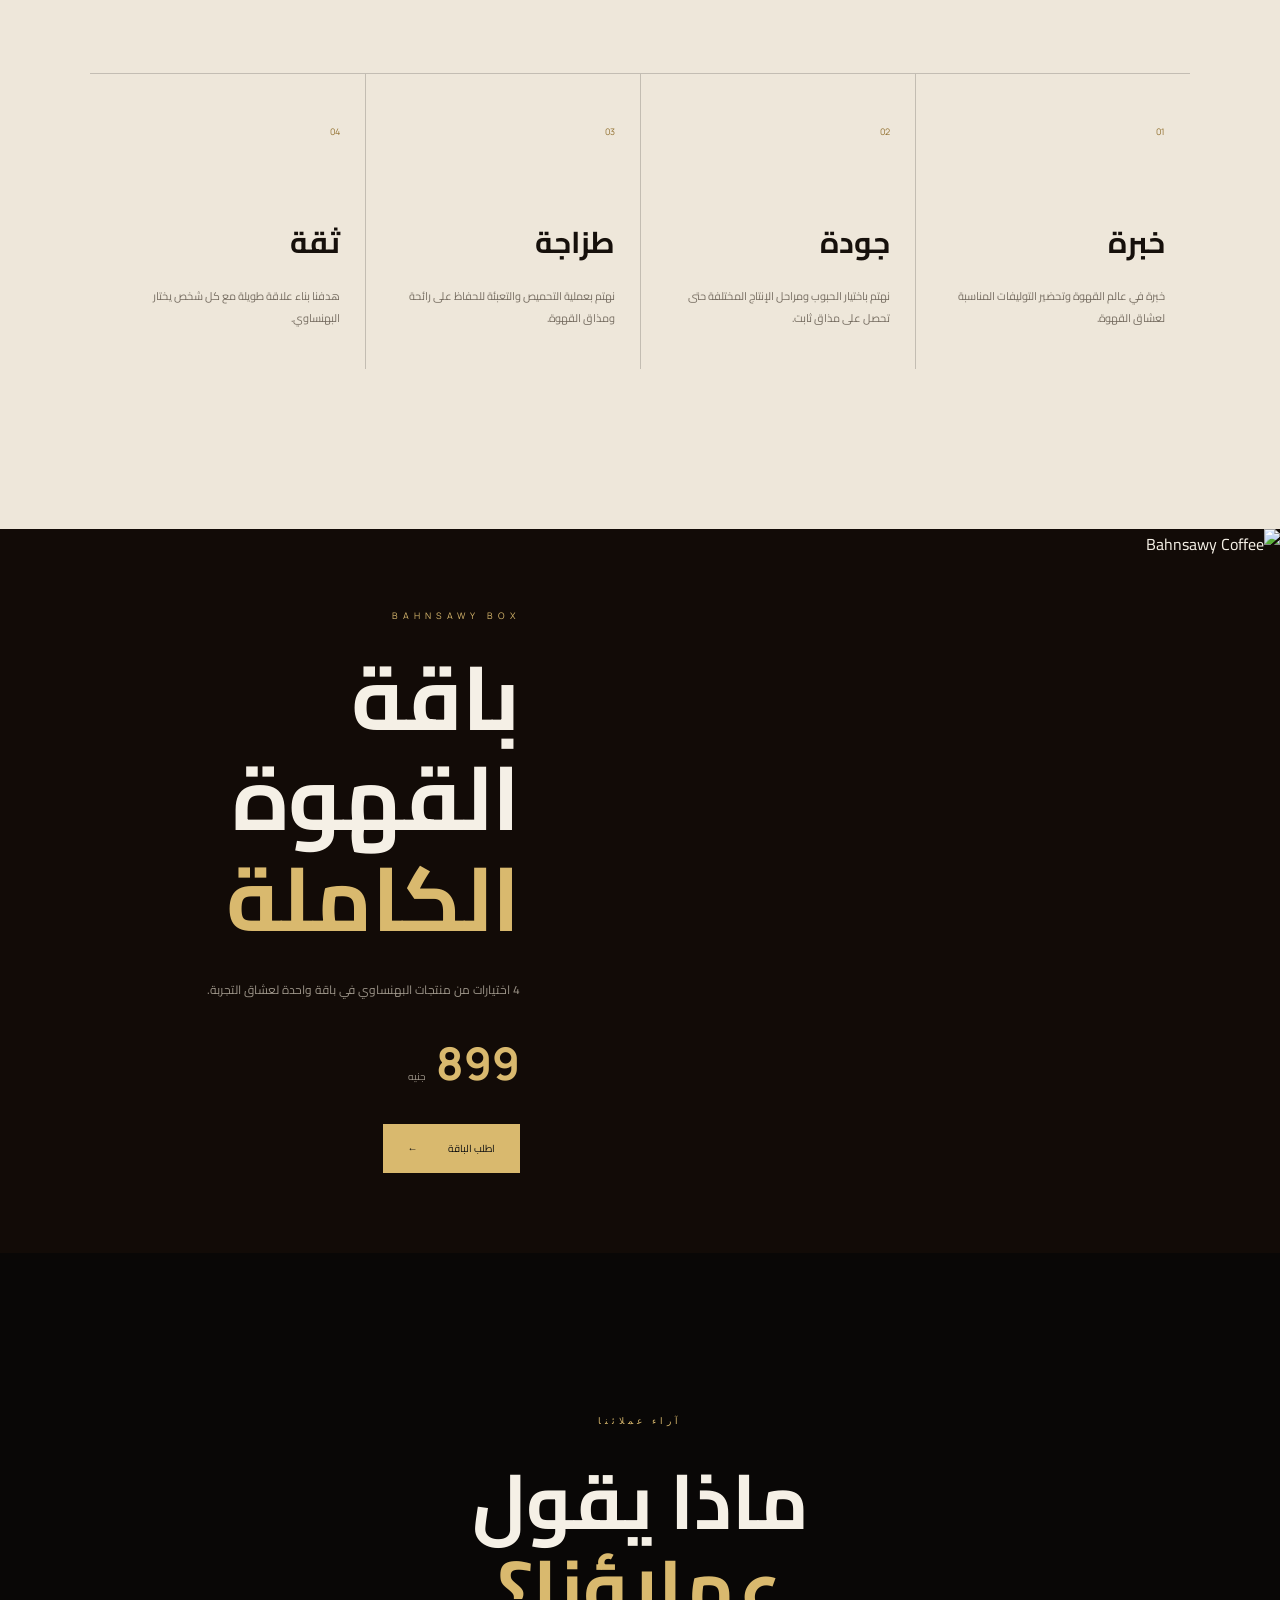
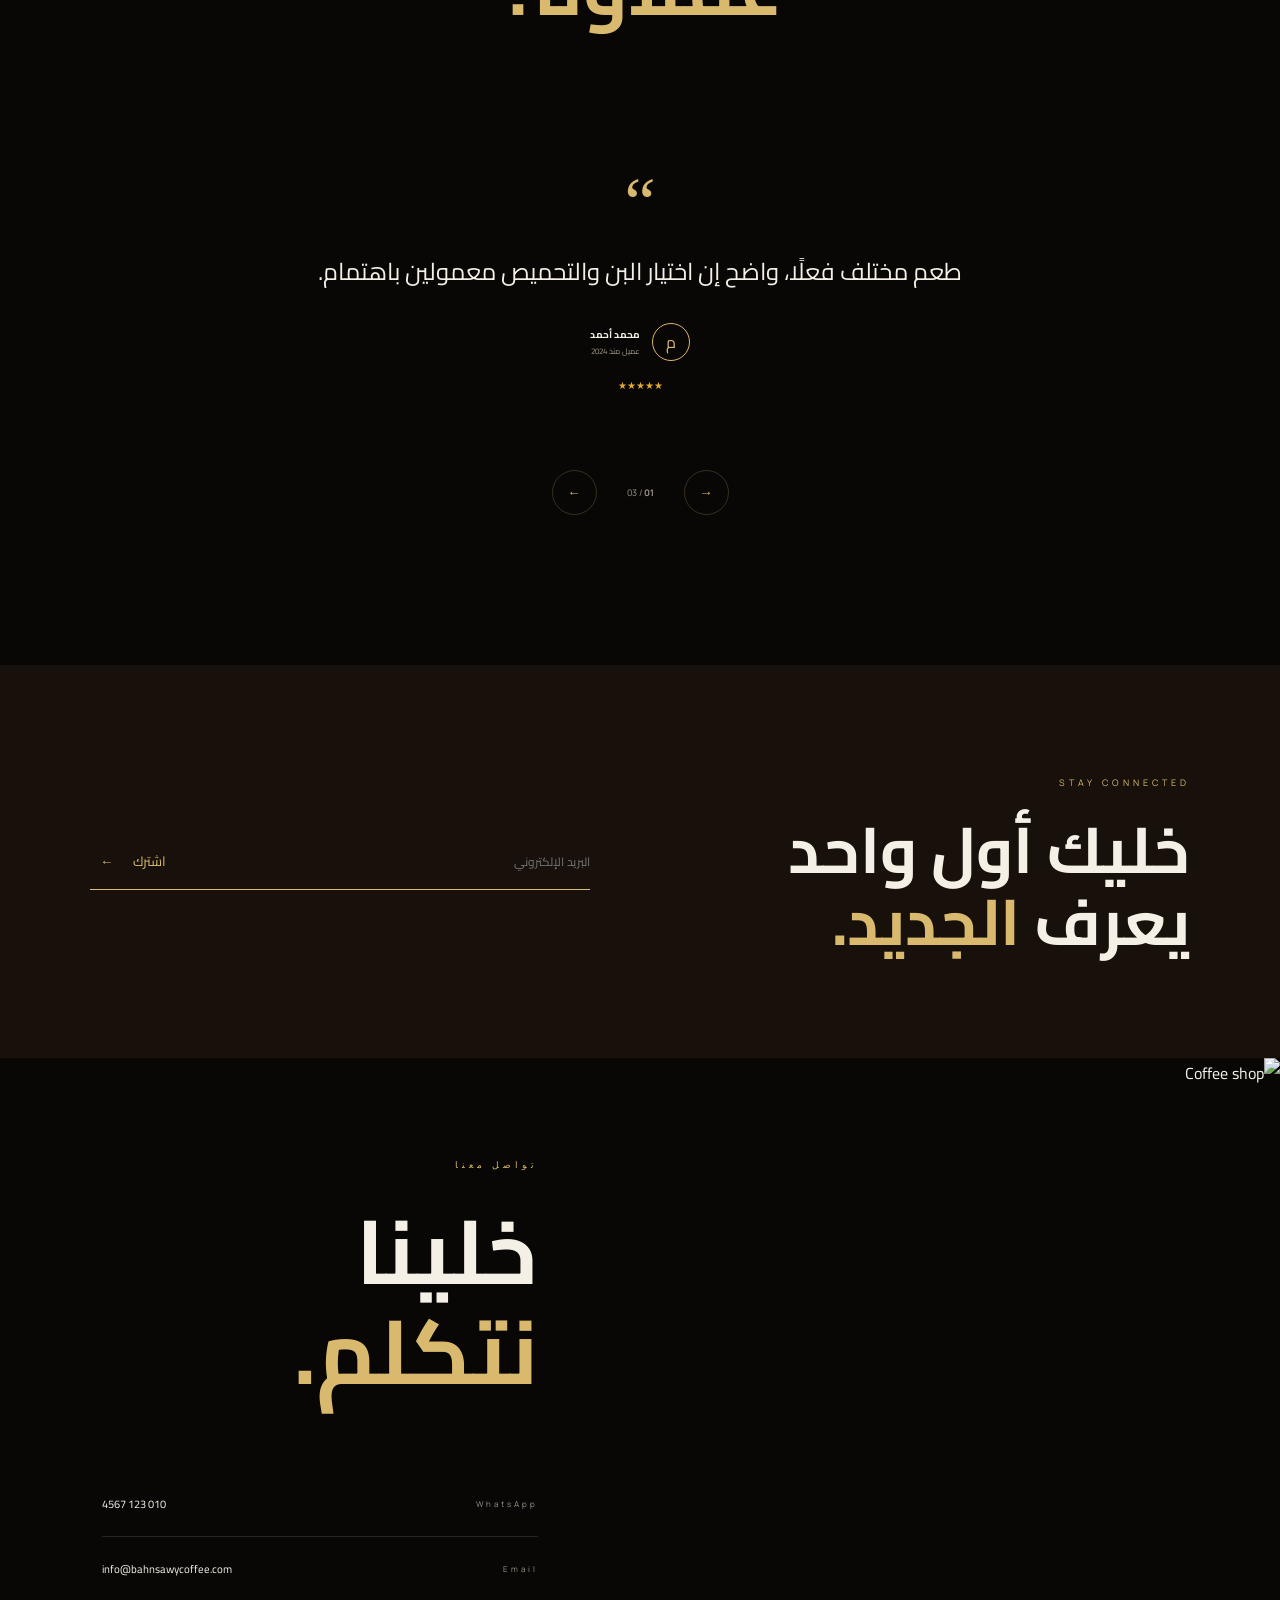
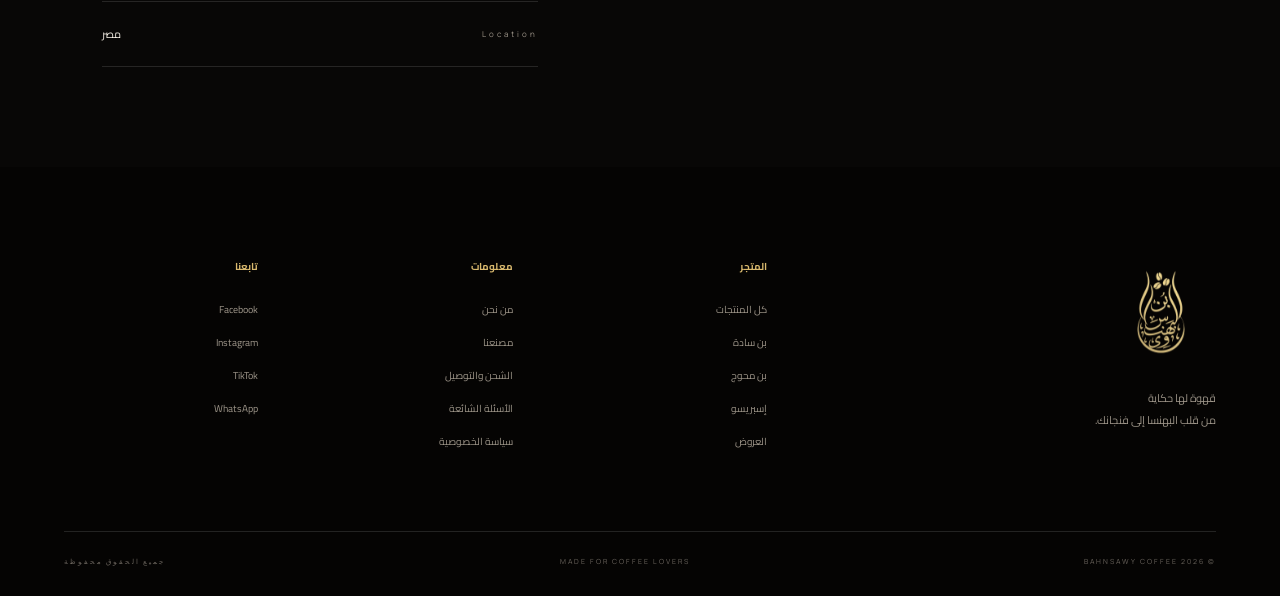
==== commit 5a7ea5ed: "Add files via upload" ====
--- a/index.html
+++ b/index.html
@@ -1,561 +1,3625 @@
-<!DOCTYPE html>
-<html lang="ar" dir="rtl">
-<head>
-<meta charset="UTF-8">
-<meta name="viewport" content="width=device-width, initial-scale=1.0, viewport-fit=cover">
-<title>أذكار — رفيقك اليومي في القرآن والأذكار ومواقيت الصلاة</title>
-<meta name="description" content="تطبيق أذكار: مواقيت الصلاة، القرآن الكريم كاملاً، السبحة الإلكترونية، الأذكار اليومية، وأحاديث نبوية مختارة.">
-<meta name="theme-color" content="#062a1f">
-<link rel="manifest" href="manifest.json">
-<link rel="icon" href="favicon.png">
-<link rel="apple-touch-icon" href="icon-180.png">
-
-<link rel="preconnect" href="https://fonts.googleapis.com">
-<link rel="preconnect" href="https://fonts.gstatic.com" crossorigin>
-<link href="https://fonts.googleapis.com/css2?family=Cairo:wght@400;500;600;700;800;900&display=swap" rel="stylesheet">
-<link rel="stylesheet" href="style.css">
-<script>
-  (function(){
-    try{
-      if(localStorage.getItem('azkar_theme') === 'light'){
-        document.documentElement.setAttribute('data-theme','light');
-      }
-    }catch(e){}
-  })();
-</script>
-</head>
-<body>
-<div class="app-shell">
-
-  <div class="adhan-banner" id="adhanBanner">
-    <span class="ic">
-      <svg viewBox="0 0 24 24" fill="none" stroke="currentColor" stroke-width="1.8" stroke-linecap="round" stroke-linejoin="round"><path d="M18 8a6 6 0 10-12 0c0 7-3 9-3 9h18s-3-2-3-9"/><path d="M13.73 21a2 2 0 01-3.46 0"/></svg>
-    </span>
-    <div class="txt">
-      <b id="adhanBannerTitle">حان الآن وقت الصلاة</b>
-      <span id="adhanBannerSub">حي على الصلاة، حي على الفلاح</span>
-    </div>
-    <button class="stop-btn" id="adhanStopBtn">إيقاف الصوت</button>
-    <button class="close-btn" id="adhanCloseBtn" aria-label="إغلاق">
-      <svg viewBox="0 0 24 24" fill="none" stroke="currentColor" stroke-width="2.4" stroke-linecap="round"><line x1="18" y1="6" x2="6" y2="18"/><line x1="6" y1="6" x2="18" y2="18"/></svg>
-    </button>
-  </div>
-
-  <!-- ============ TOP APP BAR ============ -->
-  <header class="topbar">
-    <div class="topbar-inner">
-      <div class="tb-brand">
-        <img src="icon-192.png" class="tb-logo" alt="أذكار">
-        <div class="tb-titles">
-          <div class="name">أذكار</div>
-          <div class="hijri" id="hijriDate">...</div>
-        </div>
-      </div>
-      <div class="tb-actions">
-        <button class="tb-icon-btn" id="themeToggleBtn" aria-label="تبديل الوضع الليلي/النهاري">
-          <svg id="themeIcon" viewBox="0 0 24 24" fill="none" stroke="currentColor" stroke-width="1.8" stroke-linecap="round" stroke-linejoin="round"></svg>
-        </button>
-        <button class="tb-icon-btn" id="notifBtn" aria-label="الإشعارات">
-          <svg viewBox="0 0 24 24" fill="none" stroke="currentColor" stroke-width="1.8" stroke-linecap="round" stroke-linejoin="round"><path d="M18 8a6 6 0 10-12 0c0 7-3 9-3 9h18s-3-2-3-9"/><path d="M13.73 21a2 2 0 01-3.46 0"/></svg>
-        </button>
-        <button class="tb-icon-btn" id="settingsBtn" aria-label="الإعدادات">
-          <svg viewBox="0 0 24 24" fill="none" stroke="currentColor" stroke-width="1.8" stroke-linecap="round" stroke-linejoin="round"><circle cx="12" cy="12" r="3"/><path d="M19.4 15a1.65 1.65 0 00.33 1.82l.06.06a2 2 0 11-2.83 2.83l-.06-.06a1.65 1.65 0 00-1.82-.33 1.65 1.65 0 00-1 1.51V21a2 2 0 01-4 0v-.09A1.65 1.65 0 009 19.4a1.65 1.65 0 00-1.82.33l-.06.06a2 2 0 11-2.83-2.83l.06-.06A1.65 1.65 0 004.68 15a1.65 1.65 0 00-1.51-1H3a2 2 0 010-4h.09A1.65 1.65 0 004.6 9a1.65 1.65 0 00-.33-1.82l-.06-.06a2 2 0 112.83-2.83l.06.06A1.65 1.65 0 009 4.6a1.65 1.65 0 001-1.51V3a2 2 0 014 0v.09a1.65 1.65 0 001 1.51 1.65 1.65 0 001.82-.33l.06-.06a2 2 0 112.83 2.83l-.06.06A1.65 1.65 0 0019.4 9c.23.5.63.9 1.51 1H21a2 2 0 010 4h-.09a1.65 1.65 0 00-1.51 1z"/></svg>
-        </button>
-      </div>
-    </div>
-  </header>
-
-  <!-- ============ DESKTOP NAV ============ -->
-  <nav class="desktop-nav" id="desktopNav"></nav>
-
-  <main class="pages">
-
-    <!-- ============ HOME ============ -->
-    <section class="page active" id="page-home">
-
-      <div class="hero-card">
-        <svg class="hero-star-bg" viewBox="0 0 200 200" preserveAspectRatio="xMidYMid slice">
-          <g fill="none" stroke="#e7c67a" stroke-width="1">
-            <polygon points="100,10 130,70 190,70 145,110 160,175 100,140 40,175 55,110 10,70 70,70"/>
-          </g>
-        </svg>
-        <div class="hero-top-row">
-          <div class="hero-date">
-            التاريخ اليوم
-            <b id="gregDate">—</b>
-          </div>
-          <div class="hero-date" style="text-align:left;">
-            الموقع
-            <b id="locLabel">جارِ التحديد…</b>
-          </div>
-        </div>
-
-        <div class="next-prayer-block">
-          <div class="label">الصلاة القادمة</div>
-          <div class="name" id="nextPrayerName">—</div>
-          <div class="time" id="nextPrayerTime">--:--</div>
-          <div class="countdown" id="countdown">
-            <div class="seg"><b id="cdH">00</b><span>ساعة</span></div>
-            <div class="seg"><b id="cdM">00</b><span>دقيقة</span></div>
-            <div class="seg"><b id="cdS">00</b><span>ثانية</span></div>
-          </div>
-        </div>
-
-        <div class="mini-times" id="miniTimes">
-          <div class="mt" data-p="Fajr"><span>الفجر</span><b>--:--</b></div>
-          <div class="mt" data-p="Sunrise"><span>الشروق</span><b>--:--</b></div>
-          <div class="mt" data-p="Dhuhr"><span>الظهر</span><b>--:--</b></div>
-          <div class="mt" data-p="Asr"><span>العصر</span><b>--:--</b></div>
-          <div class="mt" data-p="Maghrib"><span>المغرب</span><b>--:--</b></div>
-          <div class="mt" data-p="Isha"><span>العشاء</span><b>--:--</b></div>
-        </div>
-      </div>
-
-      <div class="section-title">
-        <h2>
-          <svg class="ic" viewBox="0 0 24 24" fill="none" stroke="currentColor" stroke-width="2" stroke-linecap="round" stroke-linejoin="round"><path d="M12 6.25C10.5 4.5 8 3.75 5.5 4c-1 3 0 8 6.5 12 6.5-4 7.5-9 6.5-12-2.5-.25-5 .5-6.5 2.25z"/></svg>
-          وصول سريع
-        </h2>
-      </div>
-      <div class="quick-grid">
-        <button class="quick-item" data-nav="quran">
-          <div class="ic"><svg viewBox="0 0 24 24" fill="none" stroke="currentColor" stroke-width="1.8" stroke-linecap="round" stroke-linejoin="round"><path d="M12 6.5c-1.6-1.3-4-2-6.5-1.7v13c2.5-.3 4.9.4 6.5 1.7 1.6-1.3 4-2 6.5-1.7v-13c-2.5-.3-4.9.4-6.5 1.7z"/><line x1="12" y1="6.5" x2="12" y2="19.5"/></svg></div>
-          <span>القرآن</span>
-        </button>
-        <button class="quick-item" data-nav="listen">
-          <div class="ic"><svg viewBox="0 0 24 24" fill="none" stroke="currentColor" stroke-width="1.8" stroke-linecap="round" stroke-linejoin="round"><path d="M9 18V5l12-2v13"/><circle cx="6" cy="18" r="3"/><circle cx="18" cy="16" r="3"/></svg></div>
-          <span>الاستماع</span>
-        </button>
-        <button class="quick-item" data-nav="prayer">
-          <div class="ic"><svg viewBox="0 0 24 24" fill="none" stroke="currentColor" stroke-width="1.8" stroke-linecap="round" stroke-linejoin="round"><circle cx="12" cy="12" r="9"/><path d="M12 7v5l3.2 3.2"/></svg></div>
-          <span>الصلاة</span>
-        </button>
-        <button class="quick-item" data-nav="tasbih">
-          <div class="ic"><svg viewBox="0 0 24 24" fill="none" stroke="currentColor" stroke-width="1.8" stroke-linecap="round" stroke-linejoin="round"><circle cx="12" cy="12" r="3"/><circle cx="4.5" cy="8" r="1.7"/><circle cx="4.5" cy="16" r="1.7"/><circle cx="19.5" cy="8" r="1.7"/><circle cx="19.5" cy="16" r="1.7"/><circle cx="12" cy="3.2" r="1.7"/></svg></div>
-          <span>السبحة</span>
-        </button>
-        <button class="quick-item" data-nav="azkar">
-          <div class="ic"><svg viewBox="0 0 24 24" fill="none" stroke="currentColor" stroke-width="1.8" stroke-linecap="round" stroke-linejoin="round"><path d="M7 21c-2-1-4-3.5-4-7 0-5 5-7 5-11 3 1 6 4 6 8 0 1.5-.5 2.5-1 3.5 1.6-.4 3-1.5 4-3 1 1.5 1.5 3 1.5 4.5 0 3.5-2.5 6-6 7"/></svg></div>
-          <span>الأذكار</span>
-        </button>
-        <button class="quick-item" data-nav="hadith">
-          <div class="ic"><svg viewBox="0 0 24 24" fill="none" stroke="currentColor" stroke-width="1.8" stroke-linecap="round" stroke-linejoin="round"><path d="M4 19.5A2.5 2.5 0 016.5 17H20"/><path d="M6.5 2H20v20H6.5A2.5 2.5 0 014 19.5v-15A2.5 2.5 0 016.5 2z"/></svg></div>
-          <span>الأحاديث</span>
-        </button>
-        <button class="quick-item" data-nav="prophets">
-          <div class="ic"><svg viewBox="0 0 24 24" fill="none" stroke="currentColor" stroke-width="1.8" stroke-linecap="round" stroke-linejoin="round"><path d="M12 3l1.9 4.6L19 9l-4 3.3L16.2 17 12 14.3 7.8 17 9 12.3 5 9l5.1-1.4z"/></svg></div>
-          <span>قصص الأنبياء</span>
-        </button>
-        <button class="quick-item" data-nav="seerah">
-          <div class="ic"><svg viewBox="0 0 24 24" fill="none" stroke="currentColor" stroke-width="1.8" stroke-linecap="round" stroke-linejoin="round"><circle cx="12" cy="12" r="9"/><path d="M12 7v5l3.2 3.2"/><path d="M12 3v2M12 19v2M3 12h2M19 12h2"/></svg></div>
-          <span>السيرة</span>
-        </button>
-        <button class="quick-item" data-nav="fatwa">
-          <div class="ic"><svg viewBox="0 0 24 24" fill="none" stroke="currentColor" stroke-width="1.8" stroke-linecap="round" stroke-linejoin="round"><circle cx="12" cy="12" r="9"/><path d="M12 17v.01M12 14c0-2.5 2.5-2 2.5-4.5A2.5 2.5 0 0012 7a2.5 2.5 0 00-2.5 2.5"/></svg></div>
-          <span>دليل الفتوى</span>
-        </button>
-        <button class="quick-item" data-hifz-mode="reading">
-          <div class="ic"><svg viewBox="0 0 24 24" fill="none" stroke="currentColor" stroke-width="1.8" stroke-linecap="round" stroke-linejoin="round"><path d="M12 6.5c-1.6-1.3-4-2-6.5-1.7v13c2.5-.3 4.9.4 6.5 1.7 1.6-1.3 4-2 6.5-1.7v-13c-2.5-.3-4.9.4-6.5 1.7z"/><line x1="12" y1="6.5" x2="12" y2="19.5"/></svg></div>
-          <span>اختبار القراءة</span>
-        </button>
-        <button class="quick-item" data-hifz-mode="memorization">
-          <div class="ic"><svg viewBox="0 0 24 24" fill="none" stroke="currentColor" stroke-width="1.8" stroke-linecap="round" stroke-linejoin="round"><path d="M12 1a3 3 0 00-3 3v8a3 3 0 006 0V4a3 3 0 00-3-3z"/><path d="M19 10v2a7 7 0 01-14 0v-2M12 19v4M8 23h8"/></svg></div>
-          <span>اختبار الحفظ</span>
-        </button>
-      </div>
-
-      <div class="section-title">
-        <h2>
-          <svg class="ic" viewBox="0 0 24 24" fill="none" stroke="currentColor" stroke-width="2" stroke-linecap="round" stroke-linejoin="round"><path d="M4 19.5A2.5 2.5 0 016.5 17H20"/><path d="M6.5 2H20v20H6.5A2.5 2.5 0 014 19.5v-15A2.5 2.5 0 016.5 2z"/></svg>
-          حديث اليوم
-        </h2>
-        <a class="link" data-nav="hadith">كل الأحاديث</a>
-      </div>
-      <div class="card hadith-card" id="homeHadithCard">
-        <span class="tag">حديث شريف</span>
-        <p class="hadith-text" id="homeHadithText">—</p>
-        <div class="hadith-meta">
-          <span class="src" id="homeHadithSrc">—</span>
-        </div>
-      </div>
-
-      <div class="section-title">
-        <h2>
-          <svg class="ic" viewBox="0 0 24 24" fill="none" stroke="currentColor" stroke-width="2" stroke-linecap="round" stroke-linejoin="round"><path d="M7 21c-2-1-4-3.5-4-7 0-5 5-7 5-11 3 1 6 4 6 8 0 1.5-.5 2.5-1 3.5 1.6-.4 3-1.5 4-3 1 1.5 1.5 3 1.5 4.5 0 3.5-2.5 6-6 7"/></svg>
-          أذكار سريعة
-        </h2>
-      </div>
-      <div class="azkar-quick-row" id="homeAzkarChips"></div>
-
-    </section>
-
-    <!-- ============ QURAN ============ -->
-    <section class="page" id="page-quran">
-      <div id="quranListView">
-        <div class="page-head" style="padding:0 0 4px;">
-          <h1>القرآن الكريم</h1>
-          <p>114 سورة — بشكل صفحات المصحف</p>
-        </div>
-        <div class="search-box">
-          <svg viewBox="0 0 24 24" fill="none" stroke="currentColor" stroke-width="2" stroke-linecap="round" stroke-linejoin="round"><circle cx="11" cy="11" r="7"/><line x1="21" y1="21" x2="16.65" y2="16.65"/></svg>
-          <input type="text" id="surahSearch" placeholder="ابحث عن سورة بالاسم أو الرقم…">
-        </div>
-        <div class="continue-card" id="continueCard" style="display:none;">
-          <div class="txt">
-            <span>متابعة القراءة</span>
-            <b id="continueLabel">—</b>
-          </div>
-          <button id="continueBtn">متابعة</button>
-        </div>
-        <div class="surah-list" id="surahList">
-          <div class="state-msg"><div class="spin"></div>جارِ تحميل قائمة السور…</div>
-        </div>
-      </div>
-
-      <div id="quranReaderView" style="display:none;">
-        <div class="back-row">
-          <button class="back-btn" id="quranBackBtn">
-            <svg viewBox="0 0 24 24" fill="none" stroke="currentColor" stroke-width="2.2" stroke-linecap="round" stroke-linejoin="round"><path d="M9 18l6-6-6-6"/></svg>
-            رجوع لقائمة السور
-          </button>
-        </div>
-
-        <div class="reciter-bar" id="reciterBar"></div>
-
-        <div class="mushaf-frame">
-          <div class="mushaf-topline">
-            <span class="mushaf-surah-badge" id="mushafSurahBadge">—</span>
-            <span class="mushaf-page-num" id="mushafPageNum">صفحة — / 604</span>
-          </div>
-          <div class="mushaf-bismillah" id="mushafBismillah"></div>
-          <div id="mushafText" class="mushaf-text">
-            <div class="state-msg"><div class="spin"></div>جارِ تحميل الصفحة…</div>
-          </div>
-        </div>
-
-        <div class="audio-bar" id="audioBar" style="display:none;">
-          <button class="play-btn" id="audioPlayBtn">
-            <svg id="audioPlayIcon" viewBox="0 0 24 24" fill="currentColor"><polygon points="6,4 20,12 6,20"/></svg>
-          </button>
-          <div class="meta">
-            <b id="audioMetaTitle">استماع للصفحة</b>
-            <span id="audioMetaSub">بصوت —</span>
-          </div>
-          <button class="stop-btn" id="audioStopBtn" aria-label="إيقاف">
-            <svg viewBox="0 0 24 24" fill="none" stroke="currentColor" stroke-width="2.2" stroke-linecap="round"><rect x="6" y="6" width="12" height="12" rx="2"/></svg>
-          </button>
-        </div>
-
-        <div class="mushaf-nav-row">
-          <button class="mushaf-nav-btn" id="nextPageBtn">الصفحة التالية <svg viewBox="0 0 24 24" fill="none" stroke="currentColor" stroke-width="2.2" stroke-linecap="round" stroke-linejoin="round"><path d="M15 18l-6-6 6-6"/></svg></button>
-          <button class="mushaf-nav-btn" id="prevPageBtn"><svg viewBox="0 0 24 24" fill="none" stroke="currentColor" stroke-width="2.2" stroke-linecap="round" stroke-linejoin="round"><path d="M9 18l6-6-6-6"/></svg> الصفحة السابقة</button>
-        </div>
-        <p class="mushaf-jump">اسحب يمينًا أو يسارًا للتنقل بين الصفحات</p>
-      </div>
-    </section>
-
-    <!-- ============ LISTEN (الاستماع) ============ -->
-    <section class="page" id="page-listen">
-      <div class="page-head" style="padding:0 0 4px;">
-        <h1>الاستماع للقرآن</h1>
-        <p>اختر سورة وقارئ — تشغيل متصل كامل بدون قطع، ويستمر أثناء تصفح باقي التطبيق</p>
-      </div>
-
-      <div class="listen-player-card">
-        <div class="listen-player-top">
-          <button class="listen-side-btn" id="listenPrevBtn" aria-label="السورة السابقة">
-            <svg viewBox="0 0 24 24" fill="none" stroke="currentColor" stroke-width="2.2" stroke-linecap="round" stroke-linejoin="round"><path d="M15 18l-6-6 6-6"/></svg>
-          </button>
-          <button class="listen-play-main" id="listenPlayBtn" aria-label="تشغيل/إيقاف">
-            <svg class="listen-play-icon" viewBox="0 0 24 24" fill="currentColor"><polygon points="6,4 20,12 6,20"/></svg>
-          </button>
-          <button class="listen-side-btn" id="listenNextBtn" aria-label="السورة التالية">
-            <svg viewBox="0 0 24 24" fill="none" stroke="currentColor" stroke-width="2.2" stroke-linecap="round" stroke-linejoin="round"><path d="M9 18l6-6-6-6"/></svg>
-          </button>
-        </div>
-        <b class="listen-now-title" style="display:block;text-align:center;font-size:18px;margin-top:12px;">—</b>
-        <span class="listen-now-reciter" style="display:block;text-align:center;font-size:12.5px;color:var(--gold-soft);margin-top:2px;">—</span>
-        <div class="listen-seek-row">
-          <span class="listen-time-cur">0:00</span>
-          <input type="range" id="listenSeek" min="0" max="100" value="0" step="0.1">
-          <span class="listen-time-dur">0:00</span>
-        </div>
-      </div>
-
-      <div class="reciter-bar" id="listenReciterBar"></div>
-
-      <div class="search-box">
-        <svg viewBox="0 0 24 24" fill="none" stroke="currentColor" stroke-width="2" stroke-linecap="round" stroke-linejoin="round"><circle cx="11" cy="11" r="7"/><line x1="21" y1="21" x2="16.65" y2="16.65"/></svg>
-        <input type="text" id="listenSearch" placeholder="ابحث عن سورة بالاسم أو الرقم…">
-      </div>
-
-      <div class="surah-list" id="listenSurahList"></div>
-    </section>
-
-    <!-- ============ PRAYER TIMES ============ -->
-    <section class="page" id="page-prayer">
-      <div class="page-head" style="padding:0 0 4px;">
-        <h1>مواقيت الصلاة</h1>
-        <p id="prayerDateLabel">—</p>
-      </div>
-      <div class="location-bar">
-        <div class="loc-info">
-          <svg viewBox="0 0 24 24" fill="none" stroke="currentColor" stroke-width="2" stroke-linecap="round" stroke-linejoin="round"><path d="M21 10c0 7-9 13-9 13s-9-6-9-13a9 9 0 0118 0z"/><circle cx="12" cy="10" r="3"/></svg>
-          <span id="prayerLocLabel">جارِ تحديد الموقع…</span>
-        </div>
-        <button id="refreshLocBtn">تحديث</button>
-      </div>
-      <div class="prayer-list" id="prayerList">
-        <div class="state-msg"><div class="spin"></div>جارِ حساب المواقيت…</div>
-      </div>
-    </section>
-
-    <!-- ============ TASBIH ============ -->
-    <section class="page" id="page-tasbih">
-      <div class="page-head" style="padding:0 0 4px;">
-        <h1>السبحة الإلكترونية</h1>
-        <p>اضغط على الدائرة للتسبيح</p>
-      </div>
-      <div class="tasbih-wrap">
-        <div class="tasbih-target-select" id="dhikrChips">
-          <button class="dhikr-chip active" data-dhikr="سبحان الله">سبحان الله</button>
-          <button class="dhikr-chip" data-dhikr="الحمد لله">الحمد لله</button>
-          <button class="dhikr-chip" data-dhikr="الله أكبر">الله أكبر</button>
-          <button class="dhikr-chip" data-dhikr="أستغفر الله">أستغفر الله</button>
-        </div>
-
-        <div class="tasbih-ring" id="tasbihRing">
-          <div class="count" id="tasbihCount">0</div>
-          <div class="dhikr-current" id="tasbihCurrentDhikr">سبحان الله</div>
-          <div class="tap-hint">اضغط للعد</div>
-        </div>
-
-        <div class="tasbih-actions">
-          <button id="tasbihResetBtn">
-            <span class="circ"><svg viewBox="0 0 24 24" fill="none" stroke="currentColor" stroke-width="2" stroke-linecap="round" stroke-linejoin="round"><path d="M3 12a9 9 0 109-9 9.75 9.75 0 00-6.74 2.74L3 8"/><path d="M3 3v5h5"/></svg></span>
-            تصفير
-          </button>
-          <button id="tasbihVibrateBtn">
-            <span class="circ"><svg viewBox="0 0 24 24" fill="none" stroke="currentColor" stroke-width="2" stroke-linecap="round" stroke-linejoin="round"><path d="M8 4v16M16 4v16M4 8v8M20 8v8"/></svg></span>
-            <span id="vibrateLabel">الاهتزاز: تشغيل</span>
-          </button>
-        </div>
-
-        <div class="tasbih-stats">
-          <div class="st"><b id="statToday">0</b><span>اليوم</span></div>
-          <div class="st"><b id="statTotal">0</b><span>الإجمالي</span></div>
-          <div class="st"><b id="statSessions">0</b><span>الجلسات</span></div>
-        </div>
-      </div>
-    </section>
-
-    <!-- ============ AZKAR ============ -->
-    <section class="page" id="page-azkar">
-      <div class="page-head" style="padding:0 0 4px;">
-        <h1>الأذكار</h1>
-        <p>اضغط على أي ذكر لعدّ التكرار</p>
-      </div>
-      <div class="azkar-tabs" id="azkarTabs">
-        <button class="azkar-tab active" data-cat="morning">☀️ الصباح</button>
-        <button class="azkar-tab" data-cat="evening">🌙 المساء</button>
-        <button class="azkar-tab" data-cat="sleep">⭐ النوم</button>
-        <button class="azkar-tab" data-cat="afterPrayer">🤲 بعد الصلاة</button>
-      </div>
-      <div class="azkar-progress">
-        <span id="azkarProgressLabel">0 / 0</span>
-        <div class="bar"><i id="azkarProgressBar"></i></div>
-        <button id="azkarResetBtn" style="font-weight:800;color:var(--emerald);white-space:nowrap;">إعادة</button>
-      </div>
-      <div id="azkarList"></div>
-    </section>
-
-    <!-- ============ HADITH ============ -->
-    <section class="page" id="page-hadith">
-      <div class="page-head" style="padding:0 0 4px;">
-        <h1>الأحاديث النبوية</h1>
-        <p id="hadithCounter">—</p>
-      </div>
-      <div class="card hadith-card">
-        <span class="tag">حديث شريف</span>
-        <p class="hadith-text" id="hadithPageText">—</p>
-        <div class="hadith-meta">
-          <span class="src" id="hadithPageMeta">—</span>
-          <div class="hadith-nav">
-            <button id="hadithPrevBtn" aria-label="السابق"><svg viewBox="0 0 24 24" fill="none" stroke="currentColor" stroke-width="2.2" stroke-linecap="round" stroke-linejoin="round"><path d="M15 18l-6-6 6-6"/></svg></button>
-            <button id="hadithNextBtn" aria-label="التالي"><svg viewBox="0 0 24 24" fill="none" stroke="currentColor" stroke-width="2.2" stroke-linecap="round" stroke-linejoin="round"><path d="M9 18l6-6-6-6"/></svg></button>
-          </div>
-        </div>
-      </div>
-      <button class="btn btn-outline btn-block" id="hadithRandomBtn">حديث عشوائي</button>
-    </section>
-
-    <!-- ============ قصص الأنبياء ============ -->
-    <section class="page" id="page-prophets">
-      <div class="page-head" style="padding:0 0 4px;">
-        <h1>قصص الأنبياء</h1>
-        <p>ملخصات موجزة لقصص الأنبياء الخمسة والعشرين المذكورين في القرآن الكريم</p>
-      </div>
-      <div id="prophetsList"></div>
-    </section>
-
-    <!-- ============ السيرة النبوية ============ -->
-    <section class="page" id="page-seerah">
-      <div class="page-head" style="padding:0 0 4px;">
-        <h1>السيرة النبوية</h1>
-        <p>أهم أحداث حياة النبي محمد ﷺ بالترتيب الزمني</p>
-      </div>
-      <div class="azkar-tabs" id="seerahTabs"></div>
-      <div id="seerahTimeline"></div>
-    </section>
-
-    <!-- ============ دليل الفتوى ============ -->
-    <section class="page" id="page-fatwa">
-      <div class="page-head" style="padding:0 0 4px;">
-        <h1>دليل الفتوى</h1>
-        <p>روابط مباشرة لجهات ومواقع إفتاء رسمية وموثوقة</p>
-      </div>
-      <div class="card" style="padding:14px 16px; margin-bottom:6px; border-right:3px solid var(--gold);">
-        <p style="font-size:12.5px; color:var(--ink-soft); line-height:1.8;">
-          هذا القسم دليل لجهات إفتاء رسمية فقط — التطبيق لا يُصدر فتاوى ولا يضمن محتوى المواقع الخارجية. لأي سؤال شرعي دقيق، تواصل مع الجهة مباشرة.
-        </p>
-      </div>
-      <div id="fatwaList"></div>
-    </section>
-
-    <!-- ============ اختبار القراءة / اختبار الحفظ ============ -->
-    <section class="page" id="page-hifz">
-      <div id="hifzPickerView">
-        <div class="page-head" style="padding:0 0 4px;">
-          <h1 id="hifzModeTitle">اختبار القراءة</h1>
-          <p id="hifzModeDesc">الآيات ظاهرة قدامك — اقرأها بصوتك وهيتصحح نطقك</p>
-        </div>
-        <div class="hifz-mode-tabs">
-          <button class="hifz-mode-tab active" data-mode="reading">📖 اختبار القراءة</button>
-          <button class="hifz-mode-tab" data-mode="memorization">🧠 اختبار الحفظ</button>
-        </div>
-        <div class="card" id="hifzUnsupportedNote" style="display:none; padding:14px 16px; margin-bottom:14px; border-right:3px solid var(--gold);">
-          <p style="font-size:12.5px; color:var(--ink-soft); line-height:1.8;">
-            التعرف الصوتي غير مدعوم في هذا المتصفح. للحصول على أفضل تجربة، افتح
-            التطبيق من متصفح Chrome (على الكمبيوتر أو الأندرويد).
-          </p>
-        </div>
-        <div class="search-box">
-          <svg viewBox="0 0 24 24" fill="none" stroke="currentColor" stroke-width="2" stroke-linecap="round" stroke-linejoin="round"><circle cx="11" cy="11" r="7"/><line x1="21" y1="21" x2="16.65" y2="16.65"/></svg>
-          <input type="text" id="hifzSearch" placeholder="ابحث عن سورة بالاسم أو الرقم…">
-        </div>
-        <div class="surah-list" id="hifzSurahPicker">
-          <div class="state-msg"><div class="spin"></div>جارِ تحميل قائمة السور…</div>
-        </div>
-      </div>
-
-      <div id="hifzTestView" style="display:none;">
-        <div class="back-row">
-          <button class="back-btn" id="hifzBackBtn">
-            <svg viewBox="0 0 24 24" fill="none" stroke="currentColor" stroke-width="2.2" stroke-linecap="round" stroke-linejoin="round"><path d="M9 18l6-6-6-6"/></svg>
-            رجوع لاختيار سورة أخرى
-          </button>
-        </div>
-        <div class="page-head" style="padding:0 0 4px;">
-          <h1 id="hifzSurahTitle">—</h1>
-          <p id="hifzProgressSummary">—</p>
-        </div>
-        <div id="hifzAyahList"></div>
-      </div>
-    </section>
-
-  </main>
-
-  <!-- ============ BOTTOM NAV ============ -->
-  <nav class="bottom-nav">
-    <div class="bottom-nav-inner" id="bottomNav"></div>
-  </nav>
-
-  <!-- ============ SETTINGS SHEET ============ -->
-  <div class="sheet-overlay" id="sheetOverlay"></div>
-  <div class="sheet" id="settingsSheet">
-    <div class="sheet-handle"></div>
-    <h3>الإعدادات والإشعارات</h3>
-
-    <div class="settings-row">
-      <div class="info">
-        <span class="ic"><svg viewBox="0 0 24 24" fill="none" stroke="currentColor" stroke-width="1.8" stroke-linecap="round" stroke-linejoin="round"><circle cx="12" cy="12" r="9"/><path d="M12 7v5l3.2 3.2"/></svg></span>
-        <div class="txt"><b>تنبيه مواقيت الصلاة</b><span>إشعار عند دخول كل وقت صلاة</span></div>
-      </div>
-      <label class="switch"><input type="checkbox" id="togglerPrayerNotif"><span class="slider"></span></label>
-    </div>
-
-    <div class="settings-row">
-      <div class="info">
-        <span class="ic"><svg viewBox="0 0 24 24" fill="none" stroke="currentColor" stroke-width="1.8" stroke-linecap="round" stroke-linejoin="round"><path d="M7 21c-2-1-4-3.5-4-7 0-5 5-7 5-11 3 1 6 4 6 8 0 1.5-.5 2.5-1 3.5 1.6-.4 3-1.5 4-3 1 1.5 1.5 3 1.5 4.5 0 3.5-2.5 6-6 7"/></svg></span>
-        <div class="txt"><b>تذكير الأذكار</b><span>تذكير بأذكار الصباح والمساء</span></div>
-      </div>
-      <label class="switch"><input type="checkbox" id="toggleAzkarNotif"><span class="slider"></span></label>
-    </div>
-
-    <div class="settings-row">
-      <div class="info">
-        <span class="ic"><svg viewBox="0 0 24 24" fill="none" stroke="currentColor" stroke-width="1.8" stroke-linecap="round" stroke-linejoin="round"><path d="M4 19.5A2.5 2.5 0 016.5 17H20"/><path d="M6.5 2H20v20H6.5A2.5 2.5 0 014 19.5v-15A2.5 2.5 0 016.5 2z"/></svg></span>
-        <div class="txt"><b>حديث يومي</b><span>إشعار يومي بحديث مختار</span></div>
-      </div>
-      <label class="switch"><input type="checkbox" id="toggleHadithNotif"><span class="slider"></span></label>
-    </div>
-
-    <div class="settings-row">
-      <div class="info">
-        <span class="ic"><svg viewBox="0 0 24 24" fill="none" stroke="currentColor" stroke-width="1.8" stroke-linecap="round" stroke-linejoin="round"><path d="M20.8 4.6c-1.5-1.5-4-1.5-5.5 0L12 7.9 8.7 4.6c-1.5-1.5-4-1.5-5.5 0-1.5 1.5-1.5 4 0 5.5L12 18.7l8.8-8.6c1.5-1.5 1.5-4 0-5.5z"/></svg></span>
-        <div class="txt"><b>تذكير الصلاة على النبي ﷺ</b><span>تنبيه صوتي كل نصف ساعة</span></div>
-      </div>
-      <label class="switch"><input type="checkbox" id="toggleSalawatNotif"><span class="slider"></span></label>
-    </div>
-
-    <div class="settings-row">
-      <div class="info">
-        <span class="ic"><svg viewBox="0 0 24 24" fill="none" stroke="currentColor" stroke-width="1.8" stroke-linecap="round" stroke-linejoin="round"><path d="M8 4v16M16 4v16M4 8v8M20 8v8"/></svg></span>
-        <div class="txt"><b>اهتزاز السبحة</b><span>اهتزاز خفيف عند كل تسبيحة (موبايل)</span></div>
-      </div>
-      <label class="switch"><input type="checkbox" id="toggleVibrate" checked><span class="slider"></span></label>
-    </div>
-
-    <div class="install-btn-row">
-      <button class="btn btn-gold" id="installBtn">
-        <svg viewBox="0 0 24 24" fill="none" stroke="currentColor" stroke-width="2" stroke-linecap="round" stroke-linejoin="round"><path d="M21 15v4a2 2 0 01-2 2H5a2 2 0 01-2-2v-4"/><polyline points="7 10 12 15 17 10"/><line x1="12" y1="15" x2="12" y2="3"/></svg>
-        تحميل تطبيق أذكار
-      </button>
-      <p id="installHint" style="font-size:11.5px;color:var(--ink-soft);text-align:center;margin-top:10px;">ثبّت التطبيق على شاشتك الرئيسية ليعمل مثل أي تطبيق آخر</p>
-    </div>
-  </div>
-
-  <!-- ============ TAFSIR SHEET ============ -->
-  <div class="sheet-overlay" id="tafsirSheetOverlay"></div>
-  <div class="sheet" id="tafsirSheet">
-    <div class="sheet-handle"></div>
-    <div class="back-row" style="justify-content:space-between;">
-      <h3 id="tafsirRef" style="margin-bottom:0;">التفسير</h3>
-      <button class="tb-icon-btn" id="tafsirCloseBtn" style="background:var(--panel-hi);">
-        <svg viewBox="0 0 24 24" fill="none" stroke="currentColor" stroke-width="2.4" stroke-linecap="round"><line x1="18" y1="6" x2="6" y2="18"/><line x1="6" y1="6" x2="18" y2="18"/></svg>
-      </button>
-    </div>
-    <div class="reciter-bar" id="tafsirEditionBar" style="margin-top:14px;"></div>
-    <div id="tafsirBody" style="margin-top:10px;"></div>
-  </div>
-
-  <div class="toast" id="toast"></div>
-</div>
-
-<script src="data-azkar.js"></script>
-<script src="data-hadith.js"></script>
-<script src="data-prophets.js"></script>
-<script src="data-seerah.js"></script>
-<script src="data-fatwa.js"></script>
-<script src="prayer.js"></script>
-<script src="quran.js"></script>
-<script src="listen.js"></script>
-<script src="tasbih.js"></script>
-<script src="azkar.js"></script>
-<script src="tafsir.js"></script>
-<script src="hifz.js"></script>
-<script src="content-pages.js"></script>
-<script src="notifications.js"></script>
-<script src="app.js"></script>
-</body>
-</html>
+<!DOCTYPE html>
+<html lang="ar" dir="rtl">
+
+<head>
+
+    <meta charset="UTF-8">
+
+    <meta name="viewport"
+          content="width=device-width, initial-scale=1.0">
+
+    <meta name="description"
+          content="بن البهنساوي - قهوة لها حكاية من قلب البهنسا">
+
+    <title>بن البهنساوي | BAHNSAWY COFFEE</title>
+
+    <!-- Google Fonts -->
+    <link rel="preconnect"
+          href="https://fonts.googleapis.com">
+
+    <link rel="preconnect"
+          href="https://fonts.gstatic.com"
+          crossorigin>
+
+    <link href="https://fonts.googleapis.com/css2?family=Cairo:wght@300;400;500;600;700;800&family=Manrope:wght@300;400;500;600;700;800&display=swap"
+          rel="stylesheet">
+
+    <!-- CSS -->
+    <link rel="stylesheet" href="style.css">
+
+</head>
+
+
+<body>
+
+
+<!-- =====================================================
+     PRELOADER
+===================================================== -->
+
+<div class="preloader" id="preloader">
+
+    <img src="5.jpg" alt="بن البهنساوي">
+
+    <div class="loader-line">
+        <span></span>
+    </div>
+
+    <p>BAHNSAWY COFFEE</p>
+
+</div>
+
+
+
+<!-- =====================================================
+     CUSTOM CURSOR
+===================================================== -->
+
+<div class="cursor" id="cursor"></div>
+<div class="cursor-text" id="cursorText">VIEW</div>
+
+
+
+<!-- =====================================================
+     NAVBAR
+===================================================== -->
+
+<header class="navbar" id="navbar">
+
+    <a href="#home" class="nav-logo">
+
+        <img src="5.jpg"
+             alt="بن البهنساوي">
+
+    </a>
+
+
+    <nav class="desktop-nav">
+
+        <a href="#home" class="active">
+            الرئيسية
+        </a>
+
+        <a href="#products">
+            المتجر
+        </a>
+
+        <a href="#story">
+            قصتنا
+        </a>
+
+        <a href="#journey">
+            رحلة القهوة
+        </a>
+
+        <a href="#contact">
+            تواصل معنا
+        </a>
+
+    </nav>
+
+
+    <div class="nav-actions">
+
+        <button
+            class="icon-button search-open"
+            aria-label="بحث">
+
+            <span>⌕</span>
+
+        </button>
+
+
+        <button
+            class="icon-button"
+            aria-label="الحساب">
+
+            <span>♙</span>
+
+        </button>
+
+
+        <button
+            class="cart-button"
+            id="cartOpen">
+
+            <span>🛒</span>
+
+            <b id="cartCount">0</b>
+
+        </button>
+
+
+        <button
+            class="mobile-menu"
+            id="mobileMenu">
+
+            <span></span>
+            <span></span>
+
+        </button>
+
+    </div>
+
+</header>
+
+
+
+<!-- =====================================================
+     MOBILE MENU
+===================================================== -->
+
+<div class="mobile-navigation" id="mobileNavigation">
+
+    <div class="mobile-menu-inner">
+
+        <span class="mobile-menu-label">
+            MENU
+        </span>
+
+        <a href="#home">
+            الرئيسية
+        </a>
+
+        <a href="#products">
+            المتجر
+        </a>
+
+        <a href="#story">
+            قصتنا
+        </a>
+
+        <a href="#journey">
+            رحلة القهوة
+        </a>
+
+        <a href="#contact">
+            تواصل معنا
+        </a>
+
+    </div>
+
+</div>
+
+
+
+<!-- =====================================================
+     SEARCH OVERLAY
+===================================================== -->
+
+<div class="search-overlay" id="searchOverlay">
+
+    <button class="close-search" id="closeSearch">
+        ×
+    </button>
+
+    <div class="search-content">
+
+        <span>
+            ابحث في البهنساوي
+        </span>
+
+        <input
+            type="text"
+            id="searchInput"
+            placeholder="اكتب اسم المنتج...">
+
+        <div id="searchResults"></div>
+
+    </div>
+
+</div>
+
+
+
+<!-- =====================================================
+     HERO
+===================================================== -->
+
+<section class="hero" id="home">
+
+    <div class="hero-scene" id="heroScene">
+
+
+        <!-- LEFT COFFEE IMAGE -->
+
+        <div class="hero-panel hero-left"
+             id="heroLeft">
+
+            <div class="hero-panel-overlay"></div>
+
+            <div class="panel-label">
+
+                <span>
+                    01
+                </span>
+
+                <strong>
+                    THE BEAN
+                </strong>
+
+            </div>
+
+        </div>
+
+
+
+        <!-- RIGHT COFFEE IMAGE -->
+
+        <div class="hero-panel hero-right"
+             id="heroRight">
+
+            <div class="hero-panel-overlay"></div>
+
+            <div class="panel-label">
+
+                <span>
+                    02
+                </span>
+
+                <strong>
+                    THE CUP
+                </strong>
+
+            </div>
+
+        </div>
+
+
+
+        <!-- CENTER LINE -->
+
+        <div class="hero-line"
+             id="heroLine">
+        </div>
+
+
+
+        <!-- CENTER LOGO -->
+
+        <div class="hero-center"
+             id="heroCenter">
+
+            <div class="hero-est">
+                EST. 1980
+            </div>
+
+            <img
+                src="5.jpg"
+                class="hero-logo"
+                alt="بن البهنساوي">
+
+            <div class="hero-english">
+                AL BAHNSAWY
+            </div>
+
+            <div class="hero-coffee">
+                COFFEE
+            </div>
+
+            <div class="scroll-indicator">
+
+                <span></span>
+
+                <small>
+                    SCROLL DOWN
+                </small>
+
+            </div>
+
+        </div>
+
+
+
+        <!-- VIDEO -->
+
+        <div class="hero-video"
+             id="heroVideoContainer">
+
+            <video
+                id="heroVideo"
+                muted
+                autoplay
+                loop
+                playsinline
+                preload="metadata"
+                poster="5.jpg">
+
+                <source
+                    src="956.mp4"
+                    type="video/mp4">
+
+            </video>
+
+            <div class="video-overlay"></div>
+
+            <button
+                class="video-sound"
+                id="videoSound"
+                type="button"
+                aria-label="تشغيل صوت الفيديو"
+                aria-pressed="false">
+
+                <span class="sound-icon">🔇</span>
+                <span class="sound-label">تشغيل الصوت</span>
+
+            </button>
+
+            <div class="video-content">
+
+                <span>
+                    BAHNSAWY COFFEE
+                </span>
+
+                <span>
+                    PREMIUM EGYPTIAN COFFEE
+                </span>
+
+            </div>
+
+        </div>
+
+
+
+        <!-- HERO TEXT -->
+
+        <div class="hero-side-text hero-side-right">
+
+            <span>
+                PREMIUM QUALITY
+            </span>
+
+            <small>
+                COFFEE FROM EGYPT
+            </small>
+
+        </div>
+
+
+        <div class="hero-side-text hero-side-left">
+
+            <span>
+                قهوة لها حكاية
+            </span>
+
+            <small>
+                من قلب البهنسا إلى فنجانك
+            </small>
+
+        </div>
+
+
+    </div>
+
+</section>
+
+
+
+<!-- =====================================================
+     BENEFITS
+===================================================== -->
+
+<section class="benefits reveal-section">
+
+    <div class="benefit">
+
+        <div class="benefit-icon">
+            ◈
+        </div>
+
+        <div>
+            <strong>
+                جودة نضمنها
+            </strong>
+
+            <span>
+                نهتم بكل تفاصيل فنجانك
+            </span>
+        </div>
+
+    </div>
+
+
+    <div class="benefit">
+
+        <div class="benefit-icon">
+            ♨
+        </div>
+
+        <div>
+            <strong>
+                تحميص باحتراف
+            </strong>
+
+            <span>
+                درجات تحميص مدروسة
+            </span>
+        </div>
+
+    </div>
+
+
+    <div class="benefit">
+
+        <div class="benefit-icon">
+            ◉
+        </div>
+
+        <div>
+            <strong>
+                حبوب مختارة
+            </strong>
+
+            <span>
+                اختيار بعناية وجودة
+            </span>
+        </div>
+
+    </div>
+
+
+    <div class="benefit">
+
+        <div class="benefit-icon">
+            ◇
+        </div>
+
+        <div>
+            <strong>
+                تحميص طازج
+            </strong>
+
+            <span>
+                من المصنع إلى فنجانك
+            </span>
+        </div>
+
+    </div>
+
+
+    <div class="benefit">
+
+        <div class="benefit-icon">
+            ↗
+        </div>
+
+        <div>
+            <strong>
+                شحن سريع
+            </strong>
+
+            <span>
+                نوصل طلبك لحد بابك
+            </span>
+        </div>
+
+    </div>
+
+</section>
+
+
+
+<!-- =====================================================
+     STORY
+===================================================== -->
+
+<section class="story reveal-section"
+         id="story">
+
+    <div class="story-image reveal-image">
+
+        <img
+            src="https://images.unsplash.com/photo-1447933601403-0c6688de566e?auto=format&fit=crop&w=1400&q=85"
+            alt="حبوب قهوة"
+            loading="lazy"
+            decoding="async">
+
+    </div>
+
+
+    <div class="story-content">
+
+        <span class="section-number">
+            01
+        </span>
+
+        <span class="section-label">
+            عن البهنساوي
+        </span>
+
+        <h2>
+
+            أكتر من مجرد
+            <br>
+
+            <em>
+                قهوة...
+            </em>
+
+            <br>
+
+            إنها إرث
+
+        </h2>
+
+
+        <p>
+
+            في البهنساوي، بنؤمن إن القهوة مش مجرد مشروب،
+            لكنها تجربة تبدأ من اختيار الحبة وتنتهي بأول رشفة.
+
+            نهتم باختيار أجود أنواع البن، ونعتمد على خبرة
+            التحميص والطحن والتعبئة لنقدم لك مذاقًا يليق
+            باسم البهنساوي.
+
+        </p>
+
+
+        <a href="#journey"
+           class="outline-button">
+
+            اكتشف رحلتنا
+
+            <span>
+                ←
+            </span>
+
+        </a>
+
+    </div>
+
+
+    <div class="story-location">
+
+        <span class="location-icon">
+            ●
+        </span>
+
+        <strong>
+            من البهنسا
+            <br>
+            إلى العالم
+        </strong>
+
+    </div>
+
+</section>
+
+
+
+<!-- =====================================================
+     PRODUCTS
+===================================================== -->
+
+<section class="products-section"
+         id="products">
+
+    <div class="section-heading reveal-section">
+
+        <div>
+
+            <span class="section-label">
+                متجر البهنساوي
+            </span>
+
+            <h2>
+                اختار
+                <em>
+                    قهوتك
+                </em>
+            </h2>
+
+        </div>
+
+        <p>
+            مجموعة مختارة من منتجاتنا
+            <br>
+            لتناسب كل ذوق.
+        </p>
+
+    </div>
+
+
+
+    <!-- CATEGORIES -->
+
+    <div class="categories reveal-section">
+
+        <button
+            class="category active"
+            data-category="all">
+
+            الكل
+
+        </button>
+
+        <button
+            class="category"
+            data-category="ground">
+
+            بن سادة
+
+        </button>
+
+        <button
+            class="category"
+            data-category="blend">
+
+            بن محوج
+
+        </button>
+
+        <button
+            class="category"
+            data-category="espresso">
+
+            إسبريسو
+
+        </button>
+
+        <button
+            class="category"
+            data-category="special">
+
+            توليفات خاصة
+
+        </button>
+
+        <button
+            class="category"
+            data-category="offers">
+
+            عروض وباقات
+
+        </button>
+
+    </div>
+
+
+
+    <!-- PRODUCTS GRID -->
+
+    <div
+        class="products-grid"
+        id="productsGrid">
+
+
+        <!-- PRODUCT 1 -->
+
+        <article
+            class="product-card reveal-card"
+            data-category="blend"
+            data-name="بن البهنساوي المحوج">
+
+            <div class="product-image">
+
+                <span class="product-badge">
+                    الأكثر مبيعًا
+                </span>
+
+                <button
+                    class="wishlist">
+
+                    ♡
+
+                </button>
+
+                <img
+                    src="https://images.unsplash.com/photo-1559056199-641a0ac8b55e?auto=format&fit=crop&w=900&q=85"
+                    alt="بن البهنساوي المحوج"
+                    loading="lazy"
+                    decoding="async">
+
+                <button
+                    class="quick-view"
+                    data-product="0">
+
+                    عرض سريع
+
+                </button>
+
+            </div>
+
+
+            <div class="product-info">
+
+                <span class="product-type">
+                    BAHNSAWY BLEND
+                </span>
+
+                <h3>
+                    بن البهنساوي المحوج
+                </h3>
+
+                <div class="stars">
+                    ★★★★★
+                    <small>
+                        (48)
+                    </small>
+                </div>
+
+                <div class="product-bottom">
+
+                    <div>
+
+                        <strong>
+                            185
+                        </strong>
+
+                        <small>
+                            جنيه
+                        </small>
+
+                    </div>
+
+                    <button
+                        class="add-cart"
+                        data-product="0">
+
+                        أضف للسلة
+                        <span>+</span>
+
+                    </button>
+
+                </div>
+
+            </div>
+
+        </article>
+
+
+
+        <!-- PRODUCT 2 -->
+
+        <article
+            class="product-card reveal-card"
+            data-category="ground"
+            data-name="بن البهنساوي سادة">
+
+            <div class="product-image">
+
+                <button
+                    class="wishlist">
+
+                    ♡
+
+                </button>
+
+                <img
+                    src="https://images.unsplash.com/photo-1611854779393-1b2da9d400fe?auto=format&fit=crop&w=900&q=85"
+                    alt="بن البهنساوي سادة"
+                    loading="lazy"
+                    decoding="async">
+
+                <button
+                    class="quick-view"
+                    data-product="1">
+
+                    عرض سريع
+
+                </button>
+
+            </div>
+
+
+            <div class="product-info">
+
+                <span class="product-type">
+                    PURE COFFEE
+                </span>
+
+                <h3>
+                    بن البهنساوي سادة
+                </h3>
+
+                <div class="stars">
+                    ★★★★★
+                    <small>
+                        (36)
+                    </small>
+                </div>
+
+                <div class="product-bottom">
+
+                    <div>
+
+                        <strong>
+                            320
+                        </strong>
+
+                        <small>
+                            جنيه
+                        </small>
+
+                    </div>
+
+                    <button
+                        class="add-cart"
+                        data-product="1">
+
+                        أضف للسلة
+                        <span>+</span>
+
+                    </button>
+
+                </div>
+
+            </div>
+
+        </article>
+
+
+
+        <!-- PRODUCT 3 -->
+
+        <article
+            class="product-card reveal-card"
+            data-category="espresso"
+            data-name="إسبريسو مميز">
+
+            <div class="product-image">
+
+                <span class="product-badge">
+                    جديد
+                </span>
+
+                <button
+                    class="wishlist">
+
+                    ♡
+
+                </button>
+
+                <img
+                    src="https://images.unsplash.com/photo-1514432324607-a09d9b4aefdd?auto=format&fit=crop&w=900&q=85"
+                    alt="إسبريسو"
+                    loading="lazy"
+                    decoding="async">
+
+                <button
+                    class="quick-view"
+                    data-product="2">
+
+                    عرض سريع
+
+                </button>
+
+            </div>
+
+
+            <div class="product-info">
+
+                <span class="product-type">
+                    ESPRESSO
+                </span>
+
+                <h3>
+                    إسبريسو مميز
+                </h3>
+
+                <div class="stars">
+                    ★★★★★
+                    <small>
+                        (27)
+                    </small>
+                </div>
+
+                <div class="product-bottom">
+
+                    <div>
+
+                        <strong>
+                            220
+                        </strong>
+
+                        <small>
+                            جنيه
+                        </small>
+
+                    </div>
+
+                    <button
+                        class="add-cart"
+                        data-product="2">
+
+                        أضف للسلة
+                        <span>+</span>
+
+                    </button>
+
+                </div>
+
+            </div>
+
+        </article>
+
+
+
+        <!-- PRODUCT 4 -->
+
+        <article
+            class="product-card reveal-card"
+            data-category="special"
+            data-name="توليفة البهنساوي الخاصة">
+
+            <div class="product-image">
+
+                <span class="product-badge">
+                    PREMIUM
+                </span>
+
+                <button
+                    class="wishlist">
+
+                    ♡
+
+                </button>
+
+                <img
+                    src="https://images.unsplash.com/photo-1442512595331-e89e73853f31?auto=format&fit=crop&w=900&q=85"
+                    alt="توليفة خاصة"
+                    loading="lazy"
+                    decoding="async">
+
+                <button
+                    class="quick-view"
+                    data-product="3">
+
+                    عرض سريع
+
+                </button>
+
+            </div>
+
+
+            <div class="product-info">
+
+                <span class="product-type">
+                    SPECIAL BLEND
+                </span>
+
+                <h3>
+                    توليفة البهنساوي الخاصة
+                </h3>
+
+                <div class="stars">
+                    ★★★★★
+                    <small>
+                        (61)
+                    </small>
+                </div>
+
+                <div class="product-bottom">
+
+                    <div>
+
+                        <strong>
+                            899
+                        </strong>
+
+                        <small>
+                            جنيه
+                        </small>
+
+                    </div>
+
+                    <button
+                        class="add-cart"
+                        data-product="3">
+
+                        أضف للسلة
+                        <span>+</span>
+
+                    </button>
+
+                </div>
+
+            </div>
+
+        </article>
+
+
+
+        <!-- PRODUCT 5 -->
+
+        <article
+            class="product-card reveal-card"
+            data-category="ground"
+            data-name="بن تركي فاخر">
+
+            <div class="product-image">
+
+                <button
+                    class="wishlist">
+
+                    ♡
+
+                </button>
+
+                <img
+                    src="https://images.unsplash.com/photo-1495474472287-4d71bcdd2085?auto=format&fit=crop&w=900&q=85"
+                    alt="بن تركي"
+                    loading="lazy"
+                    decoding="async">
+
+                <button
+                    class="quick-view"
+                    data-product="4">
+
+                    عرض سريع
+
+                </button>
+
+            </div>
+
+
+            <div class="product-info">
+
+                <span class="product-type">
+                    TURKISH COFFEE
+                </span>
+
+                <h3>
+                    بن تركي فاخر
+                </h3>
+
+                <div class="stars">
+                    ★★★★★
+                    <small>
+                        (31)
+                    </small>
+                </div>
+
+                <div class="product-bottom">
+
+                    <div>
+
+                        <strong>
+                            175
+                        </strong>
+
+                        <small>
+                            جنيه
+                        </small>
+
+                    </div>
+
+                    <button
+                        class="add-cart"
+                        data-product="4">
+
+                        أضف للسلة
+                        <span>+</span>
+
+                    </button>
+
+                </div>
+
+            </div>
+
+        </article>
+
+
+
+        <!-- PRODUCT 6 -->
+
+        <article
+            class="product-card reveal-card"
+            data-category="blend"
+            data-name="بن محوج مخصوص">
+
+            <div class="product-image">
+
+                <button
+                    class="wishlist">
+
+                    ♡
+
+                </button>
+
+                <img
+                    src="https://images.unsplash.com/photo-1510707577719-ae7c14805e32?auto=format&fit=crop&w=900&q=85"
+                    alt="بن محوج"
+                    loading="lazy"
+                    decoding="async">
+
+                <button
+                    class="quick-view"
+                    data-product="5">
+
+                    عرض سريع
+
+                </button>
+
+            </div>
+
+
+            <div class="product-info">
+
+                <span class="product-type">
+                    SPECIAL BLEND
+                </span>
+
+                <h3>
+                    بن محوج مخصوص
+                </h3>
+
+                <div class="stars">
+                    ★★★★★
+                    <small>
+                        (42)
+                    </small>
+                </div>
+
+                <div class="product-bottom">
+
+                    <div>
+
+                        <strong>
+                            245
+                        </strong>
+
+                        <small>
+                            جنيه
+                        </small>
+
+                    </div>
+
+                    <button
+                        class="add-cart"
+                        data-product="5">
+
+                        أضف للسلة
+                        <span>+</span>
+
+                    </button>
+
+                </div>
+
+            </div>
+
+        </article>
+
+    </div>
+
+</section>
+
+
+<!-- =========================
+     COFFEE SCROLL EXPERIENCE
+     Isolated Section
+========================= -->
+
+<section class="coffee-scroll-section">
+
+  <div class="coffee-scroll-sticky">
+
+    <!-- Background -->
+    <div class="coffee-scroll-bg"></div>
+    <div class="coffee-scroll-glow"></div>
+
+    <!-- Text -->
+    <div class="coffee-scroll-content">
+
+      <span class="coffee-scroll-label">
+        THE PERFECT POUR
+      </span>
+
+      <h2 class="coffee-scroll-title">
+        كل فنجان<br>
+        له حكايته
+      </h2>
+
+      <p class="coffee-scroll-description">
+        من أول لحظة تبدأ فيها القهوة في السقوط،
+        تبدأ معها الحكاية.
+      </p>
+
+    </div>
+
+
+    <!-- =========================
+         COFFEE VISUAL
+    ========================== -->
+
+    <div class="coffee-scroll-visual">
+
+      <!-- Coffee Pourer -->
+      <div class="coffee-scroll-pourer">
+
+        <img
+          src="66.png"
+          alt="Coffee"
+        >
+
+      </div>
+
+
+      <!-- Coffee Stream -->
+      <div class="coffee-scroll-stream"></div>
+
+
+      <!-- Cup -->
+      <div class="coffee-scroll-cup-area">
+
+        <!-- Steam -->
+        <span class="coffee-scroll-steam coffee-scroll-steam-1"></span>
+        <span class="coffee-scroll-steam coffee-scroll-steam-2"></span>
+        <span class="coffee-scroll-steam coffee-scroll-steam-3"></span>
+
+
+        <!-- Cup Handle -->
+        <div class="coffee-scroll-cup-handle"></div>
+
+
+        <!-- Cup -->
+        <div class="coffee-scroll-cup">
+
+          <!-- Coffee -->
+          <div class="coffee-scroll-liquid"></div>
+
+          <!-- Coffee Reflection -->
+          <div class="coffee-scroll-reflection"></div>
+
+        </div>
+
+
+        <!-- Shadow -->
+        <div class="coffee-scroll-shadow"></div>
+
+      </div>
+
+    </div>
+
+
+    <!-- Scroll Progress -->
+    <div class="coffee-scroll-progress">
+
+      <span class="coffee-scroll-progress-number">
+        0%
+      </span>
+
+      <div class="coffee-scroll-progress-line">
+        <div class="coffee-scroll-progress-fill"></div>
+      </div>
+
+    </div>
+
+  </div>
+
+</section>
+
+
+<style>
+
+/* =====================================================
+   COFFEE SCROLL SECTION
+   Everything is isolated with coffee-scroll-
+===================================================== */
+
+.coffee-scroll-section {
+
+  position: relative;
+
+  width: 100%;
+
+  height: 450vh;
+
+  margin: 0;
+
+  padding: 0;
+
+  overflow: visible;
+
+  background: #080604;
+
+  font-family: "Cairo", Arial, sans-serif;
+
+  direction: rtl;
+
+}
+
+
+/* =====================================================
+   STICKY AREA
+===================================================== */
+
+.coffee-scroll-sticky {
+
+  position: sticky;
+
+  top: 0;
+
+  width: 100%;
+
+  height: 100vh;
+
+  min-height: 600px;
+
+  overflow: hidden;
+
+  display: flex;
+
+  align-items: center;
+
+  justify-content: center;
+
+  background:
+    radial-gradient(
+      circle at 50% 45%,
+      rgba(111, 61, 28, 0.28),
+      transparent 34%
+    ),
+    linear-gradient(
+      120deg,
+      #080604,
+      #120b07 50%,
+      #080604
+    );
+
+}
+
+
+/* =====================================================
+   BACKGROUND
+===================================================== */
+
+.coffee-scroll-bg {
+
+  position: absolute;
+
+  inset: 0;
+
+  pointer-events: none;
+
+  background:
+
+    radial-gradient(
+      ellipse at 50% 65%,
+      rgba(117, 60, 27, .16),
+      transparent 45%
+    );
+
+}
+
+
+.coffee-scroll-glow {
+
+  position: absolute;
+
+  width: 650px;
+
+  height: 650px;
+
+  left: 50%;
+
+  top: 50%;
+
+  transform:
+    translate(-50%, -50%);
+
+  border-radius: 50%;
+
+  background:
+    radial-gradient(
+      circle,
+      rgba(159, 91, 45, .13),
+      transparent 68%
+    );
+
+  filter: blur(25px);
+
+  pointer-events: none;
+
+}
+
+
+/* =====================================================
+   TEXT
+===================================================== */
+
+.coffee-scroll-content {
+
+  position: absolute;
+
+  left: 8%;
+
+  top: 50%;
+
+  transform:
+    translateY(-50%);
+
+  width: 340px;
+
+  z-index: 20;
+
+  text-align: left;
+
+}
+
+
+.coffee-scroll-label {
+
+  display: block;
+
+  color: #bd8658;
+
+  font-size: 11px;
+
+  font-weight: 500;
+
+  letter-spacing: 4px;
+
+  margin-bottom: 22px;
+
+}
+
+
+.coffee-scroll-title {
+
+  margin: 0;
+
+  padding: 0;
+
+  color: #f5eee8;
+
+  font-size: clamp(42px, 5vw, 76px);
+
+  line-height: 1.08;
+
+  font-weight: 800;
+
+  letter-spacing: -2px;
+
+}
+
+
+.coffee-scroll-description {
+
+  margin:
+
+    25px
+
+    0
+
+    0
+
+    auto;
+
+  max-width: 300px;
+
+  color: #9b8e84;
+
+  font-size: 14px;
+
+  line-height: 2;
+
+}
+
+
+/* =====================================================
+   MAIN VISUAL
+===================================================== */
+
+.coffee-scroll-visual {
+
+  position: relative;
+
+  width: 720px;
+
+  height: 680px;
+
+  z-index: 10;
+
+}
+
+
+/* =====================================================
+   POURER IMAGE
+===================================================== */
+
+.coffee-scroll-pourer {
+
+  position: absolute;
+
+  width: 330px;
+
+  height: 430px;
+
+  top: 20px;
+
+  right: 55px;
+
+  overflow: hidden;
+
+  transform-origin:
+    bottom right;
+
+  opacity: 0;
+
+  z-index: 4;
+
+  will-change:
+    transform,
+    opacity;
+
+}
+
+
+.coffee-scroll-pourer img {
+
+  display: block;
+
+  width: 100%;
+
+  height: 100%;
+
+  object-fit: cover;
+
+  object-position: center;
+
+  filter:
+
+    brightness(.55)
+
+    contrast(1.12)
+
+    saturate(.75);
+
+}
+
+
+/* =====================================================
+   COFFEE STREAM
+===================================================== */
+
+.coffee-scroll-stream {
+
+  position: absolute;
+
+  top: 302px;
+
+    left: 225px;
+
+    right: auto;
+
+  width: 7px;
+
+    height: 175px;
+
+  border-radius: 20px;
+
+  transform:
+
+    scaleY(0);
+
+  transform-origin:
+
+    top center;
+
+  opacity: 0;
+
+  background:
+
+    linear-gradient(
+      to bottom,
+      #d49351,
+      #8c461f 45%,
+      #421a0b
+    );
+
+  box-shadow:
+
+    0 0 8px rgba(191, 105, 48, .4),
+
+    0 0 18px rgba(137, 63, 25, .18);
+
+    z-index: 5;
+
+  will-change:
+    transform,
+    opacity;
+
+}
+
+
+/* =====================================================
+   CUP AREA
+===================================================== */
+
+.coffee-scroll-cup-area {
+
+  position: absolute;
+
+  left: 80px;
+
+  bottom: 65px;
+
+  width: 330px;
+
+  height: 240px;
+
+  z-index: 8;
+
+}
+
+
+/* =====================================================
+   CUP
+===================================================== */
+
+.coffee-scroll-cup {
+
+  position: absolute;
+
+  left: 35px;
+
+  bottom: 25px;
+
+  width: 235px;
+
+  height: 160px;
+
+  overflow: hidden;
+
+  border-radius:
+
+    12px
+
+    12px
+
+    80px
+
+    80px;
+
+  background:
+
+    linear-gradient(
+      105deg,
+      #bdb0a3,
+      #fffdf8 38%,
+      #d2c5b9 100%
+    );
+
+  box-shadow:
+
+    inset -18px 0 25px rgba(0,0,0,.13),
+
+    inset 7px 0 12px rgba(255,255,255,.28),
+
+    0 30px 60px rgba(0,0,0,.48);
+
+  z-index: 4;
+
+}
+
+
+/* =====================================================
+   CUP RIM
+===================================================== */
+
+.coffee-scroll-cup::before {
+
+  content: "";
+
+  position: absolute;
+
+  left: 8px;
+
+  top: -6px;
+
+  width: 219px;
+
+  height: 45px;
+
+  border-radius: 50%;
+
+  background:
+
+    linear-gradient(
+      to bottom,
+      #fffdf9,
+      #c9bbb0
+    );
+
+  box-shadow:
+
+    inset 0 -8px 10px rgba(0,0,0,.15);
+
+  z-index: 8;
+
+}
+
+
+/* =====================================================
+   COFFEE LIQUID
+===================================================== */
+
+.coffee-scroll-liquid {
+
+  position: absolute;
+
+  left: 17px;
+
+  bottom: 0;
+
+  width: 201px;
+
+  height: 0;
+
+  border-radius:
+
+    50%
+
+    50%
+
+    25px
+
+    25px;
+
+  background:
+
+    radial-gradient(
+      ellipse at 50% 20%,
+      #a96b3e,
+      #632d15 45%,
+      #351307 100%
+    );
+
+  z-index: 6;
+
+  transition:
+
+    height .04s linear;
+
+}
+
+
+/* Coffee surface */
+
+.coffee-scroll-liquid::before {
+
+  content: "";
+
+  position: absolute;
+
+  left: 0;
+
+  top: -12px;
+
+  width: 100%;
+
+  height: 31px;
+
+  border-radius: 50%;
+
+  background:
+
+    radial-gradient(
+      ellipse,
+      #a96a3d,
+      #55230f 65%,
+      #301006
+    );
+
+}
+
+
+/* =====================================================
+   COFFEE REFLECTION
+===================================================== */
+
+.coffee-scroll-reflection {
+
+  position: absolute;
+
+  left: 65px;
+
+  top: 24px;
+
+  width: 60px;
+
+  height: 10px;
+
+  border-radius: 50%;
+
+  background: rgba(255,255,255,.17);
+
+  transform: rotate(-12deg);
+
+  opacity: 0;
+
+  z-index: 10;
+
+}
+
+
+/* =====================================================
+   CUP HANDLE
+===================================================== */
+
+.coffee-scroll-cup-handle {
+
+  position: absolute;
+
+  left: 232px;
+
+  bottom: 52px;
+
+  width: 105px;
+
+  height: 105px;
+
+  border:
+
+    25px solid #c9bcb0;
+
+  border-left: 0;
+
+  border-radius:
+
+    0
+
+    55%
+
+    55%
+
+    0;
+
+  z-index: 2;
+
+}
+
+
+/* =====================================================
+   CUP SHADOW
+===================================================== */
+
+.coffee-scroll-shadow {
+
+  position: absolute;
+
+  left: 0;
+
+  bottom: 0;
+
+  width: 340px;
+
+  height: 45px;
+
+  border-radius: 50%;
+
+  background: rgba(0,0,0,.58);
+
+  filter: blur(17px);
+
+  z-index: 1;
+
+}
+
+
+/* =====================================================
+   STEAM
+===================================================== */
+
+.coffee-scroll-steam {
+
+  position: absolute;
+
+  bottom: 190px;
+
+  width: 4px;
+
+  height: 90px;
+
+  border-radius: 50%;
+
+  background:
+
+    linear-gradient(
+      to top,
+      transparent,
+      rgba(255,255,255,.25),
+      transparent
+    );
+
+  filter: blur(3px);
+
+  opacity: 0;
+
+  z-index: 15;
+
+}
+
+
+.coffee-scroll-steam-1 {
+
+  left: 100px;
+
+}
+
+
+.coffee-scroll-steam-2 {
+
+  left: 145px;
+
+  height: 105px;
+
+}
+
+
+.coffee-scroll-steam-3 {
+
+  left: 180px;
+
+  height: 85px;
+
+}
+
+
+@keyframes coffee-scroll-steam-animation {
+
+  0% {
+
+    transform:
+      translateY(10px)
+      translateX(0)
+      scaleX(1);
+
+    opacity: 0;
+
+  }
+
+  35% {
+
+    opacity: .65;
+
+  }
+
+  100% {
+
+    transform:
+      translateY(-55px)
+      translateX(12px)
+      scaleX(2);
+
+    opacity: 0;
+
+  }
+
+}
+
+
+/* =====================================================
+   PROGRESS
+===================================================== */
+
+.coffee-scroll-progress {
+
+  position: absolute;
+
+  right: 45px;
+
+  bottom: 45px;
+
+  width: 150px;
+
+  display: flex;
+
+  align-items: center;
+
+  gap: 12px;
+
+  z-index: 30;
+
+}
+
+
+.coffee-scroll-progress-number {
+
+  min-width: 35px;
+
+  color: #8d7e74;
+
+  font-family: Arial, sans-serif;
+
+  font-size: 11px;
+
+  direction: ltr;
+
+}
+
+
+.coffee-scroll-progress-line {
+
+  position: relative;
+
+  width: 100px;
+
+  height: 1px;
+
+  background: rgba(255,255,255,.15);
+
+}
+
+
+.coffee-scroll-progress-fill {
+
+  position: absolute;
+
+  left: 0;
+
+  top: 0;
+
+  width: 0;
+
+  height: 100%;
+
+  background: #bd8150;
+
+}
+
+
+/* =====================================================
+   RESPONSIVE
+===================================================== */
+
+@media (max-width: 1000px) {
+
+  .coffee-scroll-content {
+
+    left: 5%;
+
+    width: 280px;
+
+  }
+
+  .coffee-scroll-visual {
+
+    transform: scale(.82);
+
+  }
+
+}
+
+
+@media (max-width: 700px) {
+
+  .coffee-scroll-section {
+
+    height: 420vh;
+
+  }
+
+    .coffee-scroll-sticky {
+
+        height: 100svh;
+
+        min-height: 100svh;
+
+    }
+
+  .coffee-scroll-content {
+
+    top: 55px;
+
+    left: 25px;
+
+    width: 240px;
+
+    transform: none;
+
+    text-align: left;
+
+  }
+
+  .coffee-scroll-label {
+
+    font-size: 9px;
+
+    letter-spacing: 3px;
+
+    margin-bottom: 10px;
+
+  }
+
+  .coffee-scroll-title {
+
+    font-size: 32px;
+
+    letter-spacing: -1px;
+
+  }
+
+  .coffee-scroll-description {
+
+    display: none;
+
+  }
+
+    .coffee-scroll-pourer {
+
+        right: 172px;
+
+    }
+
+    .coffee-scroll-stream {
+
+        left: 190px;
+
+    }
+
+    .coffee-scroll-cup-area {
+
+        left: 45px;
+
+    }
+
+    .coffee-scroll-visual {
+
+        position: absolute;
+
+        left: 50%;
+
+        top: 58%;
+
+        transform:
+            translate(-50%, -50%)
+            scale(.58);
+
+    }
+
+  .coffee-scroll-progress {
+
+    right: 25px;
+
+    bottom: 25px;
+
+  }
+
+}
+
+
+@media (max-width: 450px) {
+
+  .coffee-scroll-content {
+
+    left: 20px;
+
+    top: 35px;
+
+  }
+
+  .coffee-scroll-title {
+
+    font-size: 28px;
+
+  }
+
+    .coffee-scroll-visual {
+
+        transform:
+            translate(-50%, -50%)
+            scale(.50);
+
+    }
+
+}
+
+
+@media (max-width: 380px) {
+
+    .coffee-scroll-visual {
+
+        transform:
+            translate(-50%, -50%)
+            scale(.42);
+
+    }
+
+}
+
+
+/* =====================================================
+   REDUCED MOTION
+===================================================== */
+
+@media (prefers-reduced-motion: reduce) {
+
+  .coffee-scroll-section {
+
+    height: 100vh;
+
+  }
+
+  .coffee-scroll-sticky {
+
+    position: relative;
+
+  }
+
+}
+
+</style>
+
+
+<script>
+
+(function () {
+
+  "use strict";
+
+
+  /* =====================================================
+     ELEMENTS
+  ===================================================== */
+
+  const coffeeSection =
+    document.querySelector(
+      ".coffee-scroll-section"
+    );
+
+  if (!coffeeSection) return;
+
+
+  const coffeePourer =
+    coffeeSection.querySelector(
+      ".coffee-scroll-pourer"
+    );
+
+  const coffeeStream =
+    coffeeSection.querySelector(
+      ".coffee-scroll-stream"
+    );
+
+  const coffeeLiquid =
+    coffeeSection.querySelector(
+      ".coffee-scroll-liquid"
+    );
+
+  const coffeeReflection =
+    coffeeSection.querySelector(
+      ".coffee-scroll-reflection"
+    );
+
+  const coffeeProgressFill =
+    coffeeSection.querySelector(
+      ".coffee-scroll-progress-fill"
+    );
+
+  const coffeeProgressNumber =
+    coffeeSection.querySelector(
+      ".coffee-scroll-progress-number"
+    );
+
+  const coffeeTitle =
+    coffeeSection.querySelector(
+      ".coffee-scroll-title"
+    );
+
+  const coffeeDescription =
+    coffeeSection.querySelector(
+      ".coffee-scroll-description"
+    );
+
+  const coffeeSteams =
+    coffeeSection.querySelectorAll(
+      ".coffee-scroll-steam"
+    );
+
+
+  /* =====================================================
+     HELPERS
+  ===================================================== */
+
+  function coffeeClamp(
+    value,
+    min,
+    max
+  ) {
+
+    return Math.min(
+      Math.max(value, min),
+      max
+    );
+
+  }
+
+
+  function coffeeMap(
+    value,
+    inputMin,
+    inputMax,
+    outputMin,
+    outputMax
+  ) {
+
+    return (
+
+      (value - inputMin) *
+
+      (outputMax - outputMin)
+
+      /
+
+      (inputMax - inputMin)
+
+    ) + outputMin;
+
+  }
+
+
+  /* =====================================================
+     SCROLL ANIMATION
+  ===================================================== */
+
+  function coffeeUpdateAnimation() {
+
+    const sectionRect =
+      coffeeSection.getBoundingClientRect();
+
+
+    const sectionHeight =
+      coffeeSection.offsetHeight;
+
+
+    const viewportHeight =
+      window.innerHeight;
+
+
+    const scrollableHeight =
+      sectionHeight -
+      viewportHeight;
+
+
+    const sectionProgress =
+      -sectionRect.top;
+
+
+    let progress =
+      sectionProgress /
+      scrollableHeight;
+
+
+    progress =
+      coffeeClamp(
+        progress,
+        0,
+        1
+      );
+
+
+    /* =================================================
+       PROGRESS
+    ================================================= */
+
+    const percentage =
+      Math.round(progress * 100);
+
+
+    coffeeProgressFill.style.width =
+      percentage + "%";
+
+
+    coffeeProgressNumber.textContent =
+      percentage + "%";
+
+
+    /* =================================================
+       POURER
+    ================================================= */
+
+    const pourProgress =
+      coffeeClamp(
+
+        coffeeMap(
+          progress,
+          0.04,
+          0.35,
+          0,
+          1
+        ),
+
+        0,
+        1
+
+      );
+
+
+    const pourX =
+      coffeeMap(
+        pourProgress,
+        0,
+        1,
+        170,
+        0
+      );
+
+
+    const pourRotation =
+      coffeeMap(
+        pourProgress,
+        0,
+        1,
+        0,
+        -17
+      );
+
+
+    const pourScale =
+      coffeeMap(
+        pourProgress,
+        0,
+        1,
+        .88,
+        1
+      );
+
+
+    coffeePourer.style.transform =
+
+      "translateX(" +
+      pourX +
+      "px) " +
+
+      "rotate(" +
+      pourRotation +
+      "deg) " +
+
+      "scale(" +
+      pourScale +
+      ")";
+
+
+    coffeePourer.style.opacity =
+
+      coffeeClamp(
+
+        coffeeMap(
+          progress,
+          0.01,
+          0.10,
+          0,
+          1
+        ),
+
+        0,
+        1
+
+      );
+
+
+    /* =================================================
+       COFFEE STREAM
+    ================================================= */
+
+    const streamProgress =
+      coffeeClamp(
+
+        coffeeMap(
+          progress,
+          0.20,
+          0.58,
+          0,
+          1
+        ),
+
+        0,
+        1
+
+      );
+
+
+    coffeeStream.style.transform =
+
+      "scaleY(" +
+      streamProgress +
+      ")";
+
+
+    coffeeStream.style.opacity =
+      streamProgress;
+
+
+    /* =================================================
+       COFFEE LIQUID
+    ================================================= */
+
+    const fillProgress =
+      coffeeClamp(
+
+        coffeeMap(
+          progress,
+          0.27,
+          0.78,
+          0,
+          1
+        ),
+
+        0,
+        1
+
+      );
+
+
+    const liquidHeight =
+      coffeeMap(
+        fillProgress,
+        0,
+        1,
+        0,
+        105
+      );
+
+
+    coffeeLiquid.style.height =
+      liquidHeight + "px";
+
+
+    /* =================================================
+       REFLECTION
+    ================================================= */
+
+    coffeeReflection.style.opacity =
+      fillProgress;
+
+
+    /* =================================================
+       TEXT
+    ================================================= */
+
+    if (progress < 0.23) {
+
+      coffeeTitle.innerHTML =
+        "كل فنجان<br>له حكايته";
+
+      coffeeDescription.textContent =
+        "من أول لحظة تبدأ فيها القهوة في السقوط، تبدأ معها الحكاية.";
+
+    }
+
+    else if (progress < 0.52) {
+
+      coffeeTitle.innerHTML =
+        "لحظة<br>الصب";
+
+      coffeeDescription.textContent =
+        "تنساب القهوة ببطء، لتكشف عن لونها ورائحتها وتفاصيلها.";
+
+    }
+
+    else if (progress < 0.80) {
+
+      coffeeTitle.innerHTML =
+        "يتكوّن<br>المذاق";
+
+      coffeeDescription.textContent =
+        "كل قطرة تضيف شيئًا جديدًا حتى يصل الفنجان إلى لحظته المثالية.";
+
+    }
+
+    else {
+
+      coffeeTitle.innerHTML =
+        "جاهز<br>للاستمتاع";
+
+      coffeeDescription.textContent =
+        "فنجان مكتمل، لحظة هادئة، وقهوة تستحق أن تتذوقها.";
+
+    }
+
+
+    /* =================================================
+       STEAM
+    ================================================= */
+
+    if (progress > 0.78) {
+
+      coffeeSteams.forEach(
+        function (steam, index) {
+
+          steam.style.opacity = "1";
+
+          steam.style.animation =
+            "coffee-scroll-steam-animation " +
+            (2 + index * .35) +
+            "s infinite ease-in-out";
+
+        }
+      );
+
+    }
+
+    else {
+
+      coffeeSteams.forEach(
+        function (steam) {
+
+          steam.style.opacity = "0";
+
+          steam.style.animation = "none";
+
+        }
+      );
+
+    }
+
+  }
+
+
+  /* =====================================================
+     PERFORMANCE OPTIMIZATION
+  ===================================================== */
+
+  let coffeeTicking = false;
+
+
+  function coffeeRequestUpdate() {
+
+    if (!coffeeTicking) {
+
+      window.requestAnimationFrame(
+        function () {
+
+          coffeeUpdateAnimation();
+
+          coffeeTicking = false;
+
+        }
+      );
+
+      coffeeTicking = true;
+
+    }
+
+  }
+
+
+  window.addEventListener(
+    "scroll",
+    coffeeRequestUpdate,
+    {
+      passive: true
+    }
+  );
+
+
+  window.addEventListener(
+    "resize",
+    coffeeRequestUpdate
+  );
+
+
+  /* Initial */
+
+  coffeeUpdateAnimation();
+
+
+})();
+
+</script>
+<!-- =====================================================
+     FACTORY / JOURNEY
+===================================================== -->
+
+<section class="journey"
+         id="journey">
+
+    <div class="journey-background">
+
+        <img
+            src="https://images.unsplash.com/photo-1498804103079-a6351b050096?auto=format&fit=crop&w=2200&q=85"
+            alt="Coffee beans"
+            loading="lazy"
+            decoding="async">
+
+    </div>
+
+
+    <div class="journey-overlay"></div>
+
+
+    <div class="journey-content">
+
+        <span class="section-label">
+            رحلة القهوة
+        </span>
+
+        <h2>
+            من الحبة
+            <br>
+            إلى
+            <em>
+                الفنجان
+            </em>
+        </h2>
+
+
+        <div class="journey-steps">
+
+
+            <div class="journey-step">
+
+                <span>
+                    01
+                </span>
+
+                <div class="step-icon">
+                    ◈
+                </div>
+
+                <h3>
+                    اختيار الحبوب
+                </h3>
+
+                <p>
+                    نختار أفضل أنواع البن بعناية.
+                </p>
+
+            </div>
+
+
+            <div class="journey-step">
+
+                <span>
+                    02
+                </span>
+
+                <div class="step-icon">
+                    ♨
+                </div>
+
+                <h3>
+                    التحميص
+                </h3>
+
+                <p>
+                    درجات تحميص محسوبة للحفاظ على النكهة.
+                </p>
+
+            </div>
+
+
+            <div class="journey-step">
+
+                <span>
+                    03
+                </span>
+
+                <div class="step-icon">
+                    ◌
+                </div>
+
+                <h3>
+                    الطحن
+                </h3>
+
+                <p>
+                    طحن مناسب حسب نوع القهوة.
+                </p>
+
+            </div>
+
+
+            <div class="journey-step">
+
+                <span>
+                    04
+                </span>
+
+                <div class="step-icon">
+                    ◇
+                </div>
+
+                <h3>
+                    التعبئة
+                </h3>
+
+                <p>
+                    نحافظ على الجودة حتى تصل إليك.
+                </p>
+
+            </div>
+
+
+            <div class="journey-step">
+
+                <span>
+                    05
+                </span>
+
+                <div class="step-icon">
+                    ☕
+                </div>
+
+                <h3>
+                    فنجانك
+                </h3>
+
+                <p>
+                    هنا تبدأ تجربتك مع البهنساوي.
+                </p>
+
+            </div>
+
+        </div>
+
+    </div>
+
+</section>
+
+
+
+<!-- =====================================================
+     WHY BAHNSAWY
+===================================================== -->
+
+<section class="why-section reveal-section">
+
+    <div class="why-heading">
+
+        <span class="section-label">
+            لماذا البهنساوي؟
+        </span>
+
+        <h2>
+            مش مجرد
+            <br>
+            <em>
+                قهوة.
+            </em>
+        </h2>
+
+    </div>
+
+
+    <div class="why-grid">
+
+        <div class="why-item">
+
+            <span>
+                01
+            </span>
+
+            <h3>
+                خبرة
+            </h3>
+
+            <p>
+                خبرة في عالم القهوة
+                وتحضير التوليفات المناسبة
+                لعشاق القهوة.
+            </p>
+
+        </div>
+
+
+        <div class="why-item">
+
+            <span>
+                02
+            </span>
+
+            <h3>
+                جودة
+            </h3>
+
+            <p>
+                نهتم باختيار الحبوب
+                ومراحل الإنتاج المختلفة
+                حتى تحصل على مذاق ثابت.
+            </p>
+
+        </div>
+
+
+        <div class="why-item">
+
+            <span>
+                03
+            </span>
+
+            <h3>
+                طزاجة
+            </h3>
+
+            <p>
+                نهتم بعملية التحميص
+                والتعبئة للحفاظ على
+                رائحة ومذاق القهوة.
+            </p>
+
+        </div>
+
+
+        <div class="why-item">
+
+            <span>
+                04
+            </span>
+
+            <h3>
+                ثقة
+            </h3>
+
+            <p>
+                هدفنا بناء علاقة طويلة
+                مع كل شخص يختار
+                البهنساوي.
+            </p>
+
+        </div>
+
+    </div>
+
+</section>
+
+
+
+<!-- =====================================================
+     OFFER
+===================================================== -->
+
+<section class="offer reveal-section">
+
+    <div class="offer-image">
+
+        <img
+            src="https://images.unsplash.com/photo-1498804103079-a6351b050096?auto=format&fit=crop&w=1500&q=85"
+            alt="Bahnsawy Coffee"
+            loading="lazy"
+            decoding="async">
+
+    </div>
+
+
+    <div class="offer-content">
+
+        <span>
+            BAHNSAWY BOX
+        </span>
+
+        <h2>
+            باقة
+            <br>
+            القهوة
+            <em>
+                الكاملة
+            </em>
+        </h2>
+
+        <p>
+            4 اختيارات من منتجات البهنساوي
+            في باقة واحدة لعشاق التجربة.
+        </p>
+
+        <div class="offer-price">
+
+            <strong>
+                899
+            </strong>
+
+            <span>
+                جنيه
+            </span>
+
+        </div>
+
+        <button
+            class="gold-button"
+            data-product="3">
+
+            اطلب الباقة
+
+            <span>
+                ←
+            </span>
+
+        </button>
+
+    </div>
+
+</section>
+
+
+
+<!-- =====================================================
+     TESTIMONIALS
+===================================================== -->
+
+<section class="testimonials reveal-section">
+
+    <div class="testimonial-heading">
+
+        <span class="section-label">
+            آراء عملائنا
+        </span>
+
+        <h2>
+            ماذا يقول
+            <br>
+            <em>
+                عملاؤنا؟
+            </em>
+        </h2>
+
+    </div>
+
+
+    <div class="testimonial-slider"
+         id="testimonialSlider">
+
+
+        <article class="testimonial active">
+
+            <div class="quote">
+                “
+            </div>
+
+            <p>
+                طعم مختلف فعلًا، واضح إن اختيار
+                البن والتحميص معمولين باهتمام.
+            </p>
+
+            <div class="customer">
+
+                <span>
+                    م
+                </span>
+
+                <div>
+                    <strong>
+                        محمد أحمد
+                    </strong>
+
+                    <small>
+                        عميل منذ 2024
+                    </small>
+                </div>
+
+            </div>
+
+            <div class="testimonial-stars">
+                ★★★★★
+            </div>
+
+        </article>
+
+
+        <article class="testimonial">
+
+            <div class="quote">
+                “
+            </div>
+
+            <p>
+                جربت المحوج والسادة، الاتنين
+                ممتازين والتغليف محترم جدًا.
+            </p>
+
+            <div class="customer">
+
+                <span>
+                    أ
+                </span>
+
+                <div>
+                    <strong>
+                        أحمد محمود
+                    </strong>
+
+                    <small>
+                        عميل منذ 2023
+                    </small>
+                </div>
+
+            </div>
+
+            <div class="testimonial-stars">
+                ★★★★★
+            </div>
+
+        </article>
+
+
+        <article class="testimonial">
+
+            <div class="quote">
+                “
+            </div>
+
+            <p>
+                البهنساوي بقى من القهوة الأساسية
+                عندنا في البيت.
+            </p>
+
+            <div class="customer">
+
+                <span>
+                    س
+                </span>
+
+                <div>
+                    <strong>
+                        سامح علي
+                    </strong>
+
+                    <small>
+                        عميل منذ 2025
+                    </small>
+                </div>
+
+            </div>
+
+            <div class="testimonial-stars">
+                ★★★★★
+            </div>
+
+        </article>
+
+    </div>
+
+
+    <div class="testimonial-controls">
+
+        <button id="testimonialPrev">
+            →
+        </button>
+
+        <span>
+            <b id="testimonialNumber">
+                01
+            </b>
+            / 03
+        </span>
+
+        <button id="testimonialNext">
+            ←
+        </button>
+
+    </div>
+
+</section>
+
+
+
+<!-- =====================================================
+     NEWSLETTER
+===================================================== -->
+
+<section class="newsletter reveal-section">
+
+    <div>
+
+        <span class="section-label">
+            STAY CONNECTED
+        </span>
+
+        <h2>
+            خليك أول واحد
+            <br>
+            يعرف
+            <em>
+                الجديد.
+            </em>
+        </h2>
+
+    </div>
+
+
+    <form
+        class="newsletter-form"
+        id="newsletterForm">
+
+        <input
+            type="email"
+            placeholder="البريد الإلكتروني"
+            required>
+
+        <button>
+            اشترك
+            <span>
+                ←
+            </span>
+        </button>
+
+    </form>
+
+</section>
+
+
+
+<!-- =====================================================
+     CONTACT
+===================================================== -->
+
+<section class="contact"
+         id="contact">
+
+    <div class="contact-image">
+
+        <img
+            src="https://images.unsplash.com/photo-1445116572660-236099ec97a0?auto=format&fit=crop&w=1600&q=85"
+            alt="Coffee shop"
+            loading="lazy"
+            decoding="async">
+
+    </div>
+
+
+    <div class="contact-content">
+
+        <span class="section-label">
+            تواصل معنا
+        </span>
+
+        <h2>
+            خلينا
+            <br>
+            <em>
+                نتكلم.
+            </em>
+        </h2>
+
+        <div class="contact-list">
+
+            <a href="#">
+                <span>
+                    WhatsApp
+                </span>
+                <strong>
+                    010 123 4567
+                </strong>
+            </a>
+
+            <a href="#">
+                <span>
+                    Email
+                </span>
+                <strong>
+                    info@bahnsawycoffee.com
+                </strong>
+            </a>
+
+            <a href="#">
+                <span>
+                    Location
+                </span>
+                <strong>
+                    مصر
+                </strong>
+            </a>
+
+        </div>
+
+    </div>
+
+</section>
+
+
+
+<!-- =====================================================
+     FOOTER
+===================================================== -->
+
+<footer>
+
+    <div class="footer-top">
+
+        <div class="footer-brand">
+
+            <img
+                src="5.jpg"
+                alt="بن البهنساوي">
+
+            <p>
+                قهوة لها حكاية
+                <br>
+                من قلب البهنسا إلى فنجانك.
+            </p>
+
+        </div>
+
+
+        <div class="footer-column">
+
+            <h4>
+                المتجر
+            </h4>
+
+            <a href="#products">
+                كل المنتجات
+            </a>
+
+            <a href="#products">
+                بن سادة
+            </a>
+
+            <a href="#products">
+                بن محوج
+            </a>
+
+            <a href="#products">
+                إسبريسو
+            </a>
+
+            <a href="#products">
+                العروض
+            </a>
+
+        </div>
+
+
+        <div class="footer-column">
+
+            <h4>
+                معلومات
+            </h4>
+
+            <a href="#story">
+                من نحن
+            </a>
+
+            <a href="#journey">
+                مصنعنا
+            </a>
+
+            <a href="#">
+                الشحن والتوصيل
+            </a>
+
+            <a href="#">
+                الأسئلة الشائعة
+            </a>
+
+            <a href="#">
+                سياسة الخصوصية
+            </a>
+
+        </div>
+
+
+        <div class="footer-column">
+
+            <h4>
+                تابعنا
+            </h4>
+
+            <a href="#">
+                Facebook
+            </a>
+
+            <a href="#">
+                Instagram
+            </a>
+
+            <a href="#">
+                TikTok
+            </a>
+
+            <a href="#">
+                WhatsApp
+            </a>
+
+        </div>
+
+    </div>
+
+
+    <div class="footer-bottom">
+
+        <span>
+            © 2026 BAHNSAWY COFFEE
+        </span>
+
+        <span>
+            MADE FOR COFFEE LOVERS
+        </span>
+
+        <span>
+            جميع الحقوق محفوظة
+        </span>
+
+    </div>
+
+</footer>
+
+
+
+<!-- =====================================================
+     CART DRAWER
+===================================================== -->
+
+<div class="cart-overlay"
+     id="cartOverlay">
+</div>
+
+
+<aside class="cart-drawer"
+       id="cartDrawer">
+
+    <div class="cart-header">
+
+        <div>
+
+            <span>
+                YOUR BAG
+            </span>
+
+            <h3>
+                سلة التسوق
+            </h3>
+
+        </div>
+
+        <button id="cartClose">
+            ×
+        </button>
+
+    </div>
+
+
+    <div class="cart-items"
+         id="cartItems">
+
+        <div class="empty-cart">
+
+            <div>
+                🛒
+            </div>
+
+            <p>
+                السلة فارغة
+            </p>
+
+            <button
+                onclick="closeCart(); document.querySelector('#products').scrollIntoView({behavior:'smooth'})">
+
+                ابدأ التسوق
+
+            </button>
+
+        </div>
+
+    </div>
+
+
+    <div class="cart-footer">
+
+        <div class="cart-total">
+
+            <span>
+                الإجمالي
+            </span>
+
+            <strong>
+                <b id="cartTotal">0</b>
+                جنيه
+            </strong>
+
+        </div>
+
+        <button
+            class="checkout-button">
+
+            إتمام الطلب
+
+            <span>
+                ←
+            </span>
+
+        </button>
+
+    </div>
+
+</aside>
+
+
+
+<!-- =====================================================
+     PRODUCT MODAL
+===================================================== -->
+
+<div class="product-modal"
+     id="productModal">
+
+    <div class="modal-inner">
+
+        <button
+            class="modal-close"
+            id="modalClose">
+
+            ×
+
+        </button>
+
+
+        <div class="modal-image">
+
+            <img
+                id="modalImage"
+                src=""
+                alt="">
+
+        </div>
+
+
+        <div class="modal-content">
+
+            <span id="modalType">
+                BAHNSAWY COFFEE
+            </span>
+
+            <h2 id="modalName">
+                المنتج
+            </h2>
+
+            <div class="stars">
+                ★★★★★
+            </div>
+
+            <p id="modalDescription">
+                منتج من منتجات البهنساوي المختارة بعناية.
+            </p>
+
+
+            <div class="modal-options">
+
+                <span>
+                    الوزن
+                </span>
+
+                <button class="size active">
+                    250 جم
+                </button>
+
+                <button class="size">
+                    500 جم
+                </button>
+
+                <button class="size">
+                    1 كجم
+                </button>
+
+            </div>
+
+
+            <div class="modal-price">
+
+                <strong id="modalPrice">
+                    185
+                </strong>
+
+                <span>
+                    جنيه
+                </span>
+
+            </div>
+
+
+            <button
+                class="gold-button modal-add"
+                id="modalAdd">
+
+                أضف إلى السلة
+
+                <span>
+                    +
+                </span>
+
+            </button>
+
+        </div>
+
+    </div>
+
+</div>
+
+
+
+<!-- JavaScript -->
+<script src="script.js"></script>
+
+</body>
+
+</html>
--- a/style.css
+++ b/style.css
@@ -1,614 +1,4731 @@
-/* =========================================================
-   أذكار — Design tokens (Dark / Night theme)
-   ========================================================= */
-:root{
-  --night: #080f0c;
-  --night-2: #0c1512;
-  --panel: #101a15;
-  --panel-hi: #16211b;
-  --panel-hover: #1b2721;
-  --ink: #f1f4f1;
-  --ink-soft: #a9b5ad;
-  --ink-faint: #71807a;
-
-  --emerald: #17b378;
-  --emerald-bright: #22d693;
-  --emerald-deep: #0a3d2c;
-  --emerald-deeper: #062a1f;
-  --emerald-tint: rgba(23,179,120,0.14);
-
-  --gold: #d7ae5c;
-  --gold-soft: #ecd28f;
-  --gold-line: rgba(215,174,92,0.3);
-
-  --line: rgba(255,255,255,0.08);
-  --line-soft: rgba(255,255,255,0.05);
-  --shadow-sm: 0 6px 18px -10px rgba(0,0,0,.55);
-  --shadow-md: 0 18px 40px -18px rgba(0,0,0,.65);
-  --shadow-lg: 0 30px 60px -24px rgba(0,0,0,.75);
-
-  --radius-lg: 22px;
-  --radius-md: 16px;
-  --radius-sm: 11px;
-
-  --safe-bottom: env(safe-area-inset-bottom, 0px);
-  --safe-top: env(safe-area-inset-top, 0px);
+/* =========================================================
+   BAHNSAWY COFFEE
+   PREMIUM E-COMMERCE
+========================================================= */
+
+
+/* =========================================================
+   ROOT
+========================================================= */
+
+:root {
+
+    --black: #070605;
+
+    --black-2: #0d0a08;
+
+    --brown: #1b1009;
+
+    --brown-2: #25150c;
+
+    --gold: #d9b96e;
+
+    --gold-light: #f1d98d;
+
+    --white: #f5f0e6;
+
+    --muted: #9d9589;
+
+    --line: rgba(217,185,110,.22);
+
+    --white-line: rgba(255,255,255,.12);
+
+    --container: 1380px;
+
+}
+
+
+/* =========================================================
+   RESET
+========================================================= */
+
+* {
+
+    margin: 0;
+
+    padding: 0;
+
+    box-sizing: border-box;
+
+}
+
+
+html {
+
+    scroll-behavior: smooth;
+
+}
+
+
+body {
+
+    background: var(--black);
+
+    color: var(--white);
+
+    font-family: "Cairo", sans-serif;
+
+    overflow-x: hidden;
+
+}
+
+
+body.no-scroll {
+
+    overflow: hidden;
+
+}
+
+
+button,
+input {
+
+    font-family: inherit;
+
+}
+
+
+button {
+
+    border: 0;
+
+    cursor: pointer;
+
+}
+
+
+a {
+
+    color: inherit;
+
+    text-decoration: none;
+
+}
+
+
+img {
+
+    max-width: 100%;
+
+    display: block;
+
+}
+
+
+/* =========================================================
+   PRELOADER
+========================================================= */
+
+.preloader {
+
+    position: fixed;
+
+    inset: 0;
+
+    z-index: 9999;
+
+    background: #050403;
+
+    display: flex;
+
+    flex-direction: column;
+
+    align-items: center;
+
+    justify-content: center;
+
+    transition:
+        opacity .8s ease,
+        visibility .8s ease;
+
+}
+
+
+.preloader.hide {
+
+    opacity: 0;
+
+    visibility: hidden;
+
+}
+
+
+.preloader img {
+
+    width: 115px;
+
+    height: 115px;
+
+    object-fit: cover;
+
+    mix-blend-mode: screen;
+
+    margin-bottom: 25px;
+
+}
+
+
+.preloader p {
+
+    font-family: "Manrope", sans-serif;
+
+    font-size: 9px;
+
+    letter-spacing: 6px;
+
+    color: var(--gold);
+
+}
+
+
+.loader-line {
+
+    width: 130px;
+
+    height: 1px;
+
+    background: rgba(255,255,255,.15);
+
+    margin-bottom: 18px;
+
+}
+
+
+.loader-line span {
+
+    display: block;
+
+    width: 0;
+
+    height: 100%;
+
+    background: var(--gold);
+
+    animation: loading 1.7s ease forwards;
+
+}
+
+
+@keyframes loading {
+
+    to {
+
+        width: 100%;
+
+    }
+
+}
+
+
+/* =========================================================
+   CURSOR
+========================================================= */
+
+.cursor {
+
+    position: fixed;
+
+    width: 9px;
+
+    height: 9px;
+
+    border-radius: 50%;
+
+    background: var(--gold);
+
+    pointer-events: none;
+
+    z-index: 10000;
+
+    transform: translate(-50%,-50%);
+
+}
+
+
+.cursor-text {
+
+    position: fixed;
+
+    width: 70px;
+
+    height: 70px;
+
+    border: 1px solid var(--gold);
+
+    border-radius: 50%;
+
+    display: flex;
+
+    align-items: center;
+
+    justify-content: center;
+
+    font-family: "Manrope", sans-serif;
+
+    font-size: 8px;
+
+    letter-spacing: 2px;
+
+    color: var(--gold);
+
+    pointer-events: none;
+
+    z-index: 9999;
+
+    opacity: 0;
+
+    transform: translate(-50%,-50%);
+
+}
+
+
+@media (max-width: 900px) {
+
+    .cursor,
+    .cursor-text {
+
+        display: none;
+
+    }
+
+}
+
+
+/* =========================================================
+   NAVBAR
+========================================================= */
+
+.navbar {
+
+    position: fixed;
+
+    top: 0;
+
+    left: 0;
+
+    width: 100%;
+
+    height: 90px;
+
+    padding: 0 4vw;
+
+    display: flex;
+
+    align-items: center;
+
+    justify-content: space-between;
+
+    z-index: 1000;
+
+    transition:
+
+        background .4s ease,
+
+        height .4s ease,
+
+        border .4s ease;
+
+}
+
+
+.navbar.scrolled {
+
+    height: 72px;
+
+    background:
+        rgba(7,6,5,.86);
+
+    backdrop-filter: blur(18px);
+
+    border-bottom:
+        1px solid var(--white-line);
+
+}
+
+
+.nav-logo {
+
+    width: 55px;
+
+    height: 55px;
+
+    display: block;
+
+}
+
+
+.nav-logo img {
+
+    width: 100%;
+
+    height: 100%;
+
+    object-fit: cover;
+
+    mix-blend-mode: screen;
+
+}
+
+
+.desktop-nav {
+
+    position: absolute;
+
+    left: 50%;
+
+    transform: translateX(-50%);
+
+    display: flex;
+
+    align-items: center;
+
+    gap: 35px;
+
+}
+
+
+.desktop-nav a {
+
+    position: relative;
+
+    font-size: 12px;
+
+    color: rgba(255,255,255,.72);
+
+    transition: color .3s ease;
+
+}
+
+
+.desktop-nav a::after {
+
+    content: "";
+
+    position: absolute;
+
+    bottom: -10px;
+
+    left: 0;
+
+    width: 0;
+
+    height: 1px;
+
+    background: var(--gold);
+
+    transition: width .3s ease;
+
+}
+
+
+.desktop-nav a:hover,
+.desktop-nav a.active {
+
+    color: var(--gold);
+
+}
+
+
+.desktop-nav a:hover::after,
+.desktop-nav a.active::after {
+
+    width: 100%;
+
+}
+
+
+.nav-actions {
+
+    display: flex;
+
+    align-items: center;
+
+    gap: 12px;
+
+}
+
+
+.icon-button,
+.cart-button {
+
+    width: 38px;
+
+    height: 38px;
+
+    border:
+
+        1px solid
+        rgba(255,255,255,.15);
+
+    background: transparent;
+
+    color: white;
+
+    border-radius: 50%;
+
+    display: flex;
+
+    align-items: center;
+
+    justify-content: center;
+
+}
+
+
+.icon-button span {
+
+    font-size: 20px;
+
+}
+
+
+.cart-button {
+
+    position: relative;
+
+}
+
+
+.cart-button span {
+
+    font-size: 15px;
+
+}
+
+
+.cart-button b {
+
+    position: absolute;
+
+    top: -4px;
+
+    right: -4px;
+
+    width: 16px;
+
+    height: 16px;
+
+    background: var(--gold);
+
+    color: #111;
+
+    border-radius: 50%;
+
+    font-family: "Manrope", sans-serif;
+
+    font-size: 8px;
+
+    display: flex;
+
+    align-items: center;
+
+    justify-content: center;
+
+}
+
+
+.mobile-menu {
+
+    display: none;
+
+}
+
+
+/* =========================================================
+   HERO
+========================================================= */
+
+.hero {
+
+    height: 330vh;
+
+    position: relative;
+
+}
+
+
+.hero-scene {
+
+    position: sticky;
+
+    top: 0;
+
+    height: 100vh;
+
+    width: 100%;
+
+    overflow: hidden;
+
+    background: #090705;
+
+}
+
+
+/* =========================================================
+   HERO PANELS
+========================================================= */
+
+.hero-panel {
+
+    position: absolute;
+
+    top: 0;
+
+    width: 50%;
+
+    height: 100%;
+
+    background-size: cover;
+
+    background-position: center;
+
+    will-change: transform;
+
+    z-index: 5;
+
+}
+
+
+.hero-left {
+
+    left: 0;
+
+    background-image:
+
+        linear-gradient(
+            180deg,
+            rgba(0,0,0,.05),
+            rgba(0,0,0,.55)
+        ),
+
+        url(
+        "https://images.unsplash.com/photo-1447933601403-0c6688de566e?auto=format&fit=crop&w=1800&q=90"
+        );
+
+}
+
+
+.hero-right {
+
+    right: 0;
+
+    background-image:
+
+        linear-gradient(
+            180deg,
+            rgba(0,0,0,.05),
+            rgba(0,0,0,.55)
+        ),
+
+        url(
+        "https://images.unsplash.com/photo-1514432324607-a09d9b4aefdd?auto=format&fit=crop&w=1800&q=90"
+        );
+
+}
+
+
+.hero-panel-overlay {
+
+    position: absolute;
+
+    inset: 0;
+
+    background:
+        linear-gradient(
+            180deg,
+            rgba(0,0,0,.05),
+            rgba(0,0,0,.4)
+        );
+
+}
+
+
+.panel-label {
+
+    position: absolute;
+
+    bottom: 50px;
+
+    left: 50px;
+
+    display: flex;
+
+    flex-direction: column;
+
+    gap: 7px;
+
+    font-family: "Manrope", sans-serif;
+
+}
+
+
+.panel-label span {
+
+    font-size: 9px;
+
+    color: var(--gold);
+
+    letter-spacing: 4px;
+
+}
+
+
+.panel-label strong {
+
+    font-size: 9px;
+
+    letter-spacing: 4px;
+
+    font-weight: 400;
+
+}
+
+
+/* =========================================================
+   HERO LINE
+========================================================= */
+
+.hero-line {
+
+    position: absolute;
+
+    top: 0;
+
+    left: 50%;
+
+    width: 1px;
+
+    height: 100%;
+
+    background:
+        rgba(255,255,255,.8);
+
+    transform:
+        translateX(-50%);
+
+    z-index: 50;
+
+    transform-origin: center;
+
+}
+
+
+/* =========================================================
+   HERO CENTER
+========================================================= */
+
+.hero-center {
+
+    position: absolute;
+
+    top: 50%;
+
+    left: 50%;
+
+    transform:
+        translate(-50%,-50%);
+
+    z-index: 60;
+
+    text-align: center;
+
+    width: 450px;
+
+    pointer-events: none;
+
+}
+
+
+.hero-est {
+
+    font-family: "Manrope", sans-serif;
+
+    font-size: 8px;
+
+    letter-spacing: 5px;
+
+    color: var(--gold);
+
+    margin-bottom: 18px;
+
+}
+
+
+.hero-logo {
+
+    width: 145px;
+
+    height: 145px;
+
+    object-fit: cover;
+
+    margin: auto;
+
+    mix-blend-mode: screen;
+
+}
+
+
+.hero-english {
+
+    font-family: "Manrope", sans-serif;
+
+    letter-spacing: 9px;
+
+    font-size: 10px;
+
+    margin-top: 8px;
+
+}
+
+
+.hero-coffee {
+
+    font-family: "Manrope", sans-serif;
+
+    letter-spacing: 10px;
+
+    font-size: 8px;
+
+    color: var(--gold);
+
+    margin-top: 7px;
+
+}
+
+
+.scroll-indicator {
+
+    margin-top: 50px;
+
+    display: flex;
+
+    flex-direction: column;
+
+    align-items: center;
+
+    gap: 13px;
+
+}
+
+
+.scroll-indicator span {
+
+    display: block;
+
+    width: 1px;
+
+    height: 42px;
+
+    background: var(--gold);
+
+}
+
+
+.scroll-indicator small {
+
+    font-family: "Manrope", sans-serif;
+
+    font-size: 7px;
+
+    letter-spacing: 4px;
+
+    opacity: .65;
+
+}
+
+
+/* =========================================================
+   VIDEO
+========================================================= */
+
+.hero-video {
+
+    position: absolute;
+
+    left: 50%;
+
+    top: 50%;
+
+    width: 0;
+
+    height: 0;
+
+    transform:
+        translate(-50%,-50%);
+
+    overflow: hidden;
+
+    background: #000;
+
+    z-index: 20;
+
+    will-change:
+        width,
+        height;
+
+}
+
+
+.hero-video video {
+
+    position: absolute;
+
+    inset: 0;
+
+    width: 100%;
+
+    height: 100%;
+
+    object-fit: cover;
+
+}
+
+
+.video-overlay {
+
+    position: absolute;
+
+    inset: 0;
+
+    background:
+        linear-gradient(
+            rgba(0,0,0,.08),
+            rgba(0,0,0,.35)
+        );
+
+}
+
+
+.video-sound {
+
+    position: absolute;
+
+    right: 28px;
+
+    bottom: 28px;
+
+    z-index: 3;
+
+    display: flex;
+
+    align-items: center;
+
+    gap: 9px;
+
+    padding: 10px 14px;
+
+    border: 1px solid rgba(217,185,110,.7);
+
+    background: rgba(7,6,5,.7);
+
+    color: var(--gold-light);
+
+    font-size: 9px;
+
+    transition:
+        background .3s ease,
+        color .3s ease,
+        transform .3s ease;
+
+}
+
+
+.video-sound:hover {
+
+    background: var(--gold);
+
+    color: #111;
+
+    transform: translateY(-3px);
+
+}
+
+
+.sound-icon {
+
+    font-size: 13px;
+
+    line-height: 1;
+
+}
+
+
+.video-content {
+
+    position: absolute;
+
+    bottom: 35px;
+
+    left: 35px;
+
+    right: 35px;
+
+    display: flex;
+
+    justify-content: space-between;
+
+    font-family: "Manrope", sans-serif;
+
+    font-size: 8px;
+
+    letter-spacing: 3px;
+
+    opacity: 0;
+
+    z-index: 5;
+
+}
+
+
+/* =========================================================
+   HERO SIDE TEXT
+========================================================= */
+
+.hero-side-text {
+
+    position: absolute;
+
+    bottom: 55px;
+
+    z-index: 10;
+
+    display: flex;
+
+    flex-direction: column;
+
+    gap: 5px;
+
+}
+
+
+.hero-side-text span {
+
+    font-size: 13px;
+
+    color: var(--gold);
+
+}
+
+
+.hero-side-text small {
+
+    font-size: 9px;
+
+    color: rgba(255,255,255,.6);
+
+}
+
+
+.hero-side-right {
+
+    right: 50px;
+
+}
+
+
+.hero-side-left {
+
+    left: 50px;
+
+}
+
+
+/* =========================================================
+   BENEFITS
+========================================================= */
+
+.benefits {
+
+    display: grid;
+
+    grid-template-columns:
+        repeat(5,1fr);
+
+    background: #0b0907;
+
+    border-top:
+        1px solid var(--line);
+
+    border-bottom:
+        1px solid var(--line);
+
+}
+
+
+.benefit {
+
+    min-height: 120px;
+
+    display: flex;
+
+    align-items: center;
+
+    justify-content: center;
+
+    gap: 16px;
+
+    border-left:
+        1px solid var(--line);
+
+    padding: 20px;
+
+}
+
+
+.benefit:last-child {
+
+    border-left: 0;
+
+}
+
+
+.benefit-icon {
+
+    color: var(--gold);
+
+    font-size: 23px;
+
+}
+
+
+.benefit div:last-child {
+
+    display: flex;
+
+    flex-direction: column;
+
+    gap: 3px;
+
+}
+
+
+.benefit strong {
+
+    font-size: 12px;
+
+}
+
+
+.benefit span {
+
+    font-size: 8px;
+
+    color: var(--muted);
+
+}
+
+
+/* =========================================================
+   COMMON
+========================================================= */
+
+.section-label {
+
+    font-family: "Manrope", sans-serif;
+
+    color: var(--gold);
+
+    font-size: 9px;
+
+    letter-spacing: 4px;
+
+}
+
+
+.section-number {
+
+    display: block;
+
+    font-family: "Manrope", sans-serif;
+
+    font-size: 9px;
+
+    color: var(--gold);
+
+    letter-spacing: 3px;
+
+    margin-bottom: 12px;
+
+}
+
+
+/* =========================================================
+   STORY
+========================================================= */
+
+.story {
+
+    min-height: 850px;
+
+    background:
+        #120b07;
+
+    display: grid;
+
+    grid-template-columns: 1.2fr 1fr .3fr;
+
+    position: relative;
+
+    overflow: hidden;
+
+}
+
+
+.story-image {
+
+    overflow: hidden;
+
+}
+
+
+.story-image img {
+
+    width: 100%;
+
+    height: 100%;
+
+    min-height: 850px;
+
+    object-fit: cover;
+
+    transition:
+        transform 1.2s cubic-bezier(.16,1,.3,1);
+
+}
+
+
+.story:hover .story-image img {
+
+    transform: scale(1.05);
+
+}
+
+
+.story-content {
+
+    padding:
+        130px 70px;
+
+    display: flex;
+
+    flex-direction: column;
+
+    justify-content: center;
+
+}
+
+
+.story-content h2 {
+
+    font-size:
+        clamp(50px,6vw,95px);
+
+    line-height: .95;
+
+    letter-spacing: -4px;
+
+    font-weight: 500;
+
+    margin-bottom: 40px;
+
+}
+
+
+.story-content h2 em {
+
+    color: var(--gold);
+
+    font-style: normal;
+
+}
+
+
+.story-content p {
+
+    max-width: 480px;
+
+    font-size: 14px;
+
+    line-height: 2;
+
+    color: var(--muted);
+
+}
+
+
+.outline-button {
+
+    width: max-content;
+
+    display: flex;
+
+    align-items: center;
+
+    gap: 30px;
+
+    border: 1px solid var(--gold);
+
+    color: var(--gold);
+
+    padding: 15px 25px;
+
+    margin-top: 40px;
+
+    font-size: 10px;
+
+    transition:
+        background .3s,
+        color .3s;
+
+}
+
+
+.outline-button:hover {
+
+    background: var(--gold);
+
+    color: #111;
+
+}
+
+
+.story-location {
+
+    display: flex;
+
+    flex-direction: column;
+
+    align-items: center;
+
+    justify-content: center;
+
+    gap: 20px;
+
+    border-right:
+        1px solid var(--line);
+
+}
+
+
+.location-icon {
+
+    color: var(--gold);
+
+}
+
+
+.story-location strong {
+
+    font-size: 12px;
+
+    line-height: 1.8;
+
+    text-align: center;
+
+}
+
+
+/* =========================================================
+   PRODUCTS
+========================================================= */
+
+.products-section {
+
+    padding:
+        150px 5vw;
+
+    background:
+        #090706;
+
+}
+
+
+.section-heading {
+
+    max-width: var(--container);
+
+    margin: auto;
+
+    display: flex;
+
+    align-items: flex-end;
+
+    justify-content: space-between;
+
+    margin-bottom: 70px;
+
+}
+
+
+.section-heading h2 {
+
+    font-size:
+        clamp(55px,8vw,120px);
+
+    line-height: .85;
+
+    letter-spacing: -6px;
+
+    font-weight: 500;
+
+    margin-top: 25px;
+
+}
+
+
+.section-heading h2 em {
+
+    color: var(--gold);
+
+    font-style: normal;
+
+}
+
+
+.section-heading p {
+
+    color: var(--muted);
+
+    font-size: 12px;
+
+    line-height: 2;
+
+}
+
+
+.categories {
+
+    max-width: var(--container);
+
+    margin: 0 auto 55px;
+
+    display: flex;
+
+    align-items: center;
+
+    justify-content: center;
+
+    gap: 10px;
+
+    flex-wrap: wrap;
+
+}
+
+
+.category {
+
+    padding: 10px 23px;
+
+    border: 1px solid var(--white-line);
+
+    background: transparent;
+
+    color: var(--muted);
+
+    font-size: 10px;
+
+    border-radius: 30px;
+
+    transition:
+        all .3s ease;
+
+}
+
+
+.category:hover,
+.category.active {
+
+    background: var(--gold);
+
+    color: #111;
+
+    border-color: var(--gold);
+
+}
+
+
+.products-grid {
+
+    max-width: var(--container);
+
+    margin: auto;
+
+    display: grid;
+
+    grid-template-columns:
+        repeat(4,1fr);
+
+    gap: 18px;
+
+}
+
+
+.product-card {
+
+    border:
+        1px solid var(--white-line);
+
+    background:
+        #0e0a08;
+
+    transition:
+        transform .4s ease,
+        border-color .4s ease;
+
+}
+
+
+.product-card:hover {
+
+    transform:
+        translateY(-8px);
+
+    border-color:
+        var(--line);
+
+}
+
+
+.product-image {
+
+    position: relative;
+
+    height: 350px;
+
+    overflow: hidden;
+
+}
+
+
+.product-image img {
+
+    width: 100%;
+
+    height: 100%;
+
+    object-fit: cover;
+
+    transition:
+        transform .8s cubic-bezier(.16,1,.3,1);
+
+}
+
+
+.product-card:hover
+.product-image img {
+
+    transform:
+        scale(1.07);
+
+}
+
+
+.product-badge {
+
+    position: absolute;
+
+    top: 15px;
+
+    right: 15px;
+
+    z-index: 2;
+
+    padding: 6px 11px;
+
+    background: var(--gold);
+
+    color: #111;
+
+    font-family: "Manrope", sans-serif;
+
+    font-size: 7px;
+
+    letter-spacing: 1px;
+
+}
+
+
+.wishlist {
+
+    position: absolute;
+
+    top: 15px;
+
+    left: 15px;
+
+    width: 35px;
+
+    height: 35px;
+
+    border:
+        1px solid rgba(255,255,255,.25);
+
+    border-radius: 50%;
+
+    color: white;
+
+    background:
+        rgba(0,0,0,.35);
+
+    z-index: 3;
+
+}
+
+
+.quick-view {
+
+    position: absolute;
+
+    bottom: 15px;
+
+    left: 15px;
+
+    right: 15px;
+
+    height: 45px;
+
+    background:
+        rgba(7,6,5,.9);
+
+    color: var(--gold);
+
+    border:
+        1px solid var(--gold);
+
+    font-size: 10px;
+
+    opacity: 0;
+
+    transform:
+        translateY(10px);
+
+    transition:
+        .3s ease;
+
+}
+
+
+.product-card:hover
+.quick-view {
+
+    opacity: 1;
+
+    transform:
+        translateY(0);
+
+}
+
+
+.product-info {
+
+    padding: 23px;
+
+}
+
+
+.product-type {
+
+    font-family: "Manrope", sans-serif;
+
+    font-size: 7px;
+
+    color: var(--gold);
+
+    letter-spacing: 3px;
+
+}
+
+
+.product-info h3 {
+
+    font-size: 16px;
+
+    margin-top: 8px;
+
+    font-weight: 600;
+
+}
+
+
+.stars {
+
+    color: #e2ad36;
+
+    font-size: 11px;
+
+    margin-top: 10px;
+
+}
+
+
+.stars small {
+
+    color: var(--muted);
+
+    font-size: 8px;
+
+}
+
+
+.product-bottom {
+
+    display: flex;
+
+    align-items: center;
+
+    justify-content: space-between;
+
+    margin-top: 20px;
+
+    padding-top: 18px;
+
+    border-top:
+        1px solid var(--white-line);
+
+}
+
+
+.product-bottom strong {
+
+    font-family: "Manrope", sans-serif;
+
+    font-size: 21px;
+
+}
+
+
+.product-bottom small {
+
+    font-size: 9px;
+
+    color: var(--muted);
+
+}
+
+
+.add-cart {
+
+    padding: 9px 14px;
+
+    background: transparent;
+
+    color: var(--gold);
+
+    border:
+        1px solid var(--gold);
+
+    font-size: 9px;
+
+    display: flex;
+
+    gap: 10px;
+
+    align-items: center;
+
+}
+
+
+.add-cart span {
+
+    font-size: 16px;
+
+}
+
+
+/* =========================================================
+   JOURNEY
+========================================================= */
+
+.journey {
+
+    min-height: 900px;
+
+    position: relative;
+
+    overflow: hidden;
+
+    display: flex;
+
+    align-items: center;
+
+    justify-content: center;
+
+}
+
+
+.journey-background {
+
+    position: absolute;
+
+    inset: 0;
+
+}
+
+
+.journey-background img {
+
+    width: 100%;
+
+    height: 100%;
+
+    object-fit: cover;
+
+}
+
+
+.journey-overlay {
+
+    position: absolute;
+
+    inset: 0;
+
+    background:
+        linear-gradient(
+            rgba(5,3,2,.72),
+            rgba(5,3,2,.92)
+        );
+
+}
+
+
+.journey-content {
+
+    position: relative;
+
+    z-index: 2;
+
+    width: min(1250px,90%);
+
+    text-align: center;
+
+}
+
+
+.journey-content h2 {
+
+    font-size:
+        clamp(60px,9vw,140px);
+
+    line-height: .8;
+
+    letter-spacing: -7px;
+
+    margin-top: 30px;
+
+    font-weight: 500;
+
+}
+
+
+.journey-content h2 em {
+
+    color: var(--gold);
+
+    font-style: normal;
+
+}
+
+
+.journey-steps {
+
+    display: grid;
+
+    grid-template-columns:
+        repeat(5,1fr);
+
+    margin-top: 100px;
+
+}
+
+
+.journey-step {
+
+    position: relative;
+
+    padding: 30px;
+
+    border-left:
+        1px solid var(--line);
+
+}
+
+
+.journey-step:last-child {
+
+    border-left: 0;
+
+}
+
+
+.journey-step > span {
+
+    position: absolute;
+
+    top: 0;
+
+    right: 30px;
+
+    font-family: "Manrope", sans-serif;
+
+    font-size: 9px;
+
+    color: var(--gold);
+
+}
+
+
+.step-icon {
+
+    width: 60px;
+
+    height: 60px;
+
+    border:
+        1px solid var(--gold);
+
+    border-radius: 50%;
+
+    margin: auto;
+
+    display: flex;
+
+    align-items: center;
+
+    justify-content: center;
+
+    color: var(--gold);
+
+    font-size: 20px;
+
+}
+
+
+.journey-step h3 {
+
+    margin-top: 25px;
+
+    font-size: 14px;
+
+}
+
+
+.journey-step p {
+
+    margin-top: 8px;
+
+    font-size: 9px;
+
+    line-height: 1.8;
+
+    color: var(--muted);
+
+}
+
+
+/* =========================================================
+   WHY
+========================================================= */
+
+.why-section {
+
+    padding:
+        160px 7vw;
+
+    background:
+        #eee7da;
+
+    color: #16100b;
+
+}
+
+
+.why-heading {
+
+    max-width: 1200px;
+
+    margin: auto;
+
+}
+
+
+.why-heading .section-label {
+
+    color: #8b6a2d;
+
+}
+
+
+.why-heading h2 {
+
+    font-size:
+        clamp(60px,10vw,150px);
+
+    line-height: .8;
+
+    letter-spacing: -8px;
+
+    font-weight: 500;
+
+    margin-top: 30px;
+
+}
+
+
+.why-heading h2 em {
+
+    color: #8d692a;
+
+    font-style: normal;
+
+}
+
+
+.why-grid {
+
+    max-width: 1200px;
+
+    margin: 130px auto 0;
+
+    display: grid;
+
+    grid-template-columns:
+        repeat(4,1fr);
+
+    border-top:
+        1px solid rgba(0,0,0,.18);
+
+}
+
+
+.why-item {
+
+    padding: 40px 25px;
+
+    border-left:
+        1px solid rgba(0,0,0,.18);
+
+}
+
+
+.why-item:last-child {
+
+    border-left: 0;
+
+}
+
+
+.why-item > span {
+
+    font-family: "Manrope", sans-serif;
+
+    font-size: 9px;
+
+    color: #92702f;
+
+}
+
+
+.why-item h3 {
+
+    font-size: 30px;
+
+    margin-top: 70px;
+
+}
+
+
+.why-item p {
+
+    margin-top: 15px;
+
+    font-size: 11px;
+
+    line-height: 2;
+
+    color: #766d61;
+
+}
+
+
+/* =========================================================
+   OFFER
+========================================================= */
+
+.offer {
+
+    min-height: 650px;
+
+    display: grid;
+
+    grid-template-columns:
+        1.1fr 1fr;
+
+    background:
+        #120b07;
+
+}
+
+
+.offer-image {
+
+    overflow: hidden;
+
+}
+
+
+.offer-image img {
+
+    width: 100%;
+
+    height: 100%;
+
+    min-height: 650px;
+
+    object-fit: cover;
+
+    transition:
+        transform 1s ease;
+
+}
+
+
+.offer:hover .offer-image img {
+
+    transform:
+        scale(1.05);
+
+}
+
+
+.offer-content {
+
+    padding:
+        80px 90px;
+
+    display: flex;
+
+    flex-direction: column;
+
+    justify-content: center;
+
+}
+
+
+.offer-content > span {
+
+    font-family: "Manrope", sans-serif;
+
+    font-size: 9px;
+
+    letter-spacing: 5px;
+
+    color: var(--gold);
+
+}
+
+
+.offer-content h2 {
+
+    font-size:
+        clamp(60px,7vw,110px);
+
+    line-height: .85;
+
+    letter-spacing: -6px;
+
+    margin-top: 25px;
+
+}
+
+
+.offer-content h2 em {
+
+    color: var(--gold);
+
+    font-style: normal;
+
+}
+
+
+.offer-content p {
+
+    max-width: 430px;
+
+    color: var(--muted);
+
+    line-height: 2;
+
+    margin-top: 30px;
+
+    font-size: 12px;
+
+}
+
+
+.offer-price {
+
+    display: flex;
+
+    align-items: baseline;
+
+    gap: 10px;
+
+    margin-top: 30px;
+
+}
+
+
+.offer-price strong {
+
+    font-family: "Manrope", sans-serif;
+
+    font-size: 45px;
+
+    color: var(--gold);
+
+}
+
+
+.offer-price span {
+
+    color: var(--muted);
+
+    font-size: 10px;
+
+}
+
+
+.gold-button {
+
+    width: max-content;
+
+    margin-top: 30px;
+
+    padding: 15px 25px;
+
+    background: var(--gold);
+
+    color: #111;
+
+    font-size: 10px;
+
+    display: flex;
+
+    align-items: center;
+
+    gap: 30px;
+
+    transition:
+        background .3s;
+
+}
+
+
+.gold-button:hover {
+
+    background:
+        var(--gold-light);
+
+}
+
+
+/* =========================================================
+   TESTIMONIALS
+========================================================= */
+
+.testimonials {
+
+    padding:
+        150px 7vw;
+
+    background:
+        #090706;
+
+    text-align: center;
+
+}
+
+
+.testimonial-heading h2 {
+
+    font-size:
+        clamp(55px,8vw,120px);
+
+    line-height: .85;
+
+    letter-spacing: -6px;
+
+    margin-top: 25px;
+
+}
+
+
+.testimonial-heading h2 em {
+
+    color: var(--gold);
+
+    font-style: normal;
+
+}
+
+
+.testimonial-slider {
+
+    max-width: 850px;
+
+    min-height: 360px;
+
+    margin: 80px auto 0;
+
+    position: relative;
+
+}
+
+
+.testimonial {
+
+    position: absolute;
+
+    inset: 0;
+
+    display: flex;
+
+    flex-direction: column;
+
+    align-items: center;
+
+    justify-content: center;
+
+    opacity: 0;
+
+    transform:
+        translateY(30px);
+
+    transition:
+        .6s ease;
+
+    pointer-events: none;
+
+}
+
+
+.testimonial.active {
+
+    opacity: 1;
+
+    transform:
+        translateY(0);
+
+    pointer-events: auto;
+
+}
+
+
+.quote {
+
+    font-family: Georgia, serif;
+
+    color: var(--gold);
+
+    font-size: 70px;
+
+    line-height: .5;
+
+}
+
+
+.testimonial p {
+
+    max-width: 700px;
+
+    font-size: 24px;
+
+    line-height: 1.8;
+
+    margin: 30px 0;
+
+}
+
+
+.customer {
+
+    display: flex;
+
+    align-items: center;
+
+    gap: 12px;
+
+    text-align: right;
+
+}
+
+
+.customer > span {
+
+    width: 38px;
+
+    height: 38px;
+
+    border:
+        1px solid var(--gold);
+
+    border-radius: 50%;
+
+    display: flex;
+
+    align-items: center;
+
+    justify-content: center;
+
+    color: var(--gold);
+
+}
+
+
+.customer div {
+
+    display: flex;
+
+    flex-direction: column;
+
+}
+
+
+.customer strong {
+
+    font-size: 10px;
+
+}
+
+
+.customer small {
+
+    color: var(--muted);
+
+    font-size: 8px;
+
+}
+
+
+.testimonial-stars {
+
+    color: #e3aa32;
+
+    font-size: 10px;
+
+    margin-top: 15px;
+
+}
+
+
+.testimonial-controls {
+
+    display: flex;
+
+    justify-content: center;
+
+    align-items: center;
+
+    gap: 30px;
+
+}
+
+
+.testimonial-controls button {
+
+    width: 45px;
+
+    height: 45px;
+
+    border:
+        1px solid var(--line);
+
+    background: transparent;
+
+    color: var(--gold);
+
+    border-radius: 50%;
+
+}
+
+
+.testimonial-controls span {
+
+    font-family: "Manrope", sans-serif;
+
+    font-size: 9px;
+
+    color: var(--muted);
+
+}
+
+
+/* =========================================================
+   NEWSLETTER
+========================================================= */
+
+.newsletter {
+
+    padding:
+        100px 7vw;
+
+    background:
+        #17100b;
+
+    display: flex;
+
+    align-items: center;
+
+    justify-content: space-between;
+
+    gap: 50px;
+
+}
+
+
+.newsletter h2 {
+
+    font-size:
+        clamp(45px,6vw,90px);
+
+    line-height: .9;
+
+    letter-spacing: -5px;
+
+    margin-top: 20px;
+
+}
+
+
+.newsletter h2 em {
+
+    color: var(--gold);
+
+    font-style: normal;
+
+}
+
+
+.newsletter-form {
+
+    width: min(500px,100%);
+
+    display: flex;
+
+    border-bottom:
+        1px solid var(--gold);
+
+}
+
+
+.newsletter-form input {
+
+    flex: 1;
+
+    height: 55px;
+
+    background: transparent;
+
+    border: 0;
+
+    outline: 0;
+
+    color: white;
+
+    font-size: 12px;
+
+}
+
+
+.newsletter-form button {
+
+    background: transparent;
+
+    color: var(--gold);
+
+    padding: 0 10px;
+
+    display: flex;
+
+    align-items: center;
+
+    gap: 20px;
+
+}
+
+
+/* =========================================================
+   CONTACT
+========================================================= */
+
+.contact {
+
+    min-height: 700px;
+
+    display: grid;
+
+    grid-template-columns:
+        1fr 1fr;
+
+    background:
+        #080706;
+
+}
+
+
+.contact-image {
+
+    overflow: hidden;
+
+}
+
+
+.contact-image img {
+
+    width: 100%;
+
+    height: 100%;
+
+    min-height: 700px;
+
+    object-fit: cover;
+
+    filter:
+        saturate(.7);
+
+}
+
+
+.contact-content {
+
+    padding:
+        100px 8vw;
+
+    display: flex;
+
+    flex-direction: column;
+
+    justify-content: center;
+
+}
+
+
+.contact-content h2 {
+
+    font-size:
+        clamp(60px,8vw,120px);
+
+    line-height: .8;
+
+    letter-spacing: -7px;
+
+    margin-top: 30px;
+
+}
+
+
+.contact-content h2 em {
+
+    color: var(--gold);
+
+    font-style: normal;
+
+}
+
+
+.contact-list {
+
+    margin-top: 70px;
+
+}
+
+
+.contact-list a {
+
+    display: flex;
+
+    align-items: center;
+
+    justify-content: space-between;
+
+    padding: 22px 0;
+
+    border-bottom:
+        1px solid var(--white-line);
+
+}
+
+
+.contact-list span {
+
+    color: var(--muted);
+
+    font-family: "Manrope", sans-serif;
+
+    font-size: 8px;
+
+    letter-spacing: 3px;
+
+}
+
+
+.contact-list strong {
+
+    font-size: 11px;
+
+    font-weight: 400;
+
+}
+
+
+/* =========================================================
+   FOOTER
+========================================================= */
+
+footer {
+
+    background:
+        #050403;
+
+    padding:
+        90px 5vw 30px;
+
+}
+
+
+.footer-top {
+
+    max-width: 1400px;
+
+    margin: auto;
+
+    display: grid;
+
+    grid-template-columns:
+        2fr repeat(3,1fr);
+
+    gap: 60px;
+
+    padding-bottom: 80px;
+
+}
+
+
+.footer-brand img {
+
+    width: 110px;
+
+    height: 110px;
+
+    object-fit: cover;
+
+    mix-blend-mode: screen;
+
+}
+
+
+.footer-brand p {
+
+    color: var(--muted);
+
+    font-size: 11px;
+
+    line-height: 2;
+
+    margin-top: 20px;
+
+}
+
+
+.footer-column {
+
+    display: flex;
+
+    flex-direction: column;
+
+    gap: 14px;
+
+}
+
+
+.footer-column h4 {
+
+    color: var(--gold);
+
+    font-size: 10px;
+
+    margin-bottom: 10px;
+
+}
+
+
+.footer-column a {
+
+    font-size: 10px;
+
+    color: var(--muted);
+
+    transition:
+        color .3s;
+
+}
+
+
+.footer-column a:hover {
+
+    color: var(--gold);
+
+}
+
+
+.footer-bottom {
+
+    border-top:
+        1px solid var(--white-line);
+
+    padding-top: 25px;
+
+    max-width: 1400px;
+
+    margin: auto;
+
+    display: flex;
+
+    justify-content: space-between;
+
+    font-family: "Manrope", sans-serif;
+
+    font-size: 7px;
+
+    letter-spacing: 2px;
+
+    color: #69635c;
+
+}
+
+
+/* =========================================================
+   CART
+========================================================= */
+
+.cart-overlay {
+
+    position: fixed;
+
+    inset: 0;
+
+    background:
+        rgba(0,0,0,.65);
+
+    z-index: 2000;
+
+    opacity: 0;
+
+    visibility: hidden;
+
+    transition:
+        .4s ease;
+
+}
+
+
+.cart-overlay.open {
+
+    opacity: 1;
+
+    visibility: visible;
+
+}
+
+
+.cart-drawer {
+
+    position: fixed;
+
+    top: 0;
+
+    right: 0;
+
+    width:
+        min(480px,100%);
+
+    height: 100vh;
+
+    background:
+        #100b08;
+
+    z-index: 2001;
+
+    transform:
+        translateX(100%);
+
+    transition:
+        transform .5s cubic-bezier(.16,1,.3,1);
+
+    display: flex;
+
+    flex-direction: column;
+
+}
+
+
+.cart-drawer.open {
+
+    transform:
+        translateX(0);
+
+}
+
+
+.cart-header {
+
+    padding: 35px;
+
+    border-bottom:
+        1px solid var(--white-line);
+
+    display: flex;
+
+    align-items: center;
+
+    justify-content: space-between;
+
+}
+
+
+.cart-header > div {
+
+    display: flex;
+
+    flex-direction: column;
+
+    gap: 5px;
+
+}
+
+
+.cart-header span {
+
+    font-family: "Manrope", sans-serif;
+
+    font-size: 7px;
+
+    letter-spacing: 3px;
+
+    color: var(--gold);
+
+}
+
+
+.cart-header h3 {
+
+    font-size: 20px;
+
+}
+
+
+.cart-header button {
+
+    width: 40px;
+
+    height: 40px;
+
+    border:
+        1px solid var(--white-line);
+
+    background: transparent;
+
+    color: white;
+
+    border-radius: 50%;
+
+    font-size: 22px;
+
+}
+
+
+.cart-items {
+
+    flex: 1;
+
+    overflow-y: auto;
+
+    padding: 25px;
+
+}
+
+
+.empty-cart {
+
+    height: 100%;
+
+    display: flex;
+
+    flex-direction: column;
+
+    align-items: center;
+
+    justify-content: center;
+
+    color: var(--muted);
+
+}
+
+
+.empty-cart div {
+
+    font-size: 40px;
+
+    margin-bottom: 20px;
+
+}
+
+
+.empty-cart button {
+
+    margin-top: 20px;
+
+    padding: 12px 25px;
+
+    background: var(--gold);
+
+    color: #111;
+
+    font-size: 10px;
+
+}
+
+
+.cart-item {
+
+    display: grid;
+
+    grid-template-columns: 80px 1fr auto;
+
+    gap: 15px;
+
+    align-items: center;
+
+    padding: 15px 0;
+
+    border-bottom:
+        1px solid var(--white-line);
+
+}
+
+
+.cart-item img {
+
+    width: 80px;
+
+    height: 80px;
+
+    object-fit: cover;
+
+}
+
+
+.cart-item-info {
+
+    display: flex;
+
+    flex-direction: column;
+
+    gap: 5px;
+
+}
+
+
+.cart-item-info strong {
+
+    font-size: 12px;
+
+}
+
+
+.cart-item-info span {
+
+    color: var(--gold);
+
+    font-size: 10px;
+
+}
+
+
+.cart-quantity {
+
+    display: flex;
+
+    align-items: center;
+
+    gap: 8px;
+
+}
+
+
+.cart-quantity button {
+
+    width: 24px;
+
+    height: 24px;
+
+    border:
+        1px solid var(--white-line);
+
+    background: transparent;
+
+    color: white;
+
+}
+
+
+.cart-item-remove {
+
+    color: #9c5d4d;
+
+    background: transparent;
+
+    font-size: 16px;
+
+}
+
+
+.cart-footer {
+
+    padding: 25px 30px;
+
+    border-top:
+        1px solid var(--white-line);
+
+}
+
+
+.cart-total {
+
+    display: flex;
+
+    align-items: center;
+
+    justify-content: space-between;
+
+    margin-bottom: 20px;
+
+}
+
+
+.cart-total span {
+
+    color: var(--muted);
+
+    font-size: 11px;
+
+}
+
+
+.cart-total strong {
+
+    color: var(--gold);
+
+    font-size: 17px;
+
+}
+
+
+.checkout-button {
+
+    width: 100%;
+
+    height: 55px;
+
+    background: var(--gold);
+
+    color: #111;
+
+    display: flex;
+
+    align-items: center;
+
+    justify-content: center;
+
+    gap: 30px;
+
+    font-size: 11px;
+
+}
+
+
+/* =========================================================
+   PRODUCT MODAL
+========================================================= */
+
+.product-modal {
+
+    position: fixed;
+
+    inset: 0;
+
+    background:
+        rgba(0,0,0,.78);
+
+    backdrop-filter: blur(12px);
+
+    z-index: 3000;
+
+    display: flex;
+
+    align-items: center;
+
+    justify-content: center;
+
+    padding: 30px;
+
+    opacity: 0;
+
+    visibility: hidden;
+
+    transition:
+        .4s ease;
+
+}
+
+
+.product-modal.open {
+
+    opacity: 1;
+
+    visibility: visible;
+
+}
+
+
+.modal-inner {
+
+    width:
+        min(1000px,100%);
+
+    background:
+        #110c09;
+
+    border:
+        1px solid var(--line);
+
+    display: grid;
+
+    grid-template-columns:
+        1fr 1fr;
+
+    position: relative;
+
+    transform:
+        translateY(30px);
+
+    transition:
+        transform .5s ease;
+
+}
+
+
+.product-modal.open
+.modal-inner {
+
+    transform:
+        translateY(0);
+
+}
+
+
+.modal-close {
+
+    position: absolute;
+
+    top: 20px;
+
+    right: 20px;
+
+    width: 40px;
+
+    height: 40px;
+
+    border:
+        1px solid rgba(255,255,255,.25);
+
+    border-radius: 50%;
+
+    background:
+        rgba(0,0,0,.5);
+
+    color: white;
+
+    z-index: 4;
+
+    font-size: 22px;
+
+}
+
+
+.modal-image {
+
+    min-height: 600px;
+
+}
+
+
+.modal-image img {
+
+    width: 100%;
+
+    height: 100%;
+
+    object-fit: cover;
+
+}
+
+
+.modal-content {
+
+    padding:
+        70px 55px;
+
+    display: flex;
+
+    flex-direction: column;
+
+    justify-content: center;
+
+}
+
+
+.modal-content > span {
+
+    font-family: "Manrope", sans-serif;
+
+    font-size: 8px;
+
+    letter-spacing: 3px;
+
+    color: var(--gold);
+
+}
+
+
+.modal-content h2 {
+
+    font-size: 40px;
+
+    margin-top: 15px;
+
+}
+
+
+.modal-content > p {
+
+    color: var(--muted);
+
+    font-size: 12px;
+
+    line-height: 2;
+
+    margin-top: 30px;
+
+}
+
+
+.modal-options {
+
+    margin-top: 30px;
+
+    display: flex;
+
+    gap: 8px;
+
+    flex-wrap: wrap;
+
+}
+
+
+.modal-options > span {
+
+    width: 100%;
+
+    color: var(--muted);
+
+    font-size: 9px;
+
+    margin-bottom: 5px;
+
+}
+
+
+.size {
+
+    padding: 9px 15px;
+
+    border:
+        1px solid var(--white-line);
+
+    color: var(--muted);
+
+    background: transparent;
+
+    font-size: 9px;
+
+}
+
+
+.size.active {
+
+    border-color: var(--gold);
+
+    color: var(--gold);
+
+}
+
+
+.modal-price {
+
+    margin-top: 30px;
+
+    display: flex;
+
+    gap: 10px;
+
+    align-items: baseline;
+
+}
+
+
+.modal-price strong {
+
+    font-family: "Manrope", sans-serif;
+
+    font-size: 35px;
+
+    color: var(--gold);
+
+}
+
+
+.modal-price span {
+
+    font-size: 10px;
+
+    color: var(--muted);
+
+}
+
+
+.modal-add {
+
+    width: 100%;
+
+    justify-content: center;
+
+}
+
+
+/* =========================================================
+   SEARCH
+========================================================= */
+
+.search-overlay {
+
+    position: fixed;
+
+    inset: 0;
+
+    background:
+        rgba(7,6,5,.97);
+
+    z-index: 4000;
+
+    display: flex;
+
+    align-items: center;
+
+    justify-content: center;
+
+    opacity: 0;
+
+    visibility: hidden;
+
+    transition:
+        .4s ease;
+
+}
+
+
+.search-overlay.open {
+
+    opacity: 1;
+
+    visibility: visible;
+
+}
+
+
+.close-search {
+
+    position: absolute;
+
+    top: 30px;
+
+    left: 40px;
+
+    width: 45px;
+
+    height: 45px;
+
+    border:
+        1px solid var(--white-line);
+
+    background: transparent;
+
+    color: white;
+
+    border-radius: 50%;
+
+    font-size: 24px;
+
+}
+
+
+.search-content {
+
+    width:
+        min(850px,90%);
+
+}
+
+
+.search-content > span {
+
+    color: var(--gold);
+
+    font-size: 10px;
+
+}
+
+
+.search-content input {
+
+    display: block;
+
+    width: 100%;
+
+    height: 100px;
+
+    background: transparent;
+
+    border: 0;
+
+    border-bottom:
+        1px solid var(--gold);
+
+    color: white;
+
+    outline: 0;
+
+    font-size: clamp(30px,5vw,65px);
+
+    margin-top: 15px;
+
+}
+
+
+.search-content input::placeholder {
+
+    color: rgba(255,255,255,.15);
+
+}
+
+
+.search-result-item {
+
+    display: flex;
+
+    align-items: center;
+
+    gap: 20px;
+
+    padding: 15px 0;
+
+    border-bottom:
+        1px solid var(--white-line);
+
+}
+
+
+.search-result-item img {
+
+    width: 60px;
+
+    height: 60px;
+
+    object-fit: cover;
+
+}
+
+
+.search-result-item span {
+
+    color: var(--gold);
+
+}
+
+
+/* =========================================================
+   MOBILE NAVIGATION
+========================================================= */
+
+.mobile-navigation {
+
+    position: fixed;
+
+    inset: 0;
+
+    background:
+        #080605;
+
+    z-index: 900;
+
+    transform:
+        translateY(-100%);
+
+    transition:
+        transform .6s cubic-bezier(.16,1,.3,1);
+
+}
+
+
+.mobile-navigation.open {
+
+    transform:
+        translateY(0);
+
+}
+
+
+.mobile-menu-inner {
+
+    height: 100%;
+
+    padding:
+        140px 30px 40px;
+
+    display: flex;
+
+    flex-direction: column;
+
+    gap: 25px;
+
+}
+
+
+.mobile-menu-label {
+
+    font-family: "Manrope", sans-serif;
+
+    color: var(--gold);
+
+    letter-spacing: 4px;
+
+    font-size: 8px;
+
+}
+
+
+.mobile-menu-inner a {
+
+    font-size: 35px;
+
+    border-bottom:
+        1px solid var(--white-line);
+
+    padding-bottom: 20px;
+
+}
+
+
+/* =========================================================
+   SCROLL REVEALS
+========================================================= */
+
+.reveal-section,
+.reveal-card,
+.scroll-reveal {
+
+    opacity: 0;
+
+    transform:
+        translate3d(0,60px,0);
+
+    transition:
+        opacity .85s cubic-bezier(.16,1,.3,1),
+        transform .85s cubic-bezier(.16,1,.3,1);
+
+    will-change: opacity, transform;
+
+}
+
+
+.scroll-reveal.from-right {
+
+    transform:
+        translate3d(90px,0,0);
+
+}
+
+
+.scroll-reveal.from-left {
+
+    transform:
+        translate3d(-90px,0,0);
+
+}
+
+
+.reveal-section.visible,
+.reveal-card.visible,
+.scroll-reveal.visible {
+
+    opacity: 1;
+
+    transform:
+        translate3d(0,0,0);
+
+}
+
+
+.scroll-reveal:nth-child(2) {
+
+    transition-delay: .08s;
+
+}
+
+
+.scroll-reveal:nth-child(3) {
+
+    transition-delay: .16s;
+
+}
+
+
+.scroll-reveal:nth-child(4) {
+
+    transition-delay: .24s;
+
+}
+
+
+.scroll-reveal:nth-child(5) {
+
+    transition-delay: .32s;
+
+}
+
+
+.scroll-reveal:nth-child(6) {
+
+    transition-delay: .40s;
+
+}
+
+
+@media (prefers-reduced-motion: reduce) {
+
+    html {
+
+        scroll-behavior: auto;
+
+    }
+
+    .reveal-section,
+    .reveal-card,
+    .scroll-reveal {
+
+        opacity: 1;
+        transform: none;
+        transition: none;
+
+    }
+
+}
+
+
+.reveal-card:nth-child(2) {
+
+    transition-delay: .08s;
+
+}
+
+
+.reveal-card:nth-child(3) {
+
+    transition-delay: .16s;
+
+}
+
+
+.reveal-card:nth-child(4) {
+
+    transition-delay: .24s;
+
+}
+
+
+.reveal-card:nth-child(5) {
+
+    transition-delay: .32s;
+
+}
+
+
+.reveal-card:nth-child(6) {
+
+    transition-delay: .40s;
+
+}
+
+
+/* =========================================================
+   RESPONSIVE
+========================================================= */
+
+@media (max-width: 1100px) {
+
+    .desktop-nav {
+
+        gap: 18px;
+
+    }
+
+
+    .desktop-nav a {
+
+        font-size: 10px;
+
+    }
+
+
+    .products-grid {
+
+        grid-template-columns:
+            repeat(3,1fr);
+
+    }
+
+
+    .benefit {
+
+        padding: 15px;
+
+    }
+
+
+    .benefit span {
+
+        display: none;
+
+    }
+
+
+    .story {
+
+        grid-template-columns:
+            1fr 1fr;
+
+    }
+
+
+    .story-location {
+
+        display: none;
+
+    }
+
+
+    .journey-steps {
+
+        grid-template-columns:
+            repeat(3,1fr);
+
+    }
+
+}
+
+
+@media (max-width: 800px) {
+
+    .navbar {
+
+        height: 70px;
+
+        padding: 0 20px;
+
+    }
+
+
+    .navbar.scrolled {
+
+        height: 65px;
+
+    }
+
+
+    .desktop-nav {
+
+        display: none;
+
+    }
+
+
+    .mobile-menu {
+
+        width: 38px;
+
+        height: 38px;
+
+        display: flex;
+
+        flex-direction: column;
+
+        align-items: center;
+
+        justify-content: center;
+
+        gap: 6px;
+
+        background: transparent;
+
+        border:
+            1px solid var(--white-line);
+
+        border-radius: 50%;
+
+    }
+
+
+    .mobile-menu span {
+
+        width: 13px;
+
+        height: 1px;
+
+        background: white;
+
+    }
+
+
+    .nav-logo {
+
+        width: 47px;
+
+        height: 47px;
+
+    }
+
+
+    .icon-button {
+
+        display: none;
+
+    }
+
+
+    .hero {
+
+        height: 280vh;
+
+    }
+
+
+    .hero-center {
+
+        width: 300px;
+
+    }
+
+
+    .hero-logo {
+
+        width: 105px;
+
+        height: 105px;
+
+    }
+
+
+    .hero-panel {
+
+        width: 50%;
+
+    }
+
+
+    .hero-side-text {
+
+        bottom: 25px;
+
+    }
+
+
+    .hero-side-right {
+
+        right: 15px;
+
+    }
+
+
+    .hero-side-left {
+
+        left: 15px;
+
+    }
+
+
+    .hero-side-text span {
+
+        font-size: 9px;
+
+    }
+
+
+    .hero-side-text small {
+
+        font-size: 6px;
+
+    }
+
+
+    .benefits {
+
+        grid-template-columns:
+            repeat(2,1fr);
+
+    }
+
+
+    .benefit {
+
+        border-bottom:
+            1px solid var(--line);
+
+    }
+
+
+    .story {
+
+        display: block;
+
+    }
+
+
+    .story-image {
+
+        height: 55vh;
+
+    }
+
+
+    .story-image img {
+
+        min-height: 100%;
+
+    }
+
+
+    .story-content {
+
+        padding:
+            80px 25px;
+
+    }
+
+
+    .story-content h2 {
+
+        font-size: 55px;
+
+    }
+
+
+    .products-section {
+
+        padding:
+            100px 20px;
+
+    }
+
+
+    .section-heading {
+
+        display: block;
+
+    }
+
+
+    .section-heading h2 {
+
+        font-size: 65px;
+
+    }
+
+
+    .section-heading p {
+
+        margin-top: 25px;
+
+    }
+
+
+    .products-grid {
+
+        grid-template-columns:
+            repeat(2,1fr);
+
+        gap: 10px;
+
+    }
+
+
+    .product-image {
+
+        height: 240px;
+
+    }
+
+
+    .product-info {
+
+        padding: 15px;
+
+    }
+
+
+    .product-info h3 {
+
+        font-size: 13px;
+
+    }
+
+
+    .product-bottom {
+
+        display: block;
+
+    }
+
+
+    .add-cart {
+
+        width: 100%;
+
+        justify-content: center;
+
+        margin-top: 12px;
+
+    }
+
+
+    .journey {
+
+        min-height: 1000px;
+
+    }
+
+
+    .journey-content h2 {
+
+        font-size: 65px;
+
+    }
+
+
+    .journey-steps {
+
+        grid-template-columns:
+            repeat(2,1fr);
+
+        margin-top: 60px;
+
+    }
+
+
+    .journey-step {
+
+        border-bottom:
+            1px solid var(--line);
+
+    }
+
+
+    .why-section {
+
+        padding:
+            100px 25px;
+
+    }
+
+
+    .why-heading h2 {
+
+        font-size: 70px;
+
+    }
+
+
+    .why-grid {
+
+        grid-template-columns:
+            repeat(2,1fr);
+
+        margin-top: 80px;
+
+    }
+
+
+    .why-item:nth-child(2) {
+
+        border-left: 0;
+
+    }
+
+
+    .offer {
+
+        display: block;
+
+    }
+
+
+    .offer-image {
+
+        height: 450px;
+
+    }
+
+
+    .offer-image img {
+
+        min-height: 100%;
+
+    }
+
+
+    .offer-content {
+
+        padding:
+            70px 25px;
+
+    }
+
+
+    .testimonials {
+
+        padding:
+            100px 25px;
+
+    }
+
+
+    .testimonial p {
+
+        font-size: 17px;
+
+    }
+
+
+    .newsletter {
+
+        display: block;
+
+        padding:
+            80px 25px;
+
+    }
+
+
+    .newsletter-form {
+
+        margin-top: 50px;
+
+    }
+
+
+    .contact {
+
+        display: block;
+
+    }
+
+
+    .contact-image {
+
+        height: 450px;
+
+    }
+
+
+    .contact-image img {
+
+        min-height: 100%;
+
+    }
+
+
+    .contact-content {
+
+        padding:
+            80px 25px;
+
+    }
+
+
+    .footer-top {
+
+        grid-template-columns:
+            1fr 1fr;
+
+        gap: 50px;
+
+    }
+
+
+    .footer-brand {
+
+        grid-column:
+            1 / -1;
+
+    }
+
+
+    .footer-bottom {
+
+        flex-direction: column;
+
+        gap: 12px;
+
+    }
+
+
+    .modal-inner {
+
+        grid-template-columns:
+            1fr;
+
+        max-height:
+            90vh;
+
+        overflow-y:
+            auto;
+
+    }
+
+
+    .modal-image {
+
+        min-height: 280px;
+
+        height: 280px;
+
+    }
+
+
+    .modal-content {
+
+        padding:
+            35px 25px;
+
+    }
+
+}
+
+
+@media (max-width: 480px) {
+
+    .hero-center h1 {
+
+        font-size: 35px;
+
+    }
+
+
+    .hero-english {
+
+        letter-spacing: 6px;
+
+    }
+
+
+    .hero-coffee {
+
+        letter-spacing: 7px;
+
+    }
+
+
+    .products-grid {
+
+        grid-template-columns:
+            repeat(2,1fr);
+
+    }
+
+
+    .product-image {
+
+        height: 190px;
+
+    }
+
+
+    .product-badge {
+
+        font-size: 5px;
+
+        right: 8px;
+
+        top: 8px;
+
+    }
+
+
+    .wishlist {
+
+        width: 28px;
+
+        height: 28px;
+
+        left: 8px;
+
+        top: 8px;
+
+    }
+
+
+    .quick-view {
+
+        display: none;
+
+    }
+
+
+    .product-type {
+
+        font-size: 5px;
+
+    }
+
+
+    .product-info h3 {
+
+        font-size: 11px;
+
+    }
+
+
+    .product-bottom strong {
+
+        font-size: 16px;
+
+    }
+
+
+    .journey-steps {
+
+        grid-template-columns:
+            1fr;
+
+    }
+
+
+    .why-grid {
+
+        grid-template-columns:
+            1fr;
+
+    }
+
+
+    .why-item {
+
+        border-left: 0;
+
+        border-bottom:
+            1px solid rgba(0,0,0,.18);
+
+    }
+
+
+    .footer-top {
+
+        grid-template-columns:
+            1fr;
+
+    }
+
+
+    .footer-brand {
+
+        grid-column:
+            auto;
+
+    }
+
+}
+
+
+/* Arabic section headings need more breathing room than Latin display text. */
+.section-heading h2,
+.story-content h2,
+.journey-content h2,
+.why-heading h2,
+.offer-content h2,
+.testimonial-heading h2,
+.newsletter h2,
+.contact-content h2 {
+
+    line-height: 1.12;
+
+    letter-spacing: 0;
+
+}
+
+
+.section-heading h2,
+.testimonial-heading h2 {
+
+    font-size: clamp(44px, 6vw, 92px);
+
+}
+
+
+.newsletter h2 {
+
+    font-size: clamp(40px, 5vw, 76px);
+
+}
+
+
+.why-heading h2,
+.offer-content h2,
+.contact-content h2 {
+
+    font-size: clamp(48px, 7vw, 108px);
+
+}
+
+
+@media (max-width: 800px) {
+
+    .section-heading h2,
+    .story-content h2,
+    .journey-content h2,
+    .why-heading h2,
+    .offer-content h2,
+    .testimonial-heading h2,
+    .newsletter h2,
+    .contact-content h2 {
+
+        font-size: clamp(38px, 12vw, 62px);
+
+        line-height: 1.15;
+
+    }
+
 }
 
-/* Light mode overrides — toggled via html[data-theme="light"] */
-html[data-theme="light"]{
-  --night: #faf6ec;
-  --night-2: #f2ead8;
-  --panel: #ffffff;
-  --panel-hi: #f5efe0;
-  --panel-hover: #efe6d0;
-  --ink: #1f2a24;
-  --ink-soft: #5b665d;
-  --ink-faint: #8a9187;
+/* Compact mobile layout: keep the visual rhythm without oversized gaps. */
+@media (max-width: 800px) {
+    .hero {
+        height: 185vh;
+    }
 
-  --emerald: #0b6e4f;
-  --emerald-bright: #0a7a57;
-  --emerald-deep: #0b6e4f;
-  --emerald-deeper: #064a35;
-  --emerald-tint: rgba(11,110,79,0.08);
+    .hero-scene {
+        height: 100svh;
+        min-height: 560px;
+    }
 
-  --gold: #b8862c;
-  --gold-soft: #a9791f;
-  --gold-line: rgba(184,134,44,0.28);
+    .benefit {
+        min-height: 82px;
+        gap: 9px;
+        padding: 12px 8px;
+    }
 
-  --line: rgba(11,110,79,0.14);
-  --line-soft: rgba(11,110,79,0.07);
-  --shadow-sm: 0 6px 18px -10px rgba(6,40,28,.16);
-  --shadow-md: 0 18px 40px -18px rgba(6,40,28,.22);
-  --shadow-lg: 0 30px 60px -24px rgba(6,40,28,.3);
+    .benefit-icon {
+        font-size: 18px;
+    }
+
+    .benefit strong {
+        font-size: 10px;
+    }
+
+    .story {
+        min-height: 0;
+    }
+
+    .story-image {
+        height: 42svh;
+        min-height: 250px;
+    }
+
+    .story-image img {
+        min-height: 0;
+    }
+
+    .story-content {
+        padding: 52px 20px 58px;
+    }
+
+    .story-content h2 {
+        font-size: clamp(38px, 11vw, 54px);
+    }
+
+    .products-section {
+        padding: 64px 16px 72px;
+    }
+
+    .section-heading {
+        margin-bottom: 34px;
+    }
+
+    .section-heading h2 {
+        font-size: clamp(42px, 13vw, 64px);
+        margin-top: 14px;
+    }
+
+    .section-heading p {
+        margin-top: 16px;
+        line-height: 1.7;
+    }
+
+    .categories {
+        margin-bottom: 30px;
+        gap: 7px;
+    }
+
+    .category {
+        padding: 9px 14px;
+    }
+
+    .journey {
+        min-height: 760px;
+        padding: 70px 0;
+    }
+
+    .journey-content h2 {
+        font-size: clamp(46px, 14vw, 66px);
+        margin-top: 18px;
+    }
+
+    .journey-steps {
+        margin-top: 44px;
+    }
+
+    .journey-step {
+        padding: 22px 16px;
+    }
+
+    .why-section {
+        padding: 66px 20px;
+    }
+
+    .why-heading h2 {
+        font-size: clamp(44px, 14vw, 68px);
+    }
+
+    .why-grid {
+        margin-top: 44px;
+    }
+
+    .offer-image {
+        height: 300px;
+    }
+
+    .offer-content {
+        padding: 52px 20px 58px;
+    }
+
+    .testimonials {
+        padding: 66px 20px;
+    }
+
+    .newsletter {
+        padding: 58px 20px;
+    }
+
+    .newsletter-form {
+        margin-top: 30px;
+    }
+
+    .contact {
+        min-height: 0;
+    }
+
+    .contact-image {
+        height: 300px;
+    }
+
+    .contact-image img {
+        min-height: 0;
+    }
+
+    .contact-content {
+        padding: 58px 20px 66px;
+    }
+
+    .contact-content h2 {
+        font-size: clamp(46px, 14vw, 70px);
+        margin-top: 18px;
+    }
+
+    .contact-list {
+        margin-top: 38px;
+    }
+
+    .contact-list a {
+        padding: 16px 0;
+    }
+
+    footer {
+        padding: 58px 20px 24px;
+    }
+
+    .footer-top {
+        gap: 30px;
+        padding-bottom: 44px;
+    }
 }
 
-*{ box-sizing:border-box; margin:0; padding:0; -webkit-tap-highlight-color:transparent; }
-html{ scroll-behavior:smooth; }
-body{
-  background:var(--night);
-  color:var(--ink);
-  font-family:'Cairo', sans-serif;
-  min-height:100vh;
-  position:relative;
+@media (max-width: 480px) {
+    .hero {
+        height: 165vh;
+    }
+
+    .hero-scene {
+        min-height: 520px;
+    }
+
+    .benefits {
+        grid-template-columns: repeat(2, minmax(0, 1fr));
+    }
+
+    .benefit:last-child {
+        grid-column: 1 / -1;
+        border-left: 0;
+    }
+
+    .products-grid {
+        gap: 8px;
+    }
+
+    .product-info {
+        padding: 12px 10px;
+    }
+
+    .add-cart {
+        min-height: 38px;
+        font-size: 9px;
+    }
 }
-h1,h2,h3,h4,.display{ font-family:'Cairo', sans-serif; }
-.quran-font{ font-family:'Cairo', sans-serif; font-weight:500; }
-a{ color:inherit; text-decoration:none; }
-button{ font-family:inherit; border:none; background:none; cursor:pointer; color:inherit; }
-ul{ list-style:none; }
-img{ max-width:100%; display:block; }
-::selection{ background:var(--gold-soft); color:var(--emerald-deeper); }
-
-body::before{
-  content:'';
-  position:fixed; inset:0; z-index:0; pointer-events:none;
-  background-image:
-    radial-gradient(circle at 15% 6%, rgba(23,179,120,.08), transparent 40%),
-    radial-gradient(circle at 92% 22%, rgba(215,174,92,.06), transparent 42%);
-}
-
-.app-shell{ position:relative; z-index:1; min-width:0; }
-
-/* =========================================================
-   Top App Bar
-   ========================================================= */
-.topbar{
-  position:sticky; top:0; z-index:40;
-  background:linear-gradient(180deg, var(--emerald-deeper), var(--emerald-deep));
-  padding-top:var(--safe-top);
-  box-shadow:0 6px 20px -10px rgba(0,0,0,.6);
-  border-bottom:1px solid rgba(215,174,92,0.12);
-}
-.topbar-inner{
-  max-width:900px; margin:0 auto;
-  display:flex; align-items:center; justify-content:space-between;
-  padding:12px 16px;
-  gap:10px;
-}
-.tb-brand{ display:flex; align-items:center; gap:9px; min-width:0; }
-.tb-logo{ width:32px; height:32px; border-radius:9px; flex:none; }
-.tb-titles{ line-height:1.15; min-width:0; }
-.tb-titles .name{ font-family:'Cairo',sans-serif; font-weight:800; font-size:17.5px; color:#fbf4de; }
-.tb-titles .hijri{ font-size:12px; color:var(--gold-soft); }
-.tb-actions{ display:flex; align-items:center; gap:5px; flex:none; }
-.tb-icon-btn{
-  width:36px; height:36px; border-radius:10px; display:flex; align-items:center; justify-content:center;
-  color:#f3ecd6; background:rgba(255,255,255,.06); transition:background .2s ease;
-}
-.tb-icon-btn:hover{ background:rgba(255,255,255,.14); }
-.tb-icon-btn svg{ width:18px; height:18px; }
-
-.page-head{ max-width:900px; margin:0 auto; padding:16px 16px 4px; }
-.page-head h1{ font-size:22px; font-weight:800; color:var(--ink); }
-.page-head p{ color:var(--ink-soft); font-size:14px; margin-top:4px; }
-.back-row{ display:flex; align-items:center; gap:10px; margin-bottom:6px; }
-.back-btn{ display:flex; align-items:center; gap:6px; font-size:14.5px; color:var(--emerald-bright); font-weight:700; padding:6px 2px; }
-.back-btn svg{ width:16px; height:16px; }
-
-/* =========================================================
-   Layout / pages
-   ========================================================= */
-main.pages{ max-width:900px; margin:0 auto; padding:14px 14px calc(94px + var(--safe-bottom)); }
-.page{ display:none; animation:fadeUp .35s ease; }
-.page.active{ display:block; }
-@keyframes fadeUp{ from{ opacity:0; transform:translateY(10px);} to{ opacity:1; transform:translateY(0);} }
-
-.section-title{ display:flex; align-items:center; justify-content:space-between; margin:22px 0 12px; }
-.section-title h2{ font-size:17.5px; font-weight:800; color:var(--ink); display:flex; align-items:center; gap:8px; }
-.section-title h2 .ic{ width:18px; height:18px; color:var(--gold); }
-.section-title a.link{ font-size:13px; color:var(--emerald-bright); font-weight:700; }
-
-.card{ background:var(--panel); border:1px solid var(--line); border-radius:var(--radius-md); box-shadow:var(--shadow-sm); }
-
-/* =========================================================
-   HOME
-   ========================================================= */
-.hero-card{
-  background:linear-gradient(150deg, var(--emerald-deeper), var(--emerald-deep));
-  border:1px solid rgba(215,174,92,.14);
-  border-radius:var(--radius-lg);
-  padding:20px 16px;
-  position:relative; overflow:hidden;
-  color:#fbf4de;
-  box-shadow:var(--shadow-md);
-}
-.hero-star-bg{ position:absolute; inset:0; opacity:.08; pointer-events:none; }
-.hero-top-row{ display:flex; align-items:flex-start; justify-content:space-between; gap:8px; position:relative; z-index:1; font-size:13px;}
-.hero-date{ color:var(--gold-soft); }
-.hero-date b{ display:block; font-family:'Cairo',sans-serif; font-size:14.5px; color:#fff; margin-top:2px; font-weight:700;}
-
-.next-prayer-block{ margin-top:14px; position:relative; z-index:1; text-align:center; }
-.next-prayer-block .label{ font-size:13px; color:var(--gold-soft); letter-spacing:.02em; }
-.next-prayer-block .name{ font-family:'Cairo',sans-serif; font-weight:900; font-size:clamp(24px,7vw,30px); margin:4px 0 2px; }
-.next-prayer-block .time{ font-family:'Cairo',sans-serif; font-size:15.5px; color:#e9dfc2; }
-.countdown{ display:flex; gap:8px; justify-content:center; margin-top:14px; }
-.countdown .seg{ background:rgba(255,255,255,.07); border:1px solid rgba(255,255,255,.12); border-radius:12px; padding:8px 11px; min-width:52px; text-align:center; }
-.countdown .seg b{ display:block; font-family:'Cairo',sans-serif; font-size:20px; font-weight:700; }
-.countdown .seg span{ font-size:11px; color:var(--gold-soft); }
-
-.mini-times{ display:grid; grid-template-columns:repeat(6,1fr); gap:5px; margin-top:16px; position:relative; z-index:1; }
-.mini-times .mt{ text-align:center; padding:7px 1px; border-radius:10px; background:rgba(255,255,255,.045); }
-.mini-times .mt.active{ background:var(--gold); color:var(--emerald-deeper); }
-.mini-times .mt span{ display:block; font-size:10px; color:inherit; opacity:.85; }
-.mini-times .mt b{ display:block; font-family:'Cairo',sans-serif; font-size:12px; margin-top:3px; font-weight:700;}
-
-.quick-grid{ display:grid; grid-template-columns:repeat(3,1fr); gap:9px; margin-top:16px; }
-.quick-item{ background:var(--panel); border:1px solid var(--line); border-radius:var(--radius-sm); padding:12px 4px; text-align:center; box-shadow:var(--shadow-sm); transition:transform .2s ease, background .2s ease; }
-.quick-item:active{ transform:scale(.96); background:var(--panel-hover); }
-.quick-item .ic{ width:32px; height:32px; margin:0 auto 7px; border-radius:10px; display:flex; align-items:center; justify-content:center; background:var(--emerald-tint); color:var(--emerald-bright); }
-.quick-item .ic svg{ width:17px; height:17px; }
-.quick-item span{ font-size:12px; font-weight:700; color:var(--ink); }
-
-.hadith-card{ padding:18px; border-top:3px solid var(--gold); }
-.hadith-card .tag{ display:inline-flex; align-items:center; gap:6px; font-size:12px; font-weight:800; color:var(--gold); text-transform:uppercase; letter-spacing:.04em; margin-bottom:9px; }
-.hadith-text{ font-family:'Cairo',sans-serif; font-weight:500; font-size:18px; line-height:1.95; color:var(--ink); }
-.hadith-meta{ margin-top:11px; display:flex; justify-content:space-between; align-items:center; flex-wrap:wrap; gap:8px;}
-.hadith-meta .src{ font-size:12.5px; color:var(--ink-soft); }
-.hadith-nav{ display:flex; gap:6px; }
-.hadith-nav button{ width:32px; height:32px; border-radius:9px; background:var(--panel-hi); color:var(--emerald-bright); display:flex; align-items:center; justify-content:center; }
-.hadith-nav button svg{ width:15px; height:15px; }
-
-.azkar-quick-row{ display:flex; gap:9px; overflow-x:auto; padding-bottom:4px; margin-top:2px; scrollbar-width:none; }
-.azkar-quick-row::-webkit-scrollbar{ display:none; }
-.azkar-chip{ flex:none; padding:9px 16px; border-radius:999px; background:var(--panel); border:1px solid var(--line); font-size:14px; font-weight:700; color:var(--ink); box-shadow:var(--shadow-sm); display:flex; align-items:center; gap:7px; }
-.azkar-chip .count{ background:var(--emerald-tint); color:var(--emerald-bright); font-size:11.5px; font-weight:800; border-radius:999px; padding:1px 7px; }
-
-/* =========================================================
-   Adhan / top alert banner
-   ========================================================= */
-.adhan-banner{
-  position:fixed; top:calc(var(--safe-top) + 8px); left:12px; right:12px; z-index:90;
-  background:linear-gradient(135deg, var(--emerald-deep), var(--emerald-deeper));
-  border:1px solid var(--gold-line); border-radius:16px;
-  padding:14px 16px; box-shadow:0 20px 50px -12px rgba(0,0,0,.7);
-  display:flex; align-items:center; gap:12px;
-  transform:translateY(-140%); transition:transform .4s cubic-bezier(.2,.9,.25,1.1);
-  max-width:640px; margin:0 auto;
-}
-.adhan-banner.show{ transform:translateY(0); }
-.adhan-banner .ic{
-  width:42px; height:42px; border-radius:12px; flex:none; background:rgba(215,174,92,.15);
-  display:flex; align-items:center; justify-content:center; color:var(--gold);
-}
-.adhan-banner .ic svg{ width:22px; height:22px; }
-.adhan-banner .txt{ flex:1; min-width:0; }
-.adhan-banner .txt b{ display:block; font-size:16px; color:#fff; font-weight:800; }
-.adhan-banner .txt span{ font-size:12.5px; color:var(--gold-soft); }
-.adhan-banner .close-btn{ width:30px; height:30px; border-radius:9px; background:rgba(255,255,255,.08); display:flex; align-items:center; justify-content:center; flex:none; color:#fff; }
-.adhan-banner .close-btn svg{ width:14px; height:14px; }
-.adhan-banner .stop-btn{ font-size:12.5px; font-weight:800; color:var(--gold); background:rgba(215,174,92,.12); padding:7px 12px; border-radius:9px; flex:none; }
-
-/* =========================================================
-   Bottom navigation
-   ========================================================= */
-.bottom-nav{
-  position:fixed; bottom:0; inset-inline:0; z-index:50;
-  background:var(--night-2); border-top:1px solid var(--line);
-  padding:7px 6px calc(7px + var(--safe-bottom));
-  box-shadow:0 -8px 26px -18px rgba(0,0,0,.6);
-}
-.bottom-nav-inner{ max-width:900px; margin:0 auto; display:flex; justify-content:space-around; align-items:center; overflow-x:auto; scrollbar-width:none; }
-.bottom-nav-inner::-webkit-scrollbar{ display:none; }
-.nav-btn{ display:flex; flex-direction:column; align-items:center; gap:3px; padding:5px 8px; border-radius:12px; color:var(--ink-faint); min-width:54px; transition:color .2s ease; }
-.nav-btn svg{ width:20px; height:20px; }
-.nav-btn span{ font-size:11px; font-weight:700; }
-.nav-btn.active{ color:var(--emerald-bright); }
-.nav-btn.active .ic-wrap{ background:var(--emerald-tint); }
-.nav-btn .ic-wrap{ padding:5px; border-radius:10px; display:flex; }
-
-/* =========================================================
-   Settings sheet
-   ========================================================= */
-.sheet-overlay{ position:fixed; inset:0; background:rgba(0,0,0,.6); z-index:60; opacity:0; pointer-events:none; transition:opacity .25s ease; }
-.sheet-overlay.open{ opacity:1; pointer-events:auto; }
-.sheet{
-  position:fixed; bottom:0; inset-inline:0; z-index:61;
-  background:var(--night-2); border:1px solid var(--line); border-bottom:none;
-  border-radius:22px 22px 0 0; padding:10px 18px calc(22px + var(--safe-bottom));
-  transform:translateY(100%); transition:transform .3s ease;
-  max-height:82vh; overflow-y:auto;
-  box-shadow:0 -20px 50px -20px rgba(0,0,0,.6);
-}
-.sheet.open{ transform:translateY(0); }
-.sheet-handle{ width:38px; height:4px; background:var(--line); border-radius:99px; margin:8px auto 12px; }
-.sheet h3{ font-size:17px; font-weight:800; color:var(--ink); margin-bottom:12px; }
-.settings-row{ display:flex; align-items:center; justify-content:space-between; padding:13px 0; border-bottom:1px solid var(--line); }
-.settings-row:last-of-type{ border-bottom:none; }
-.settings-row .info{ display:flex; align-items:center; gap:11px; min-width:0; }
-.settings-row .info .ic{ width:36px; height:36px; border-radius:10px; background:var(--emerald-tint); color:var(--emerald-bright); display:flex; align-items:center; justify-content:center; flex:none; }
-.settings-row .info .ic svg{ width:17px; height:17px; }
-.settings-row .txt b{ display:block; font-size:15px; font-weight:700; }
-.settings-row .txt span{ font-size:12.5px; color:var(--ink-soft); }
-
-.switch{ position:relative; width:44px; height:25px; flex:none; }
-.switch input{ opacity:0; width:0; height:0; }
-.switch .slider{ position:absolute; inset:0; background:var(--line); border-radius:99px; transition:.25s; }
-.switch .slider::before{ content:''; position:absolute; width:19px; height:19px; border-radius:50%; background:#fff; top:3px; inset-inline-start:3px; transition:.25s; box-shadow:0 2px 5px rgba(0,0,0,.3); }
-.switch input:checked + .slider{ background:var(--emerald); }
-.switch input:checked + .slider::before{ transform:translateX(-19px); }
-
-.install-btn-row{ margin-top:16px; }
-.btn{ display:inline-flex; align-items:center; justify-content:center; gap:8px; padding:12px 18px; border-radius:12px; font-weight:800; font-size:15px; width:100%; }
-.btn svg{ width:16px; height:16px; }
-.btn-gold{ background:linear-gradient(90deg, var(--gold), #b78a35); color:#241a05; box-shadow:0 10px 24px -10px rgba(215,174,92,.5); }
-.btn-outline{ border:1.5px solid var(--emerald); color:var(--emerald-bright); }
-.btn-block{ margin-top:10px; }
-.reciter-select-btn{ background:var(--panel-hi); border:1px solid var(--line); color:var(--ink); }
-
-/* =========================================================
-   Prayer page
-   ========================================================= */
-.location-bar{ display:flex; align-items:center; justify-content:space-between; gap:10px; background:var(--panel); border:1px solid var(--line); border-radius:var(--radius-md); padding:12px 14px; margin-bottom:14px; box-shadow:var(--shadow-sm); }
-.location-bar .loc-info{ display:flex; align-items:center; gap:9px; font-size:14px; color:var(--ink-soft); min-width:0; }
-.location-bar .loc-info svg{ width:15px; height:15px; color:var(--emerald-bright); flex:none; }
-.location-bar button{ font-size:13px; font-weight:800; color:var(--emerald-bright); white-space:nowrap; }
-
-.prayer-list{ display:flex; flex-direction:column; gap:9px; }
-.prayer-row{ display:flex; align-items:center; justify-content:space-between; background:var(--panel); border:1px solid var(--line); border-radius:var(--radius-md); padding:13px 15px; box-shadow:var(--shadow-sm); }
-.prayer-row.active-row{ border-color:var(--gold-line); background:linear-gradient(90deg, rgba(215,174,92,.08), var(--panel)); }
-.prayer-row .p-name{ display:flex; align-items:center; gap:11px; }
-.prayer-row .p-name .ic{ width:36px; height:36px; border-radius:11px; background:var(--emerald-tint); color:var(--emerald-bright); display:flex; align-items:center; justify-content:center; }
-.prayer-row .p-name .ic svg{ width:17px; height:17px; }
-.prayer-row .p-name b{ font-size:15px; font-weight:800; }
-.prayer-row .p-time{ font-family:'Cairo',sans-serif; font-weight:800; font-size:16.5px; color:var(--ink); }
-
-/* =========================================================
-   Quran page
-   ========================================================= */
-.search-box{ display:flex; align-items:center; gap:9px; background:var(--panel); border:1px solid var(--line); border-radius:var(--radius-md); padding:11px 14px; margin-bottom:14px; box-shadow:var(--shadow-sm); }
-.search-box svg{ width:16px; height:16px; color:var(--ink-faint); flex:none; }
-.search-box input{ border:none; outline:none; font-family:inherit; font-size:15px; width:100%; background:transparent; color:var(--ink); }
-
-.continue-card{ display:flex; align-items:center; justify-content:space-between; gap:10px; background:linear-gradient(120deg, var(--emerald-deeper), var(--emerald-deep)); color:#fff; border-radius:var(--radius-md); padding:14px 16px; margin-bottom:14px; box-shadow:var(--shadow-md); border:1px solid var(--gold-line); }
-.continue-card .txt span{ display:block; font-size:12px; color:var(--gold-soft); }
-.continue-card .txt b{ font-size:15px; }
-.continue-card button{ background:var(--gold); color:var(--emerald-deeper); font-weight:800; font-size:13px; padding:8px 13px; border-radius:9px; white-space:nowrap; }
-
-.reciter-bar{ display:flex; align-items:center; gap:8px; overflow-x:auto; margin-bottom:14px; scrollbar-width:none; }
-.reciter-bar::-webkit-scrollbar{ display:none; }
-.reciter-chip{ flex:none; display:flex; align-items:center; gap:6px; padding:9px 14px; border-radius:999px; background:var(--panel); border:1px solid var(--line); font-size:13px; font-weight:700; color:var(--ink-soft); }
-.reciter-chip.active{ background:var(--emerald); color:#04140d; border-color:var(--emerald); }
-
-.surah-list{ display:flex; flex-direction:column; gap:7px; }
-.surah-row{ display:flex; align-items:center; justify-content:space-between; gap:10px; background:var(--panel); border:1px solid var(--line); border-radius:13px; padding:11px 14px; }
-.surah-row.active-row{ border-color:var(--gold-line); background:linear-gradient(90deg, rgba(215,174,92,.08), var(--panel)); }
-.surah-row .left{ display:flex; align-items:center; gap:11px; min-width:0; }
-.surah-num{ width:32px; height:32px; border-radius:9px; flex:none; background:var(--panel-hi); color:var(--gold); font-family:'Cairo',sans-serif; font-weight:800; font-size:14px; display:flex; align-items:center; justify-content:center; }
-.surah-names{ min-width:0; }
-.surah-names b{ display:block; font-size:15px; font-weight:800; }
-.surah-names span{ font-size:12px; color:var(--ink-soft); }
-.surah-row .ar-name{ font-family:'Cairo',sans-serif; font-weight:700; font-size:18.5px; color:var(--gold); flex:none; }
-
-/* mushaf page reader */
-.mushaf-frame{
-  background:radial-gradient(circle at 30% 0%, rgba(23,179,120,.05), transparent 55%), var(--panel);
-  border:1px solid var(--line); border-radius:var(--radius-lg);
-  padding:18px 16px 14px; position:relative; overflow:hidden; min-height:340px;
-}
-.mushaf-topline{ display:flex; align-items:center; justify-content:space-between; margin-bottom:10px; gap:8px; }
-.mushaf-surah-badge{ font-size:13px; font-weight:800; color:var(--gold); background:rgba(215,174,92,.1); padding:5px 12px; border-radius:999px; white-space:nowrap; }
-.mushaf-page-num{ font-family:'Cairo',sans-serif; font-size:13px; color:var(--ink-soft); white-space:nowrap; }
-.mushaf-bismillah{ text-align:center; font-family:'Cairo',sans-serif; font-weight:700; font-size:21px; color:var(--gold); margin:6px 0 14px; }
-.mushaf-text{ font-family:'Cairo',sans-serif; font-weight:500; font-size:23px; line-height:2.35; color:var(--ink); text-align:justify; }
-.mushaf-text .ayah-span{ border-radius:6px; padding:1px 2px; transition:background .3s ease; }
-.mushaf-text .ayah-span.playing{ background:var(--emerald-tint); }
-.ayah-num{ display:inline-flex; align-items:center; justify-content:center; width:26px; height:26px; border:1.5px solid var(--gold); border-radius:50%; font-family:'Cairo',sans-serif; font-size:11.5px; color:var(--gold); margin:0 3px; vertical-align:middle; }
-
-.mushaf-nav-row{ display:flex; align-items:center; gap:10px; margin-top:14px; }
-.mushaf-nav-btn{ flex:1; display:flex; align-items:center; justify-content:center; gap:6px; padding:12px; border-radius:12px; background:var(--panel-hi); border:1px solid var(--line); font-size:14px; font-weight:700; color:var(--ink); }
-.mushaf-nav-btn svg{ width:15px; height:15px; }
-.mushaf-nav-btn:disabled{ opacity:.35; }
-.mushaf-jump{ text-align:center; margin-top:10px; font-size:12.5px; color:var(--ink-faint); }
-
-.audio-bar{
-  position:sticky; bottom:calc(64px + var(--safe-bottom)); z-index:15;
-  display:flex; align-items:center; gap:10px;
-  background:var(--panel-hi); border:1px solid var(--gold-line); border-radius:14px;
-  padding:10px 12px; margin-top:14px; box-shadow:var(--shadow-md);
-}
-.audio-bar .play-btn{ width:38px; height:38px; border-radius:50%; background:var(--gold); color:var(--emerald-deeper); display:flex; align-items:center; justify-content:center; flex:none; }
-.audio-bar .play-btn svg{ width:16px; height:16px; }
-.audio-bar .meta{ flex:1; min-width:0; }
-.audio-bar .meta b{ display:block; font-size:13px; font-weight:700; color:var(--ink); }
-.audio-bar .meta span{ font-size:11.5px; color:var(--ink-soft); }
-.audio-bar .stop-btn{ width:32px; height:32px; border-radius:9px; background:rgba(255,255,255,.06); color:var(--ink-soft); display:flex; align-items:center; justify-content:center; flex:none; }
-.audio-bar .stop-btn svg{ width:14px; height:14px; }
-
-/* =========================================================
-   Tasbih page
-   ========================================================= */
-.tasbih-wrap{ text-align:center; }
-.tasbih-target-select{ display:flex; gap:8px; overflow-x:auto; padding-bottom:4px; margin-bottom:20px; scrollbar-width:none; }
-.tasbih-target-select::-webkit-scrollbar{ display:none; }
-.dhikr-chip{ flex:none; padding:10px 16px; border-radius:999px; border:1.5px solid var(--line); background:var(--panel); font-family:'Cairo',sans-serif; font-weight:600; font-size:16px; color:var(--ink); }
-.dhikr-chip.active{ border-color:var(--emerald); background:var(--emerald); color:#04140d; }
-
-.tasbih-ring{
-  width:min(72vw, 260px); height:min(72vw,260px); margin:0 auto 20px; border-radius:50%;
-  background:radial-gradient(circle at 32% 28%, #0f8f63, var(--emerald-deeper) 72%);
-  display:flex; flex-direction:column; align-items:center; justify-content:center;
-  box-shadow:0 30px 60px -20px rgba(0,0,0,.65), inset 0 0 0 9px rgba(255,255,255,.05);
-  position:relative; user-select:none; -webkit-user-select:none;
-  border:3px solid var(--gold-line);
-  transition:transform .12s ease;
-}
-.tasbih-ring:active{ transform:scale(.97); }
-.tasbih-ring .count{ font-family:'Cairo',sans-serif; font-weight:900; font-size:55px; color:#fff; }
-.tasbih-ring .dhikr-current{ font-family:'Cairo',sans-serif; font-weight:700; font-size:17.5px; color:var(--gold-soft); margin-top:6px; }
-.tasbih-ring .tap-hint{ font-size:11px; color:rgba(255,255,255,.45); margin-top:9px; }
-
-.tasbih-actions{ display:flex; gap:12px; justify-content:center; }
-.tasbih-actions button{ display:flex; flex-direction:column; align-items:center; gap:6px; font-size:12px; font-weight:700; color:var(--ink-soft); }
-.tasbih-actions .circ{ width:48px; height:48px; border-radius:50%; background:var(--panel); border:1px solid var(--line); display:flex; align-items:center; justify-content:center; box-shadow:var(--shadow-sm); }
-.tasbih-actions .circ svg{ width:19px; height:19px; color:var(--emerald-bright); }
-
-.tasbih-stats{ display:grid; grid-template-columns:repeat(3,1fr); gap:9px; margin-top:24px; }
-.tasbih-stats .st{ background:var(--panel); border:1px solid var(--line); border-radius:13px; padding:13px 5px; }
-.tasbih-stats .st b{ display:block; font-family:'Cairo',sans-serif; font-size:20px; color:var(--ink); font-weight:800; }
-.tasbih-stats .st span{ font-size:11.5px; color:var(--ink-soft); }
-
-/* =========================================================
-   Azkar page
-   ========================================================= */
-.azkar-tabs{ display:flex; gap:7px; overflow-x:auto; margin-bottom:14px; scrollbar-width:none; }
-.azkar-tabs::-webkit-scrollbar{ display:none; }
-.azkar-tab{ flex:none; padding:10px 17px; border-radius:999px; background:var(--panel); border:1px solid var(--line); font-size:14px; font-weight:800; color:var(--ink-soft); display:flex; align-items:center; gap:7px; }
-.azkar-tab.active{ background:var(--emerald); color:#04140d; border-color:var(--emerald); }
-
-.azkar-progress{ display:flex; align-items:center; gap:10px; margin-bottom:14px; font-size:12.5px; color:var(--ink-soft); }
-.azkar-progress .bar{ flex:1; height:6px; border-radius:99px; background:var(--panel-hi); overflow:hidden; }
-.azkar-progress .bar i{ display:block; height:100%; background:linear-gradient(90deg, var(--gold), var(--emerald)); width:0%; transition:width .3s ease; }
-
-.zikr-card{ background:var(--panel); border:1px solid var(--line); border-radius:var(--radius-lg); padding:18px; margin-bottom:12px; box-shadow:var(--shadow-sm); transition:opacity .25s ease; }
-.zikr-card.done{ opacity:.45; }
-.zikr-text{ font-family:'Cairo',sans-serif; font-weight:500; font-size:18.5px; line-height:2.05; color:var(--ink); text-align:justify; }
-.zikr-foot{ display:flex; align-items:center; justify-content:space-between; margin-top:12px; gap:8px; }
-.zikr-source{ font-size:12px; color:var(--ink-soft); }
-.zikr-counter{ display:flex; align-items:center; gap:9px; flex:none; }
-.zikr-counter .num{ font-family:'Cairo',sans-serif; font-weight:800; font-size:14px; color:var(--emerald-bright); min-width:30px; text-align:center; }
-.zikr-counter button{ width:32px; height:32px; border-radius:9px; background:var(--emerald-tint); color:var(--emerald-bright); display:flex; align-items:center; justify-content:center; }
-.zikr-counter button svg{ width:14px; height:14px; }
-
-/* =========================================================
-   Toast
-   ========================================================= */
-.toast{
-  position:fixed; bottom:calc(94px + var(--safe-bottom)); left:50%; transform:translateX(-50%) translateY(20px);
-  background:#182019; border:1px solid rgba(215,174,92,.25); color:#fff; padding:11px 20px; border-radius:99px; font-size:14px;
-  z-index:80; opacity:0; pointer-events:none; transition:.3s ease; box-shadow:var(--shadow-lg);
-  white-space:nowrap; max-width:90vw; overflow:hidden; text-overflow:ellipsis;
-}
-.toast.show{ opacity:1; transform:translateX(-50%) translateY(0); }
-
-.state-msg{ text-align:center; padding:36px 16px; color:var(--ink-soft); font-size:14.5px; }
-.state-msg .spin{ width:28px; height:28px; border:3px solid var(--panel-hi); border-top-color:var(--emerald-bright); border-radius:50%; margin:0 auto 12px; animation:spin 1s linear infinite; }
-@keyframes spin{ to{ transform:rotate(360deg); } }
-
-/* =========================================================
-   Listen (الاستماع) page
-   ========================================================= */
-.listen-player-card{
-  background:linear-gradient(150deg, var(--emerald-deeper), var(--emerald-deep));
-  border:1px solid var(--gold-line); border-radius:var(--radius-lg);
-  padding:20px 16px; margin-bottom:16px; box-shadow:var(--shadow-md); color:#fff;
-}
-.listen-player-top{ display:flex; align-items:center; justify-content:center; gap:22px; }
-.listen-side-btn{ width:42px; height:42px; border-radius:50%; background:rgba(255,255,255,.08); display:flex; align-items:center; justify-content:center; color:#fff; }
-.listen-side-btn svg{ width:19px; height:19px; }
-.listen-play-main{ width:62px; height:62px; border-radius:50%; background:var(--gold); color:var(--emerald-deeper); display:flex; align-items:center; justify-content:center; box-shadow:0 10px 26px -8px rgba(215,174,92,.6); }
-.listen-play-main svg{ width:26px; height:26px; }
-.listen-seek-row{ display:flex; align-items:center; gap:10px; margin-top:14px; }
-.listen-seek-row span{ font-family:'Cairo',sans-serif; font-size:12px; color:var(--gold-soft); min-width:32px; }
-.listen-seek-row input[type=range]{
-  flex:1; -webkit-appearance:none; height:5px; border-radius:99px; background:rgba(255,255,255,.18); outline:none;
-}
-.listen-seek-row input[type=range]::-webkit-slider-thumb{
-  -webkit-appearance:none; width:15px; height:15px; border-radius:50%; background:var(--gold); cursor:pointer;
-  box-shadow:0 2px 6px rgba(0,0,0,.4);
-}
-.listen-seek-row input[type=range]::-moz-range-thumb{ width:15px; height:15px; border-radius:50%; background:var(--gold); border:none; cursor:pointer; }
-
-/* persistent mini player, visible on every page while something is loaded */
-.mini-player{
-  position:fixed; left:10px; right:10px; z-index:45;
-  bottom:calc(64px + var(--safe-bottom) + 8px);
-  background:var(--panel-hi); border:1px solid var(--gold-line); border-radius:16px;
-  padding:8px 10px; box-shadow:var(--shadow-lg);
-  display:none; align-items:center; gap:8px; max-width:640px; margin:0 auto;
-}
-.mini-player.show{ display:flex; }
-.mini-player button{ flex:none; width:34px; height:34px; border-radius:50%; display:flex; align-items:center; justify-content:center; color:var(--ink); }
-.mini-player svg{ width:16px; height:16px; }
-.mini-play-btn{ background:var(--gold); color:var(--emerald-deeper) !important; width:38px; height:38px; }
-.mini-info{ flex:1; min-width:0; }
-.mini-info b{ display:block; font-size:13px; font-weight:700; color:var(--ink); white-space:nowrap; overflow:hidden; text-overflow:ellipsis; }
-.mini-info span{ font-size:11.5px; color:var(--ink-soft); }
-.mini-progress{ position:absolute; bottom:0; left:10px; right:10px; height:2px; background:rgba(255,255,255,.08); border-radius:99px; overflow:hidden; }
-.mini-progress i{ display:block; height:100%; width:0%; background:var(--gold); }
-.mini-stop{ background:rgba(255,255,255,.05); }
-@media(min-width:760px){ .mini-player{ bottom:16px; } }
-
-/* =========================================================
-   Prophets stories (قصص الأنبياء)
-   ========================================================= */
-.prophet-card{ background:var(--panel); border:1px solid var(--line); border-radius:var(--radius-md); margin-bottom:9px; overflow:hidden; }
-.prophet-head{ width:100%; display:flex; align-items:center; justify-content:space-between; padding:15px 16px; text-align:right; }
-.prophet-name-wrap b{ display:block; font-size:15px; font-weight:800; color:var(--ink); }
-.prophet-name-wrap span{ font-size:11.5px; color:var(--gold); }
-.prophet-head .chev{ width:17px; height:17px; color:var(--ink-faint); transition:transform .25s ease; flex:none; }
-.prophet-card.open .chev{ transform:rotate(180deg); }
-.prophet-body{ max-height:0; overflow:hidden; transition:max-height .3s ease; padding:0 16px; }
-.prophet-card.open .prophet-body{ max-height:400px; padding-bottom:16px; }
-.prophet-body p{ font-size:13.5px; line-height:1.95; color:var(--ink-soft); }
-.prophet-surahs{ display:block; margin-top:10px; font-size:11.5px; color:var(--gold); font-weight:700; }
-
-/* =========================================================
-   Seerah timeline (السيرة النبوية)
-   ========================================================= */
-.seerah-item{ display:flex; gap:14px; }
-.seerah-dot-col{ display:flex; flex-direction:column; align-items:center; flex:none; }
-.seerah-dot{ width:12px; height:12px; border-radius:50%; background:var(--gold); box-shadow:0 0 0 4px var(--emerald-tint); margin-top:6px; flex:none; }
-.seerah-line{ flex:1; width:2px; background:var(--line); margin:4px 0; min-height:30px; }
-.seerah-content{ padding-bottom:22px; }
-.seerah-year{ font-size:11px; color:var(--gold); font-weight:700; }
-.seerah-content h4{ font-size:15px; font-weight:800; color:var(--ink); margin:4px 0 6px; }
-.seerah-content p{ font-size:13.5px; line-height:1.9; color:var(--ink-soft); }
-
-/* =========================================================
-   Fatwa directory (دليل الفتوى)
-   ========================================================= */
-.fatwa-grid{ display:flex; flex-direction:column; gap:8px; margin-bottom:6px; }
-.fatwa-card{ display:flex; align-items:center; justify-content:space-between; gap:10px; background:var(--panel); border:1px solid var(--line); border-radius:13px; padding:14px 16px; }
-.fatwa-card-txt b{ display:block; font-size:14px; font-weight:800; color:var(--ink); }
-.fatwa-card-txt span{ font-size:11.5px; color:var(--ink-soft); }
-.fatwa-card svg{ width:16px; height:16px; color:var(--emerald-bright); flex:none; }
-
-/* =========================================================
-   Tafsir sheet text
-   ========================================================= */
-.tafsir-text{ font-size:15.5px; line-height:2.05; color:var(--ink); text-align:justify; padding-bottom:6px; }
-
-/* =========================================================
-   Hifz — memorization test (اختبار الحفظ)
-   ========================================================= */
-.hifz-card{ background:var(--panel); border:1px solid var(--line); border-radius:var(--radius-lg); padding:18px; margin-bottom:14px; box-shadow:var(--shadow-sm); transition:border-color .25s ease; }
-.hifz-card.listening{ border-color:var(--gold-line); box-shadow:0 0 0 3px var(--emerald-tint); }
-.hifz-card-top{ display:flex; align-items:center; justify-content:space-between; margin-bottom:10px; }
-.hifz-ayah-badge{ font-size:11.5px; font-weight:800; color:var(--gold); background:rgba(215,174,92,.1); padding:5px 12px; border-radius:999px; }
-.hifz-listen-btn{ width:32px; height:32px; border-radius:9px; background:var(--emerald-tint); color:var(--emerald-bright); display:flex; align-items:center; justify-content:center; }
-.hifz-listen-btn svg{ width:15px; height:15px; }
-.hifz-target-text{ font-size:19px; line-height:2.15; color:var(--ink); text-align:justify; margin-bottom:12px; }
-.hifz-live{ font-size:13.5px; color:var(--gold-soft); background:var(--emerald-tint); border-radius:10px; padding:10px 12px; margin-bottom:10px; min-height:20px; }
-.hifz-result{ margin-bottom:10px; }
-.hifz-score{ display:inline-block; font-size:12px; font-weight:800; padding:5px 12px; border-radius:999px; margin-bottom:8px; }
-.hifz-score.great{ background:rgba(34,214,147,.15); color:var(--emerald-bright); }
-.hifz-score.mid{ background:rgba(215,174,92,.15); color:var(--gold); }
-.hifz-score.low{ background:rgba(240,90,90,.15); color:#f06a6a; }
-.hifz-diff-text{ font-size:16.5px; line-height:2.1; text-align:justify; }
-.hifz-word{ padding:1px 3px; border-radius:5px; }
-.hifz-word.ok{ color:var(--emerald-bright); }
-.hifz-word.bad{ color:#f06a6a; background:rgba(240,90,90,.1); text-decoration:underline; text-decoration-style:wavy; text-decoration-color:rgba(240,90,90,.5); }
-.hifz-hint{ display:block; font-size:11.5px; color:var(--ink-faint); margin-top:8px; }
-
-.hifz-record-btn{
-  width:100%; display:flex; align-items:center; justify-content:center; gap:10px;
-  padding:13px; border-radius:12px; background:var(--panel-hi); border:1px solid var(--line);
-  font-size:13.5px; font-weight:700; color:var(--ink);
-}
-.hifz-record-dot{ width:11px; height:11px; border-radius:50%; background:#f06a6a; flex:none; }
-.hifz-card.listening .hifz-record-btn{ background:rgba(240,90,90,.12); border-color:rgba(240,90,90,.4); color:#f06a6a; }
-.hifz-card.listening .hifz-record-dot{ animation:hifzPulse 1.1s ease-in-out infinite; }
-.hifz-card.listening .hifz-record-label::after{ content:' (دوس للإيقاف)'; }
-@keyframes hifzPulse{ 0%,100%{ box-shadow:0 0 0 0 rgba(240,90,90,.5);} 50%{ box-shadow:0 0 0 8px rgba(240,90,90,0);} }
-
-.hifz-mode-tabs{ display:flex; gap:8px; margin-bottom:16px; }
-.hifz-mode-tab{
-  flex:1; padding:12px; border-radius:12px; background:var(--panel); border:1px solid var(--line);
-  font-size:13px; font-weight:800; color:var(--ink-soft); text-align:center;
-}
-.hifz-mode-tab.active{ background:var(--emerald); color:#04140d; border-color:var(--emerald); }
-
-.hifz-memo-placeholder{
-  font-size:13px; color:var(--ink-faint); text-align:center; padding:16px 10px;
-  background:var(--panel-hi); border-radius:12px; border:1px dashed var(--line); margin-bottom:12px;
-}
-.hifz-target-text.revealed{ animation:fadeUp .4s ease; }
-.hifz-reveal-label{ font-size:11.5px; font-weight:800; color:var(--gold); margin-top:10px; margin-bottom:2px; }
-
-/* =========================================================
-   Responsive
-   ========================================================= */
-@media(min-width:760px){
-  .bottom-nav{ display:none; }
-  main.pages{ padding-bottom:50px; }
-  .desktop-nav{ display:flex !important; }
-}
-.desktop-nav{ display:none; max-width:900px; margin:0 auto; gap:6px; padding:0 16px 12px; }
-.desktop-nav .nav-btn{ flex-direction:row; color:#d8e6de; }
-.desktop-nav .nav-btn span{ color:inherit; }
-.desktop-nav .nav-btn.active{ background:rgba(255,255,255,.1); color:#fff; }
-.desktop-nav .nav-btn.active .ic-wrap{ background:transparent; }
-.desktop-nav .nav-btn svg{ color:inherit; }
-
-/* base mobile-first tightening (applies to all phones) */
-@media(max-width:480px){
-  main.pages{ padding-left:12px; padding-right:12px; }
-  .topbar-inner{ padding:10px 12px; }
-  .tb-titles .name{ font-size:16.5px; }
-  .hero-card{ padding:16px 13px; border-radius:18px; }
-  .next-prayer-block .name{ font-size:26.5px; }
-  .countdown{ gap:6px; }
-  .countdown .seg{ min-width:46px; padding:7px 6px; }
-  .countdown .seg b{ font-size:17.5px; }
-  .mini-times{ gap:4px; }
-  .mini-times .mt b{ font-size:11px; }
-  .quick-grid{ gap:5px; }
-  .quick-item{ padding:8px 2px; }
-  .quick-item .ic{ width:28px; height:28px; }
-  .quick-item span{ font-size:10px; }
-  .listen-player-top{ gap:16px; }
-  .listen-play-main{ width:56px; height:56px; }
-  .mini-player{ left:8px; right:8px; padding:7px 9px; }
-  .hadith-text{ font-size:16.5px; line-height:1.9; }
-  .section-title h2{ font-size:16px; }
-  .mushaf-text{ font-size:20px; line-height:2.15; }
-  .mushaf-frame{ padding:14px 12px 12px; min-height:280px; }
-  .tasbih-ring{ width:64vw; height:64vw; }
-  .tasbih-ring .count{ font-size:46px; }
-  .zikr-text{ font-size:17px; line-height:1.95; }
-  .prayer-row{ padding:11px 12px; }
-  .surah-row{ padding:10px 12px; }
-  .btn{ font-size:14.5px; padding:11px 16px; }
-}
-
-@media(max-width:360px){
-  .mini-times{ grid-template-columns:repeat(3,1fr); row-gap:6px; }
-  .mushaf-text{ font-size:18px; }
-  .tasbih-ring .count{ font-size:42px; }
-  .countdown .seg{ min-width:40px; }
-}
-
-@media print{
-  .topbar, .bottom-nav{ display:none; }
-}
